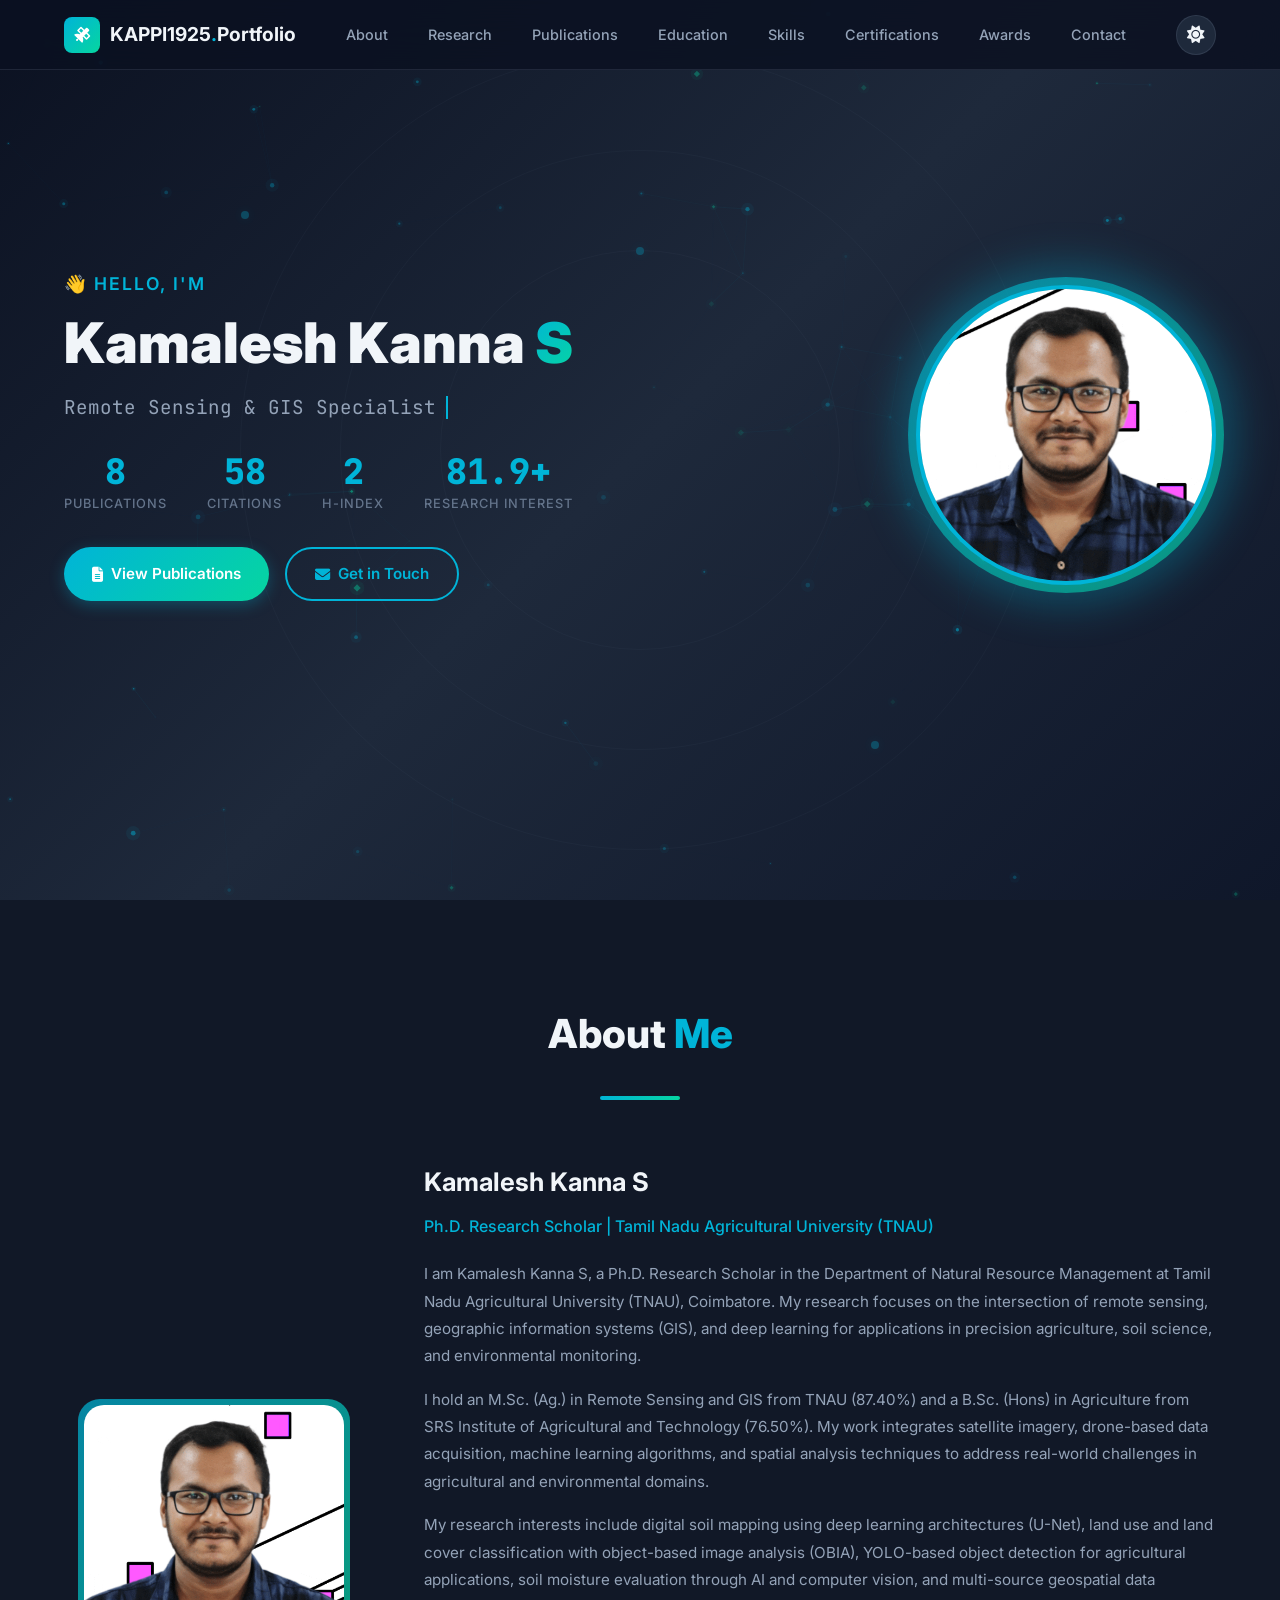
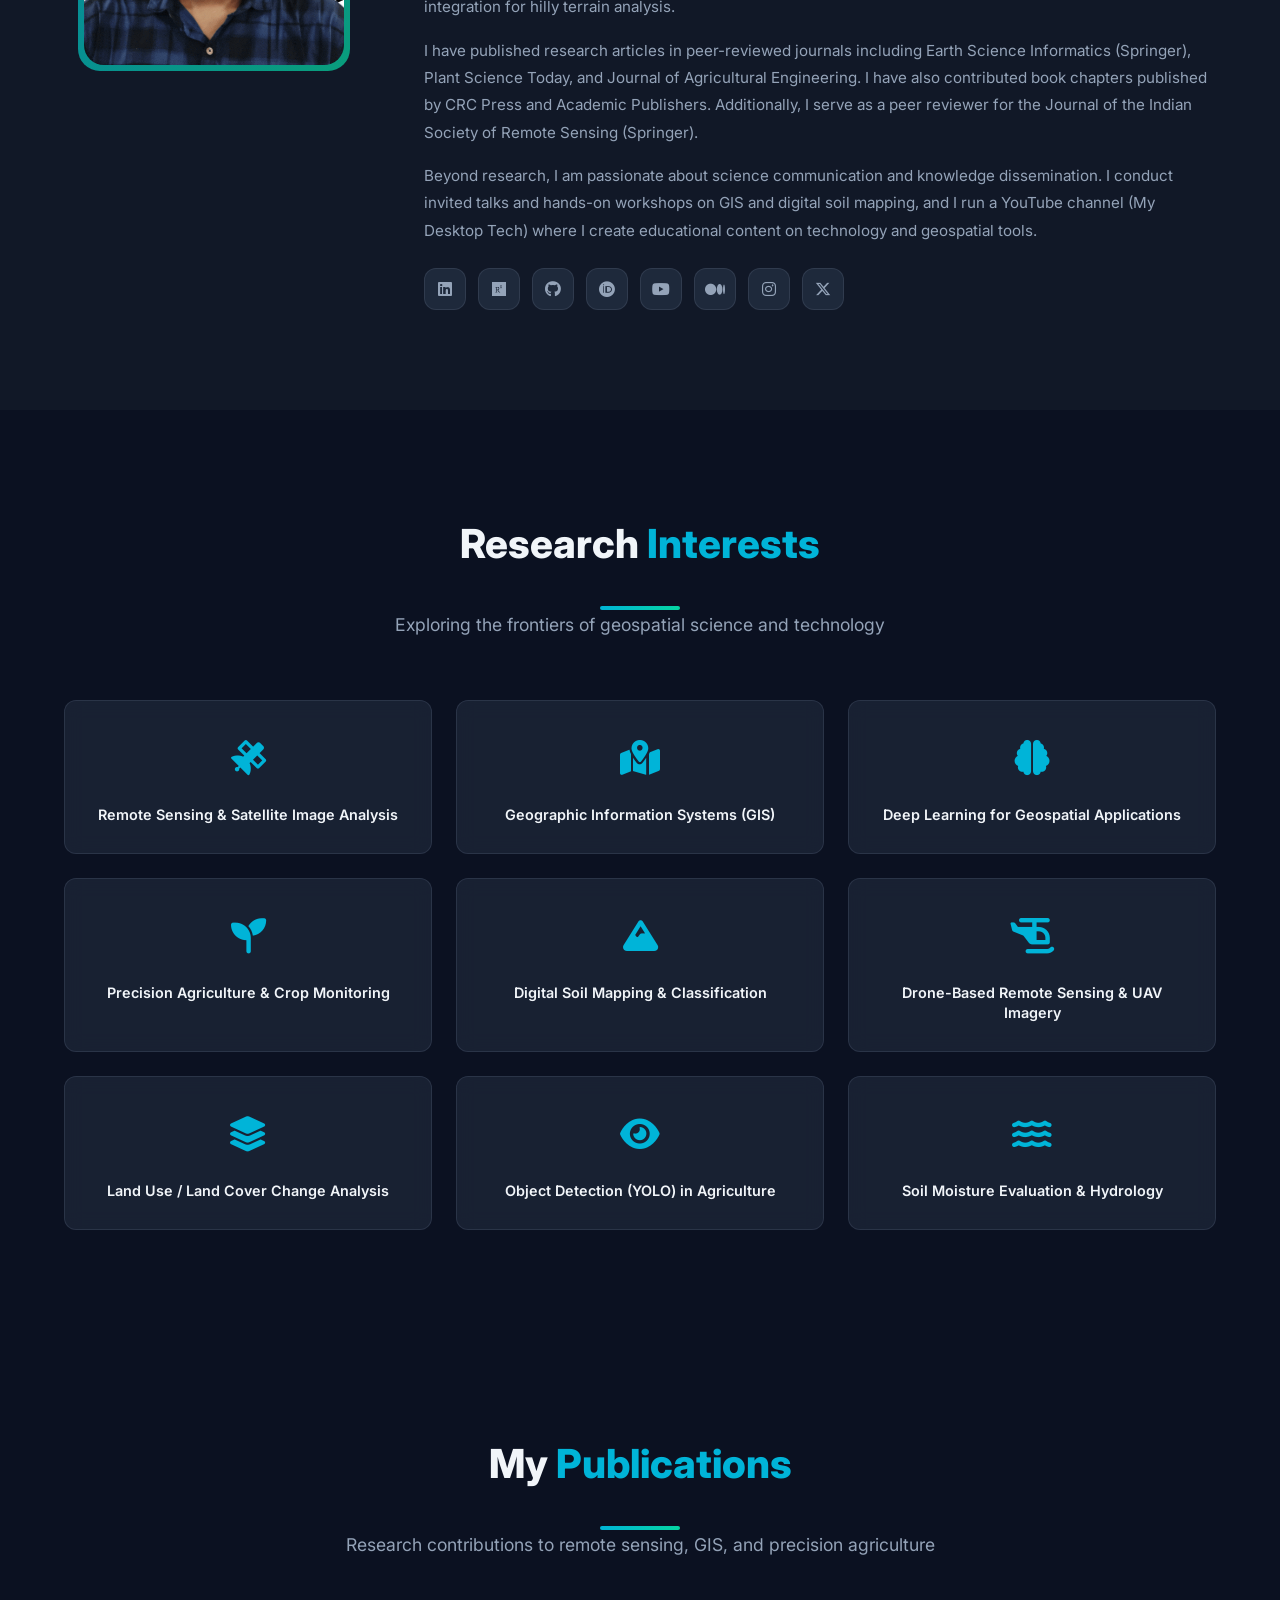
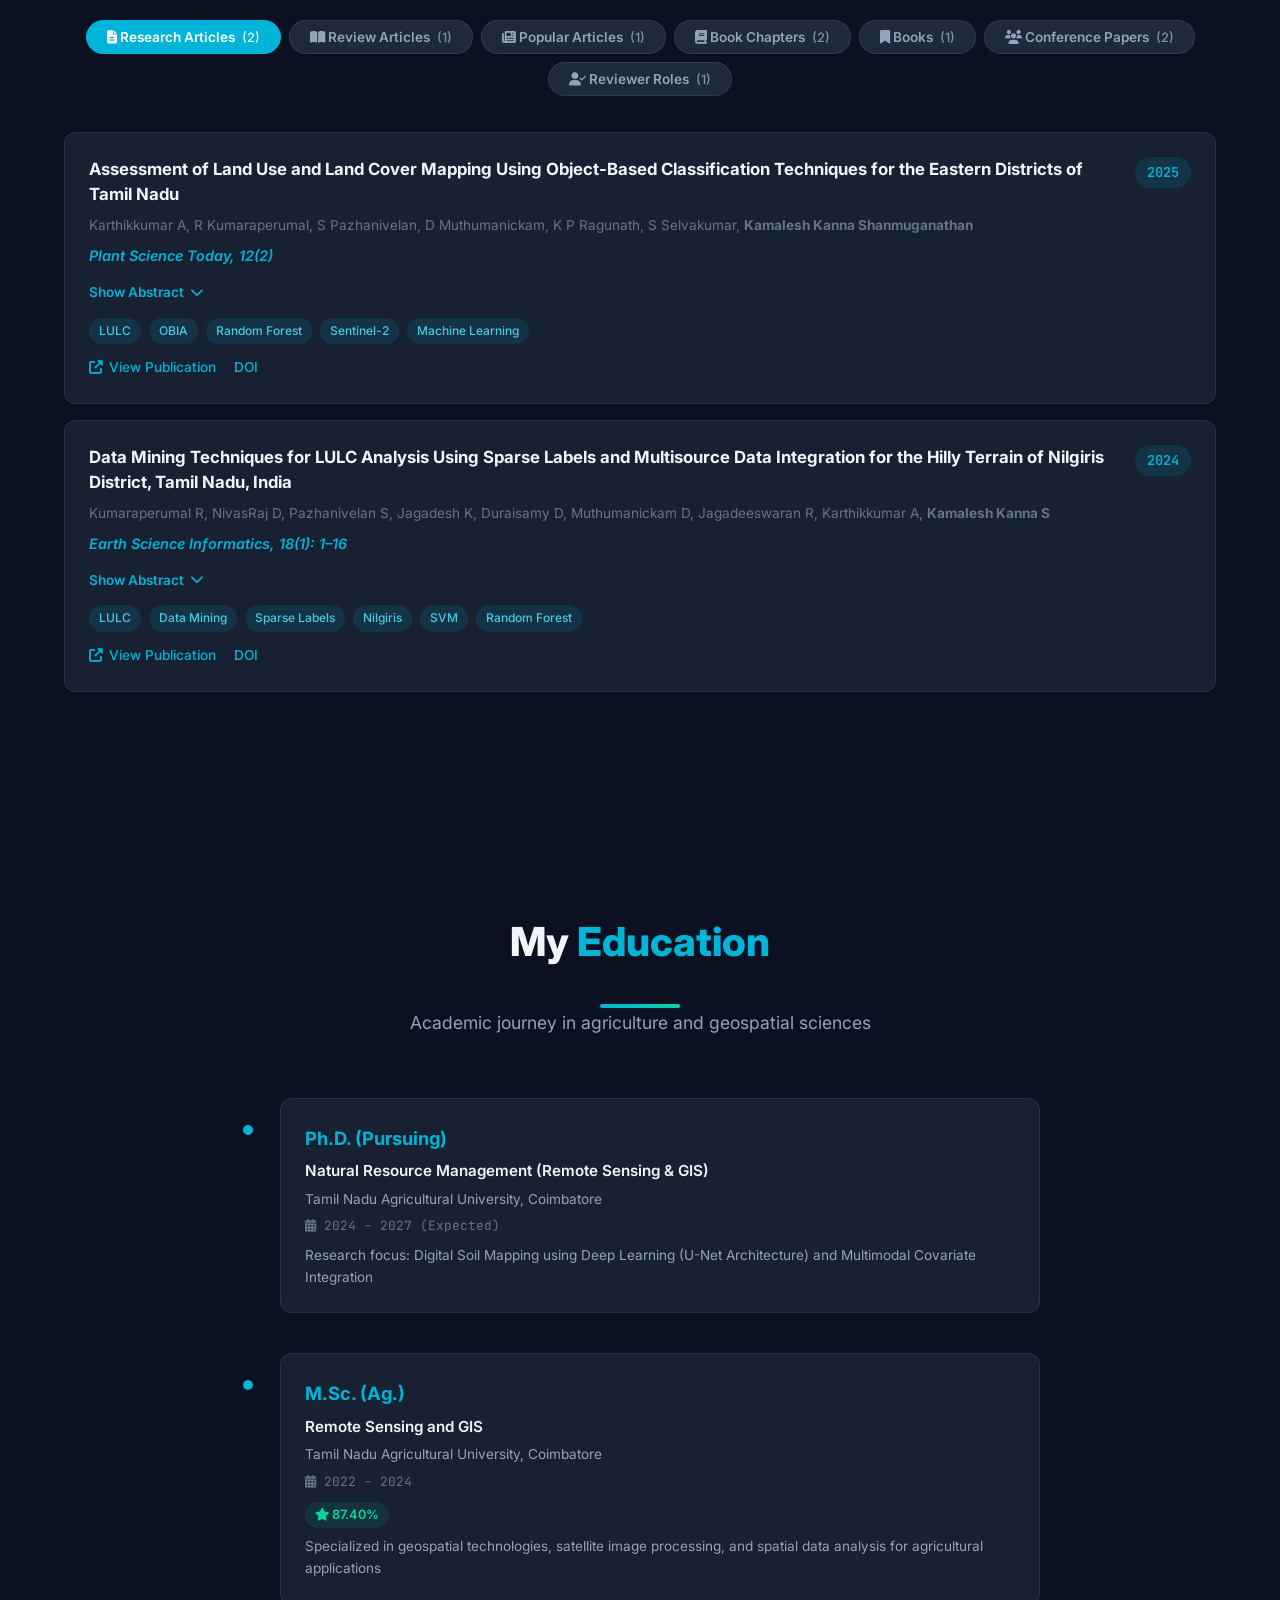
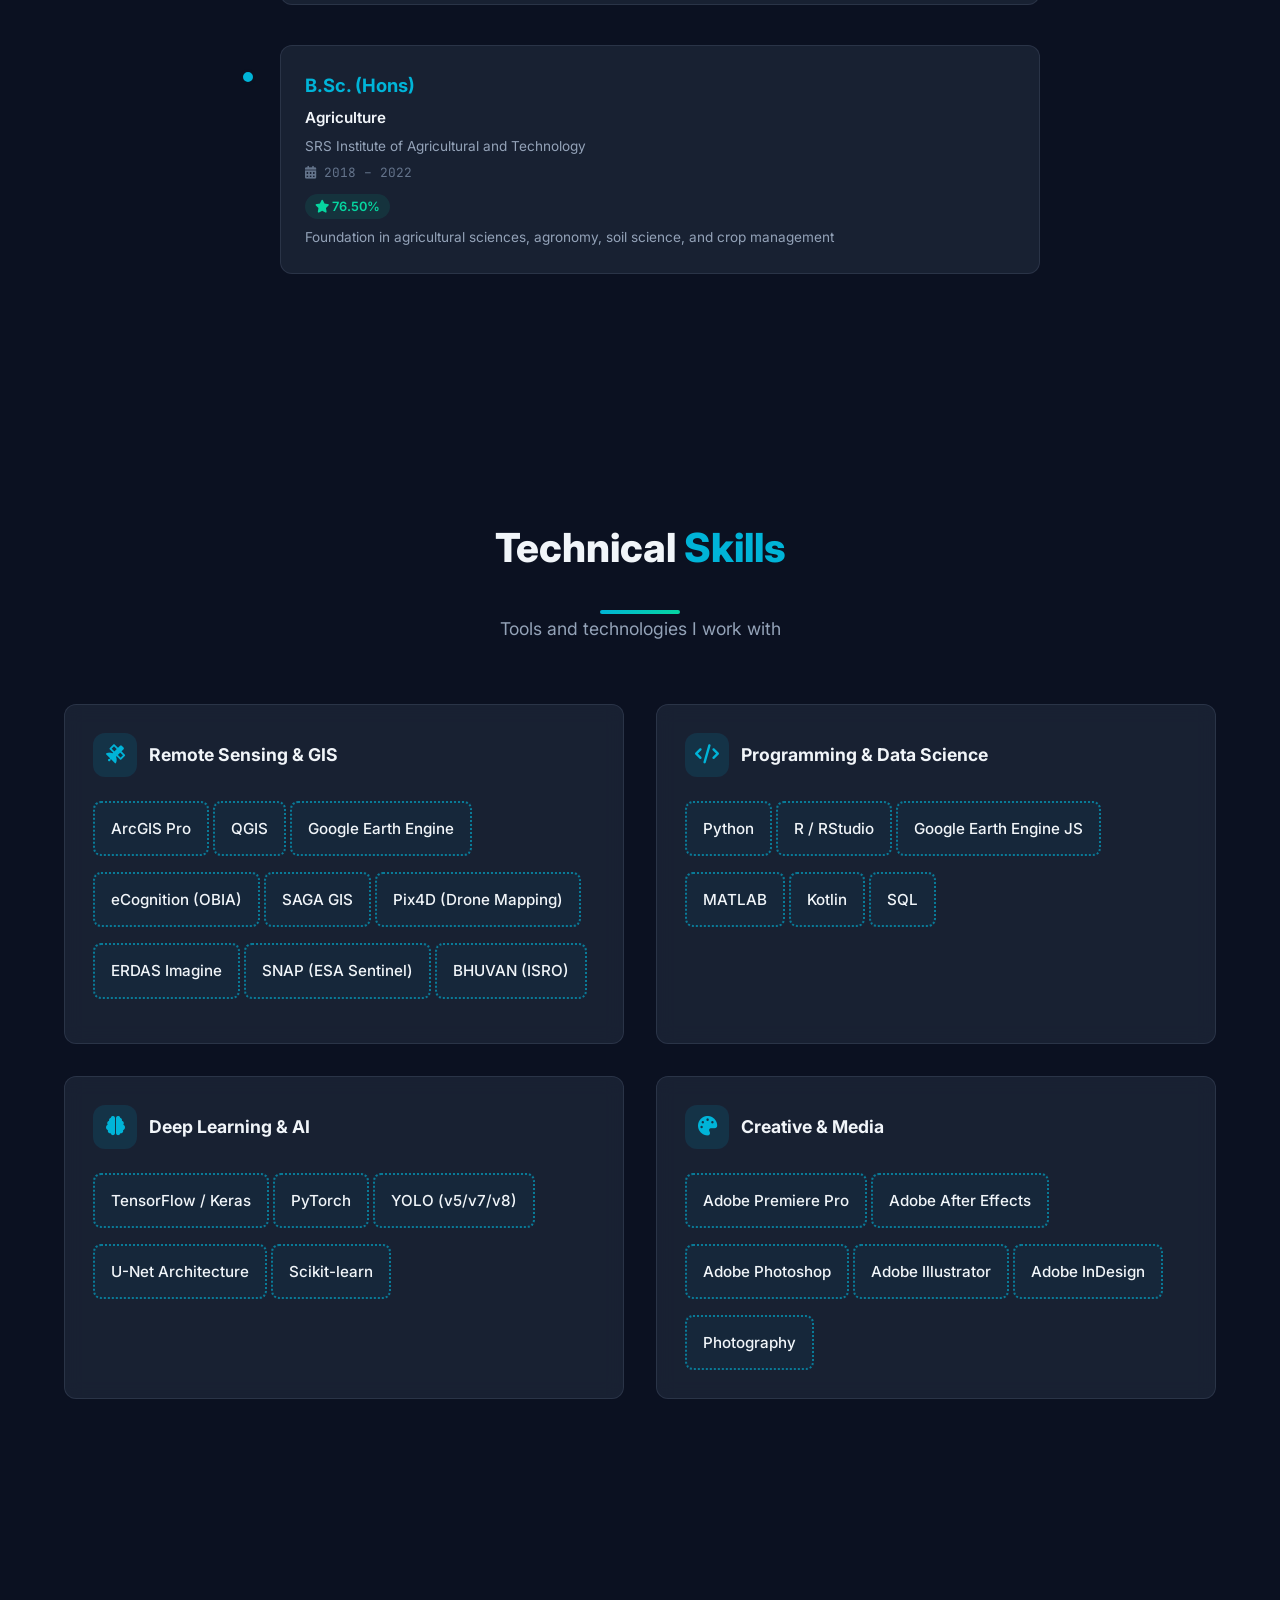
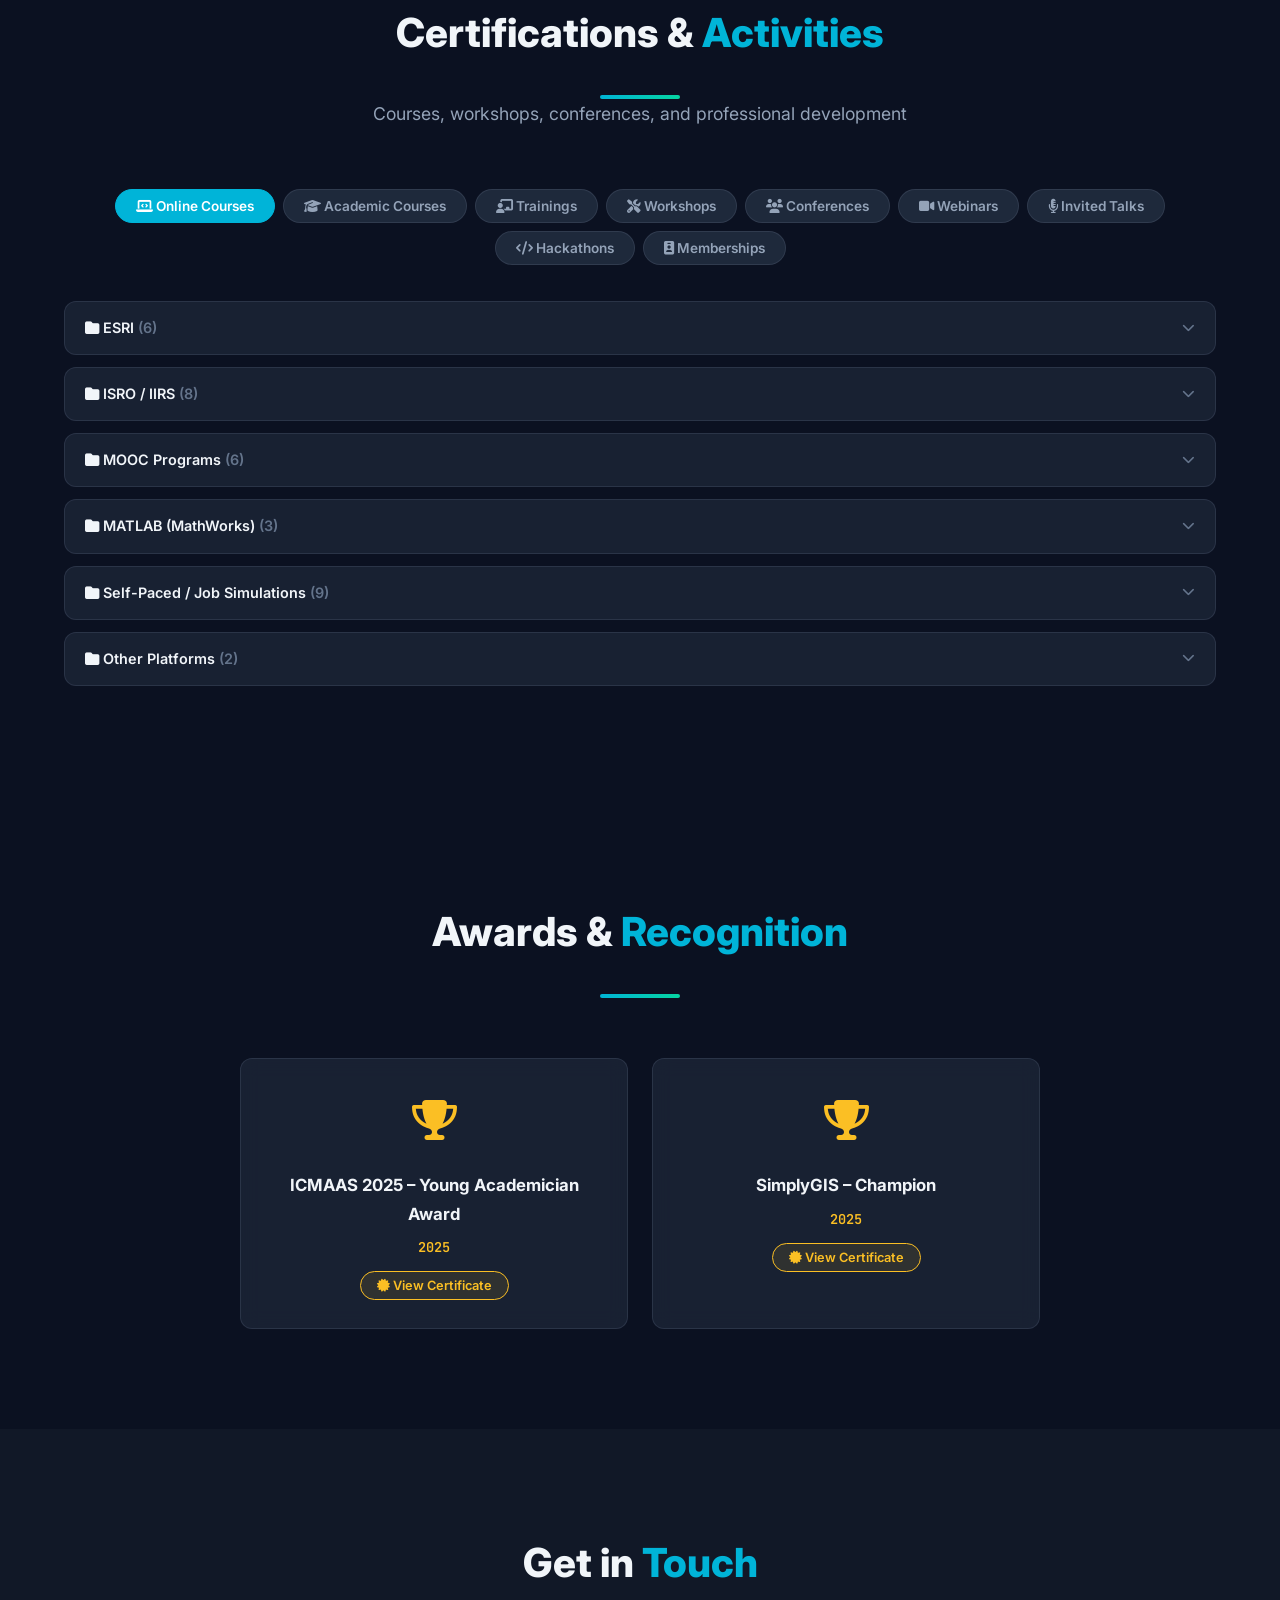
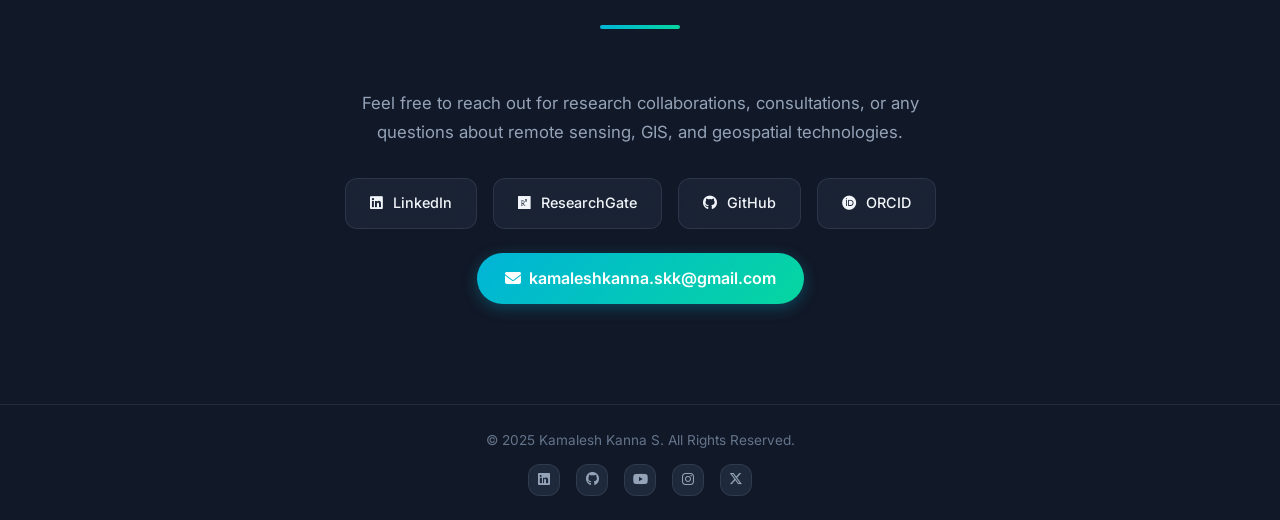
==== index.html @ e45d57a1 "intro updated" ====
<!DOCTYPE html>
<html lang="en" data-theme="dark">

<head>
  <meta charset="UTF-8">
  <meta name="viewport" content="width=device-width, initial-scale=1.0">
  <meta name="description"
    content="Kamalesh Kanna S — Ph.D. Research Scholar in Remote Sensing & GIS at TNAU. Specializing in precision agriculture, deep learning for geospatial applications, and digital soil mapping.">
  <meta name="keywords"
    content="Remote Sensing, GIS, Precision Agriculture, Deep Learning, Digital Soil Mapping, TNAU, Geospatial, YOLO, U-Net">
  <meta name="author" content="Kamalesh Kanna S">

  <!-- Open Graph -->
  <meta property="og:title" content="Kamalesh Kanna S — RS/GIS Portfolio">
  <meta property="og:description" content="Ph.D. Research Scholar | Remote Sensing & GIS | TNAU">
  <meta property="og:type" content="website">

  <!-- Favicon -->
  <link rel="icon" type="image/png" href="assets/images/logo1.png">

  <title>Kamalesh Kanna S — RS/GIS Portfolio</title>

  <!-- Google Fonts -->
  <link rel="preconnect" href="https://fonts.googleapis.com">
  <link rel="preconnect" href="https://fonts.gstatic.com" crossorigin>
  <link
    href="https://fonts.googleapis.com/css2?family=Inter:wght@300;400;500;600;700;800;900&family=JetBrains+Mono:wght@400;500;600&display=swap"
    rel="stylesheet">

  <!-- Font Awesome 6.5.1 -->
  <link rel="stylesheet" href="https://cdnjs.cloudflare.com/ajax/libs/font-awesome/6.5.1/css/all.min.css"
    integrity="sha512-DTOQO9RWCH3ppGqcWaEA1BIZOC6xxalwEsw9c2QQeAIftl+Vegovlnee1c9QX4TctnWMn13TZye+giMm8e2LwA=="
    crossorigin="anonymous" referrerpolicy="no-referrer">

  <!-- Stylesheets -->
  <link rel="stylesheet" href="css/style.css">
  <link rel="stylesheet" href="css/animations.css">
  <link rel="stylesheet" href="css/responsive.css">
</head>

<body class="page-loading">

  <!-- Scroll Progress Bar -->
  <div class="scroll-progress" id="scroll-progress"></div>

  <!-- ═══════════════════════════════════════════════════════
       NAVIGATION
       ═══════════════════════════════════════════════════════ -->
  <nav class="navbar" id="navbar">
    <div class="nav-container">
      <a href="#hero" class="nav-logo">
        <span class="logo-icon"><i class="fas fa-satellite"></i></span>
        <span>KAPPI1925<span class="text-accent">.</span>Portfolio</span>
      </a>

      <ul class="nav-links">
        <li><a href="#about" data-section="about">About</a></li>
        <li><a href="#research" data-section="research">Research</a></li>
        <li><a href="#publications" data-section="publications">Publications</a></li>
        <li><a href="#education" data-section="education">Education</a></li>
        <li><a href="#skills" data-section="skills">Skills</a></li>
        <li><a href="#activities" data-section="activities">Certifications</a></li>
        <li><a href="#awards" data-section="awards">Awards</a></li>
        <li><a href="#contact" data-section="contact">Contact</a></li>
      </ul>

      <div class="nav-actions">
        <button class="theme-toggle" id="theme-toggle" onclick="toggleTheme()" aria-label="Toggle theme">
          <i class="fas fa-sun"></i>
        </button>
        <button class="hamburger" id="hamburger" aria-label="Toggle menu">
          <span></span>
          <span></span>
          <span></span>
        </button>
      </div>
    </div>
  </nav>

  <!-- Mobile Nav Overlay -->
  <div class="mobile-nav-overlay" id="mobile-nav-overlay"></div>
  <div class="mobile-nav-panel" id="mobile-nav-panel"></div>

  <!-- ═══════════════════════════════════════════════════════
       HERO SECTION
       ═══════════════════════════════════════════════════════ -->
  <section id="hero">
    <div class="hero-bg-effects">
      <div class="orbit-ring">
        <div class="orbit-dot"></div>
      </div>
      <div class="orbit-ring">
        <div class="orbit-dot"></div>
      </div>
      <div class="orbit-ring">
        <div class="orbit-dot"></div>
      </div>
    </div>
    <canvas id="particles-canvas"></canvas>

    <div class="container">
      <div class="hero-content">
        <div class="hero-text">
          <div class="hero-greeting">👋 Hello, I'm</div>
          <h1 class="hero-name">Kamalesh Kanna <span class="highlight">S</span></h1>
          <div class="hero-title-wrapper">
            <div class="hero-title">
              <span id="typing-text"></span>
              <span class="cursor"></span>
            </div>
          </div>
          <div class="hero-stats">
            <div class="stat-item">
              <div class="stat-number" data-target="8">0</div>
              <div class="stat-label">Publications</div>
            </div>
            <div class="stat-item">
              <div class="stat-number" data-target="58">0</div>
              <div class="stat-label">Citations</div>
            </div>
            <div class="stat-item">
              <div class="stat-number" data-target="2">0</div>
              <div class="stat-label">h-Index</div>
            </div>
            <div class="stat-item">
              <div class="stat-number" data-target="81.9" data-float="true" data-suffix="+">0</div>
              <div class="stat-label">Research Interest</div>
            </div>
          </div>
          <div class="hero-actions">
            <a href="#publications" class="btn btn-primary">
              <i class="fas fa-file-alt"></i> View Publications
            </a>
            <a href="#contact" class="btn btn-outline">
              <i class="fas fa-envelope"></i> Get in Touch
            </a>
          </div>
        </div>
        <div class="hero-image-wrapper">
          <div class="hero-image-glow"></div>
          <div class="hero-image-border"></div>
          <img src="assets/images/kamalesh.gif" alt="Kamalesh Kanna S" class="hero-image"
            onerror="this.src='data:image/svg+xml,<svg xmlns=%22http://www.w3.org/2000/svg%22 width=%22300%22 height=%22300%22><rect fill=%22%231e293b%22 width=%22300%22 height=%22300%22/><text x=%2250%%22 y=%2250%%22 dominant-baseline=%22middle%22 text-anchor=%22middle%22 fill=%22%2394a3b8%22 font-size=%2264%22>👨‍🔬</text></svg>'">
        </div>
      </div>
    </div>
  </section>

  <!-- ═══════════════════════════════════════════════════════
       ABOUT SECTION
       ═══════════════════════════════════════════════════════ -->
  <section id="about">
    <div class="container">
      <div class="section-header">
        <h2>About <span class="accent">Me</span></h2>
        <span class="underline-animated"></span>
      </div>
      <div id="about-content"></div>
    </div>
  </section>

  <!-- ═══════════════════════════════════════════════════════
       RESEARCH INTERESTS
       ═══════════════════════════════════════════════════════ -->
  <section id="research">
    <div class="container">
      <div class="section-header">
        <h2>Research <span class="accent">Interests</span></h2>
        <span class="underline-animated"></span>
        <p>Exploring the frontiers of geospatial science and technology</p>
      </div>
      <div class="research-grid" id="research-grid"></div>
    </div>
  </section>

  <!-- ═══════════════════════════════════════════════════════
       PUBLICATIONS
       ═══════════════════════════════════════════════════════ -->
  <section id="publications">
    <div class="container">
      <div class="section-header">
        <h2>My <span class="accent">Publications</span></h2>
        <span class="underline-animated"></span>
        <p>Research contributions to remote sensing, GIS, and precision agriculture</p>
      </div>
      <div class="pub-tabs" id="pub-tabs"></div>
      <div class="pub-container" id="pub-panels"></div>
    </div>
  </section>

  <!-- ═══════════════════════════════════════════════════════
       EDUCATION
       ═══════════════════════════════════════════════════════ -->
  <section id="education">
    <div class="container">
      <div class="section-header">
        <h2>My <span class="accent">Education</span></h2>
        <span class="underline-animated"></span>
        <p>Academic journey in agriculture and geospatial sciences</p>
      </div>
      <div id="education-timeline"></div>
    </div>
  </section>

  <!-- ═══════════════════════════════════════════════════════
       SKILLS
       ═══════════════════════════════════════════════════════ -->
  <section id="skills">
    <div class="container">
      <div class="section-header">
        <h2>Technical <span class="accent">Skills</span></h2>
        <span class="underline-animated"></span>
        <p>Tools and technologies I work with</p>
      </div>
      <div class="skills-grid" id="skills-grid"></div>
    </div>
  </section>

  <!-- ═══════════════════════════════════════════════════════
       ACTIVITIES & CERTIFICATIONS
       ═══════════════════════════════════════════════════════ -->
  <section id="activities">
    <div class="container">
      <div class="section-header">
        <h2>Certifications & <span class="accent">Activities</span></h2>
        <span class="underline-animated"></span>
        <p>Courses, workshops, conferences, and professional development</p>
      </div>
      <div class="activities-tabs" id="activities-tabs"></div>
      <div id="activities-panels"></div>
    </div>
  </section>

  <!-- ═══════════════════════════════════════════════════════
       AWARDS
       ═══════════════════════════════════════════════════════ -->
  <section id="awards">
    <div class="container">
      <div class="section-header">
        <h2>Awards & <span class="accent">Recognition</span></h2>
        <span class="underline-animated"></span>
      </div>
      <div class="awards-grid" id="awards-grid"></div>
    </div>
  </section>

  <!-- ═══════════════════════════════════════════════════════
       CONTACT
       ═══════════════════════════════════════════════════════ -->
  <section id="contact">
    <div class="container">
      <div class="section-header">
        <h2>Get in <span class="accent">Touch</span></h2>
        <span class="underline-animated"></span>
      </div>
      <div class="contact-content" id="contact-content"></div>
    </div>
  </section>

  <!-- ═══════════════════════════════════════════════════════
       FOOTER
       ═══════════════════════════════════════════════════════ -->
  <footer>
    <div class="container" id="footer-content"></div>
  </footer>

  <!-- ═══════════════════════════════════════════════════════
       SCROLL TO TOP
       ═══════════════════════════════════════════════════════ -->
  <button class="scroll-top-btn" id="scroll-top" aria-label="Scroll to top">
    <i class="fas fa-arrow-up"></i>
  </button>

  <!-- ═══════════════════════════════════════════════════════
       CERTIFICATE LIGHTBOX MODAL
       ═══════════════════════════════════════════════════════ -->
  <div class="lightbox-overlay" id="lightbox-overlay">
    <div class="lightbox-container">
      <div class="lightbox-header">
        <span class="lightbox-title"></span>
        <span class="lightbox-counter"></span>
        <button class="lightbox-close" onclick="closeLightbox()" aria-label="Close">
          <i class="fas fa-times"></i>
        </button>
      </div>
      <div class="lightbox-body">
        <button class="lightbox-nav prev" onclick="navigateLightbox(-1)" aria-label="Previous">
          <i class="fas fa-chevron-left"></i>
        </button>
        <div class="lightbox-image-wrapper"></div>
        <button class="lightbox-nav next" onclick="navigateLightbox(1)" aria-label="Next">
          <i class="fas fa-chevron-right"></i>
        </button>
      </div>
    </div>
  </div>

  <!-- ═══════════════════════════════════════════════════════
       DATA FILES (loaded before app.js)
       ═══════════════════════════════════════════════════════ -->
  <script src="data/profile.js"></script>
  <script src="data/publications.js"></script>
  <script src="data/activities.js"></script>

  <!-- ═══════════════════════════════════════════════════════
       APPLICATION SCRIPTS
       ═══════════════════════════════════════════════════════ -->
  <script src="js/particles.js"></script>
  <script src="js/app.js"></script>

</body>

</html>
---- css/style.css ----
/* ============================================================
   RS/GIS PORTFOLIO — MAIN STYLES
   Kamalesh Kanna S | Ph.D. Research Scholar, TNAU
   ============================================================ */

/* ─── Google Fonts ──────────────────────────────────────── */
@import url('https://fonts.googleapis.com/css2?family=Inter:wght@300;400;500;600;700;800;900&family=JetBrains+Mono:wght@400;500;600&display=swap');

/* ─── CSS Custom Properties (Theme Variables) ──────────── */
:root {
  /* Dark Theme (Default) */
  --bg-primary: #0b1121;
  --bg-secondary: #111827;
  --bg-tertiary: #1e293b;
  --bg-card: rgba(30, 41, 59, 0.7);
  --bg-card-hover: rgba(30, 41, 59, 0.9);
  --bg-glass: rgba(17, 24, 39, 0.8);
  --text-primary: #f1f5f9;
  --text-secondary: #94a3b8;
  --text-muted: #64748b;
  --accent: #00b4d8;
  --accent-light: #48cae4;
  --accent-dark: #0096c7;
  --accent-glow: rgba(0, 180, 216, 0.3);
  --accent-secondary: #06d6a0;
  --border: rgba(148, 163, 184, 0.15);
  --border-hover: rgba(0, 180, 216, 0.4);
  --shadow: 0 4px 30px rgba(0, 0, 0, 0.3);
  --shadow-lg: 0 10px 50px rgba(0, 0, 0, 0.4);
  --shadow-glow: 0 0 30px rgba(0, 180, 216, 0.15);
  --nav-bg: rgba(11, 17, 33, 0.85);
  --scrollbar-track: #111827;
  --scrollbar-thumb: #334155;
  --tag-bg: rgba(0, 180, 216, 0.12);
  --tag-text: #48cae4;
  --timeline-line: rgba(0, 180, 216, 0.3);
  --skill-bar-bg: rgba(148, 163, 184, 0.1);
  --skill-bar: linear-gradient(90deg, #00b4d8, #06d6a0);
  --gold: #fbbf24;
  --gold-glow: rgba(251, 191, 36, 0.4);
  --gradient-hero: linear-gradient(135deg, #0b1121 0%, #1e293b 50%, #0f172a 100%);
  --gradient-accent: linear-gradient(135deg, #00b4d8, #06d6a0);
  --gradient-card: linear-gradient(145deg, rgba(30, 41, 59, 0.8), rgba(17, 24, 39, 0.6));

  /* Spacing */
  --section-padding: 100px 0;
  --container-max: 1200px;
  --border-radius: 12px;
  --border-radius-lg: 20px;
  --border-radius-full: 9999px;

  /* Transitions */
  --transition-fast: 0.2s ease;
  --transition-normal: 0.3s ease;
  --transition-slow: 0.4s ease;
  --transition-theme: 0.4s ease;
}

/* Light Theme */
[data-theme="light"] {
  --bg-primary: #f8fafc;
  --bg-secondary: #ffffff;
  --bg-tertiary: #f1f5f9;
  --bg-card: rgba(255, 255, 255, 0.8);
  --bg-card-hover: rgba(255, 255, 255, 0.95);
  --bg-glass: rgba(255, 255, 255, 0.85);
  --text-primary: #0f172a;
  --text-secondary: #475569;
  --text-muted: #94a3b8;
  --accent: #0284c7;
  --accent-light: #0ea5e9;
  --accent-dark: #0369a1;
  --accent-glow: rgba(2, 132, 199, 0.2);
  --accent-secondary: #059669;
  --border: rgba(15, 23, 42, 0.1);
  --border-hover: rgba(2, 132, 199, 0.4);
  --shadow: 0 4px 30px rgba(0, 0, 0, 0.08);
  --shadow-lg: 0 10px 50px rgba(0, 0, 0, 0.12);
  --shadow-glow: 0 0 30px rgba(2, 132, 199, 0.1);
  --nav-bg: rgba(248, 250, 252, 0.85);
  --scrollbar-track: #f1f5f9;
  --scrollbar-thumb: #cbd5e1;
  --tag-bg: rgba(2, 132, 199, 0.08);
  --tag-text: #0284c7;
  --timeline-line: rgba(2, 132, 199, 0.3);
  --skill-bar-bg: rgba(15, 23, 42, 0.06);
  --skill-bar: linear-gradient(90deg, #0284c7, #059669);
  --gradient-hero: linear-gradient(135deg, #f8fafc 0%, #e2e8f0 50%, #f1f5f9 100%);
  --gradient-accent: linear-gradient(135deg, #0284c7, #059669);
  --gradient-card: linear-gradient(145deg, rgba(255, 255, 255, 0.9), rgba(241, 245, 249, 0.7));
}

/* ─── Reset & Base ──────────────────────────────────────── */
*,
*::before,
*::after {
  margin: 0;
  padding: 0;
  box-sizing: border-box;
}

html {
  scroll-behavior: smooth;
  scroll-padding-top: 80px;
  font-size: 16px;
  overflow-x: hidden;
  transition: background-color var(--transition-theme), color var(--transition-theme);
}

body {
  font-family: 'Inter', -apple-system, BlinkMacSystemFont, 'Segoe UI', sans-serif;
  background-color: var(--bg-primary);
  color: var(--text-primary);
  line-height: 1.7;
  overflow-x: hidden;
  transition: background-color var(--transition-theme), color var(--transition-theme);
}

/* Custom Scrollbar */
::-webkit-scrollbar {
  width: 8px;
}

::-webkit-scrollbar-track {
  background: var(--scrollbar-track);
}

::-webkit-scrollbar-thumb {
  background: var(--scrollbar-thumb);
  border-radius: 4px;
}

::-webkit-scrollbar-thumb:hover {
  background: var(--accent);
}

/* Selection */
::selection {
  background: var(--accent);
  color: #fff;
}

a {
  color: var(--accent);
  text-decoration: none;
  transition: color var(--transition-fast);
}

a:hover {
  color: var(--accent-light);
}

img {
  max-width: 100%;
  height: auto;
  display: block;
}

/* ─── Scroll Progress Bar ──────────────────────────────── */
.scroll-progress {
  position: fixed;
  top: 0;
  left: 0;
  right: 0;
  height: 3px;
  background: var(--gradient-accent);
  z-index: 10001;
  transition: width 0.1s linear;
  box-shadow: 0 0 10px var(--accent-glow);
  width: 0%;
}

/* ─── Navigation ───────────────────────────────────────── */
.navbar {
  position: fixed;
  top: 0;
  left: 0;
  right: 0;
  height: 70px;
  background: var(--nav-bg);
  backdrop-filter: blur(20px);
  -webkit-backdrop-filter: blur(20px);
  border-bottom: 1px solid var(--border);
  z-index: 10000;
  display: flex;
  align-items: center;
  transition: all var(--transition-normal);
  transform: translateY(-100%);
}

.navbar.visible {
  transform: translateY(0);
}

.navbar.scrolled {
  box-shadow: var(--shadow);
  height: 60px;
}

.nav-container {
  max-width: var(--container-max);
  width: 100%;
  margin: 0 auto;
  padding: 0 24px;
  display: flex;
  align-items: center;
  justify-content: space-between;
}

.nav-logo {
  display: flex;
  align-items: center;
  gap: 10px;
  font-weight: 700;
  font-size: 1.2rem;
  color: var(--text-primary);
  text-decoration: none;
  transition: color var(--transition-fast);
}

.nav-logo:hover {
  color: var(--accent);
}

.nav-logo .logo-icon {
  width: 36px;
  height: 36px;
  background: var(--gradient-accent);
  border-radius: 8px;
  display: flex;
  align-items: center;
  justify-content: center;
  color: #fff;
  font-size: 1rem;
}

.nav-links {
  display: flex;
  align-items: center;
  gap: 8px;
  list-style: none;
}

.nav-links a {
  color: var(--text-secondary);
  font-size: 0.9rem;
  font-weight: 500;
  padding: 8px 16px;
  border-radius: var(--border-radius-full);
  transition: all var(--transition-normal);
  position: relative;
}

.nav-links a:hover,
.nav-links a.active {
  color: var(--accent);
  background: var(--accent-glow);
}

.nav-actions {
  display: flex;
  align-items: center;
  gap: 12px;
}

.theme-toggle {
  background: var(--bg-tertiary);
  border: 1px solid var(--border);
  color: var(--text-primary);
  width: 40px;
  height: 40px;
  border-radius: var(--border-radius-full);
  cursor: pointer;
  display: flex;
  align-items: center;
  justify-content: center;
  font-size: 1.1rem;
  transition: all var(--transition-normal);
}

.theme-toggle:hover {
  background: var(--accent-glow);
  border-color: var(--accent);
  color: var(--accent);
  transform: rotate(180deg);
}

/* Hamburger Menu */
.hamburger {
  display: none;
  flex-direction: column;
  justify-content: center;
  align-items: center;
  width: 40px;
  height: 40px;
  background: none;
  border: none;
  cursor: pointer;
  gap: 6px;
  z-index: 10002;
}

.hamburger span {
  display: block;
  width: 24px;
  height: 2px;
  background: var(--text-primary);
  border-radius: 2px;
  transition: all var(--transition-normal);
}

.hamburger.active span:nth-child(1) {
  transform: rotate(45deg) translate(6px, 6px);
}

.hamburger.active span:nth-child(2) {
  opacity: 0;
}

.hamburger.active span:nth-child(3) {
  transform: rotate(-45deg) translate(6px, -6px);
}

/* Mobile Nav Overlay */
.mobile-nav-overlay {
  display: none;
  position: fixed;
  inset: 0;
  background: rgba(0, 0, 0, 0.5);
  z-index: 9999;
  opacity: 0;
  transition: opacity var(--transition-normal);
}

.mobile-nav-overlay.active {
  opacity: 1;
}

/* Mobile Nav Panel */
.mobile-nav-panel {
  position: fixed;
  top: 0;
  right: -300px;
  bottom: 0;
  width: 280px;
  background: var(--bg-secondary);
  border-left: 1px solid var(--border);
  z-index: 10001;
  padding: 90px 24px 40px;
  overflow-y: auto;
  -webkit-overflow-scrolling: touch;
  transition: right var(--transition-normal), background-color var(--transition-theme);
}

.mobile-nav-panel.active {
  right: 0;
}

/* ─── Container & Section ──────────────────────────────── */
.container {
  max-width: var(--container-max);
  width: 100%;
  margin: 0 auto;
  padding: 0 24px;
}

section {
  padding: var(--section-padding);
  position: relative;
  overflow-x: hidden;
  transition: background-color var(--transition-theme);
}

/* Section Header */
.section-header {
  text-align: center;
  margin-bottom: 60px;
}

.section-header h2 {
  font-size: 2.5rem;
  font-weight: 800;
  color: var(--text-primary);
  margin-bottom: 16px;
  position: relative;
  display: inline-block;
}

.section-header h2 .accent {
  color: var(--accent);
}

.section-header .underline-animated {
  display: block;
  width: 0;
  height: 4px;
  background: var(--gradient-accent);
  border-radius: 2px;
  margin: 12px auto 0;
  transition: width 1s ease-out;
}

.section-header .underline-animated.animate {
  width: 80px;
}

.section-header p {
  color: var(--text-secondary);
  font-size: 1.1rem;
  max-width: 600px;
  margin: 0 auto;
}

/* ─── Hero Section ─────────────────────────────────────── */
#hero {
  min-height: 100vh;
  display: flex;
  align-items: center;
  position: relative;
  overflow: hidden;
  background: var(--gradient-hero);
  padding-top: 70px;
}

.hero-bg-effects {
  position: absolute;
  inset: 0;
  pointer-events: none;
  overflow: hidden;
}

.orbit-ring {
  position: absolute;
  border: 1px solid var(--border);
  border-radius: 50%;
  top: 50%;
  left: 50%;
  transform: translate(-50%, -50%);
  opacity: 0.3;
  max-width: none;
}

.orbit-ring:nth-child(1) {
  width: 400px;
  height: 400px;
  animation: orbitSpin 20s linear infinite;
}

.orbit-ring:nth-child(2) {
  width: 600px;
  height: 600px;
  animation: orbitSpin 30s linear infinite reverse;
}

.orbit-ring:nth-child(3) {
  width: 800px;
  height: 800px;
  animation: orbitSpin 40s linear infinite;
}

.orbit-dot {
  position: absolute;
  width: 8px;
  height: 8px;
  background: var(--accent);
  border-radius: 50%;
  box-shadow: 0 0 10px var(--accent-glow);
}

.orbit-ring:nth-child(1) .orbit-dot {
  top: 0;
  left: 50%;
  transform: translate(-50%, -50%);
}

.orbit-ring:nth-child(2) .orbit-dot {
  bottom: 0;
  right: 10%;
}

.orbit-ring:nth-child(3) .orbit-dot {
  top: 20%;
  left: 0;
}

#particles-canvas {
  position: absolute;
  inset: 0;
  z-index: 1;
}

.hero-content {
  position: relative;
  z-index: 2;
  display: flex;
  align-items: center;
  justify-content: space-between;
  gap: 60px;
  width: 100%;
}

.hero-text {
  flex: 1;
  max-width: 600px;
}

.hero-greeting {
  font-size: 1.1rem;
  color: var(--accent);
  font-weight: 600;
  letter-spacing: 2px;
  text-transform: uppercase;
  margin-bottom: 12px;
  opacity: 0;
  transform: translateY(20px);
}

.hero-name {
  font-size: 3.5rem;
  font-weight: 900;
  line-height: 1.15;
  margin-bottom: 16px;
  color: var(--text-primary);
  opacity: 0;
  transform: translateY(20px);
}

.hero-name .highlight {
  background: var(--gradient-accent);
  -webkit-background-clip: text;
  -webkit-text-fill-color: transparent;
  background-clip: text;
}

.hero-title-wrapper {
  height: 36px;
  margin-bottom: 24px;
  overflow: hidden;
  opacity: 0;
  transform: translateY(20px);
}

.hero-title {
  font-size: 1.2rem;
  color: var(--text-secondary);
  font-family: 'JetBrains Mono', monospace;
  font-weight: 400;
  display: flex;
  align-items: center;
  gap: 8px;
}

.hero-title .cursor {
  display: inline-block;
  width: 2px;
  height: 1.2em;
  background: var(--accent);
  animation: blink 1s step-end infinite;
  margin-left: 2px;
}

.hero-stats {
  display: flex;
  gap: 40px;
  margin-bottom: 32px;
  opacity: 0;
  transform: translateY(20px);
}

.stat-item {
  text-align: center;
}

.stat-number {
  font-size: 2.2rem;
  font-weight: 800;
  color: var(--accent);
  line-height: 1.2;
  font-family: 'JetBrains Mono', monospace;
}

.stat-label {
  font-size: 0.8rem;
  color: var(--text-muted);
  text-transform: uppercase;
  letter-spacing: 1px;
  font-weight: 500;
}

.hero-actions {
  display: flex;
  gap: 16px;
  opacity: 0;
  transform: translateY(20px);
}

.btn {
  display: inline-flex;
  align-items: center;
  gap: 8px;
  padding: 12px 28px;
  border-radius: var(--border-radius-full);
  font-size: 0.95rem;
  font-weight: 600;
  cursor: pointer;
  transition: all var(--transition-normal);
  border: none;
  text-decoration: none;
  font-family: inherit;
}

.btn-primary {
  background: var(--gradient-accent);
  color: #fff;
  box-shadow: 0 4px 15px var(--accent-glow);
}

.btn-primary:hover {
  transform: translateY(-2px);
  box-shadow: 0 8px 25px var(--accent-glow);
  color: #fff;
}

.btn-outline {
  background: transparent;
  color: var(--accent);
  border: 2px solid var(--accent);
}

.btn-outline:hover {
  background: var(--accent);
  color: #fff;
  transform: translateY(-2px);
}

.hero-image-wrapper {
  position: relative;
  flex-shrink: 0;
  opacity: 0;
  transform: translateY(20px);
}

.hero-image {
  width: 300px;
  height: 300px;
  border-radius: 50%;
  object-fit: cover;
  position: relative;
  z-index: 2;
  border: 4px solid var(--accent);
}

.hero-image-border {
  position: absolute;
  inset: -8px;
  border-radius: 50%;
  background: var(--gradient-accent);
  z-index: 1;
  animation: rotateBorder 3s linear infinite;
  opacity: 0.6;
}

.hero-image-glow {
  position: absolute;
  inset: -20px;
  border-radius: 50%;
  background: var(--accent-glow);
  z-index: 0;
  filter: blur(20px);
  animation: pulseGlow 2s ease-in-out infinite;
}

/* ─── About Section ────────────────────────────────────── */
#about {
  background: var(--bg-secondary);
}

.about-grid {
  display: grid;
  grid-template-columns: 300px 1fr;
  gap: 60px;
  align-items: center;
}

.about-image-wrapper {
  position: relative;
  display: flex;
  justify-content: center;
}

.about-image-container {
  position: relative;
  width: 260px;
  height: 260px;
}

.about-image {
  width: 100%;
  height: 100%;
  object-fit: cover;
  border-radius: var(--border-radius-lg);
  position: relative;
  z-index: 2;
}

.about-image-border {
  position: absolute;
  inset: -6px;
  border-radius: 22px;
  background: var(--gradient-accent);
  z-index: 1;
  animation: rotateBorder 4s linear infinite;
  opacity: 0.7;
}

.about-text h3 {
  font-size: 1.6rem;
  font-weight: 700;
  margin-bottom: 8px;
  color: var(--text-primary);
}

.about-text .subtitle {
  color: var(--accent);
  font-weight: 500;
  margin-bottom: 20px;
  font-size: 1rem;
}

.about-text p {
  color: var(--text-secondary);
  margin-bottom: 16px;
  font-size: 0.95rem;
  line-height: 1.8;
}

.about-social {
  display: flex;
  gap: 12px;
  margin-top: 24px;
}

.social-link {
  width: 42px;
  height: 42px;
  border-radius: var(--border-radius);
  background: var(--bg-tertiary);
  border: 1px solid var(--border);
  display: flex;
  align-items: center;
  justify-content: center;
  color: var(--text-secondary);
  font-size: 1rem;
  transition: all var(--transition-normal);
  text-decoration: none;
}

.social-link:hover {
  background: var(--accent);
  color: #fff;
  border-color: var(--accent);
  transform: translateY(-3px) scale(1.1);
  box-shadow: 0 4px 15px var(--accent-glow);
}

/* ─── Research Interests ───────────────────────────────── */
.research-grid {
  display: grid;
  grid-template-columns: repeat(3, 1fr);
  gap: 24px;
}

.research-card {
  background: var(--bg-card);
  backdrop-filter: blur(10px);
  -webkit-backdrop-filter: blur(10px);
  border: 1px solid var(--border);
  border-radius: var(--border-radius);
  padding: 28px 24px;
  text-align: center;
  transition: all var(--transition-normal);
  cursor: default;
  position: relative;
  overflow: hidden;
}

.research-card::before {
  content: '';
  position: absolute;
  inset: 0;
  background: var(--gradient-accent);
  opacity: 0;
  transition: opacity var(--transition-normal);
}

.research-card:hover {
  border-color: var(--accent);
  transform: translateY(-4px);
  box-shadow: var(--shadow-glow);
}

.research-card:hover::before {
  opacity: 0.05;
}

.research-card-icon {
  font-size: 2.2rem;
  color: var(--accent);
  margin-bottom: 16px;
  position: relative;
  z-index: 1;
  transition: all var(--transition-normal);
}

.research-card:hover .research-card-icon {
  transform: scale(1.2);
}

.research-card-label {
  font-size: 0.9rem;
  font-weight: 600;
  color: var(--text-primary);
  position: relative;
  z-index: 1;
  line-height: 1.4;
}

/* ─── Publications Section ─────────────────────────────── */
.pub-tabs {
  display: flex;
  flex-wrap: wrap;
  gap: 8px;
  justify-content: center;
  margin-bottom: 36px;
}

.pub-tab {
  padding: 8px 20px;
  border-radius: var(--border-radius-full);
  font-size: 0.85rem;
  font-weight: 600;
  background: var(--bg-tertiary);
  border: 1px solid var(--border);
  color: var(--text-secondary);
  cursor: pointer;
  transition: all var(--transition-normal);
  font-family: inherit;
}

.pub-tab:hover {
  border-color: var(--accent);
  color: var(--accent);
}

.pub-tab.active {
  background: var(--accent);
  color: #fff;
  border-color: var(--accent);
}

.pub-count {
  font-size: 0.8rem;
  font-weight: 500;
  opacity: 0.85;
  margin-left: 4px;
}

.pub-tab.active .pub-count {
  opacity: 1;
  color: rgba(255, 255, 255, 0.9);
}

.pub-container {
  position: relative;
  overflow: hidden;
  min-height: 200px;
}

.pub-panel {
  display: none;
}

.pub-panel.active {
  display: block;
  animation: fadeSlideUp 0.4s ease forwards;
}

.pub-card {
  background: var(--bg-card);
  backdrop-filter: blur(10px);
  -webkit-backdrop-filter: blur(10px);
  border: 1px solid var(--border);
  border-radius: var(--border-radius);
  padding: 24px;
  margin-bottom: 16px;
  transition: all var(--transition-normal);
}

.pub-card:hover {
  border-color: var(--border-hover);
  box-shadow: var(--shadow);
}

.pub-card-header {
  display: flex;
  justify-content: space-between;
  align-items: flex-start;
  gap: 16px;
  margin-bottom: 8px;
}

.pub-card h3 {
  font-size: 1.05rem;
  font-weight: 700;
  color: var(--text-primary);
  line-height: 1.5;
  flex: 1;
}

.pub-card .pub-year {
  font-family: 'JetBrains Mono', monospace;
  font-size: 0.85rem;
  color: var(--accent);
  background: var(--tag-bg);
  padding: 4px 12px;
  border-radius: var(--border-radius-full);
  white-space: nowrap;
  font-weight: 600;
}

.pub-card .pub-authors {
  font-size: 0.85rem;
  color: var(--text-muted);
  margin-bottom: 8px;
  line-height: 1.5;
}

.pub-card .pub-venue {
  font-size: 0.9rem;
  color: var(--accent);
  font-weight: 600;
  margin-bottom: 10px;
  font-style: italic;
}

.pub-abstract-toggle {
  background: none;
  border: none;
  color: var(--accent);
  font-size: 0.85rem;
  font-weight: 600;
  cursor: pointer;
  padding: 4px 0;
  font-family: inherit;
  display: inline-flex;
  align-items: center;
  gap: 6px;
  transition: color var(--transition-fast);
}

.pub-abstract-toggle:hover {
  color: var(--accent-light);
}

.pub-abstract {
  max-height: 0;
  overflow: hidden;
  transition: max-height 0.5s ease, padding 0.3s ease, opacity 0.3s ease;
  opacity: 0;
}

.pub-abstract.open {
  max-height: 500px;
  padding-top: 12px;
  opacity: 1;
}

.pub-abstract p {
  font-size: 0.9rem;
  color: var(--text-secondary);
  line-height: 1.7;
  padding: 12px 16px;
  background: var(--bg-tertiary);
  border-radius: 8px;
  border-left: 3px solid var(--accent);
}

.pub-tags {
  display: flex;
  flex-wrap: wrap;
  gap: 8px;
  margin-top: 12px;
}

.pub-tag {
  font-size: 0.75rem;
  padding: 3px 10px;
  border-radius: var(--border-radius-full);
  background: var(--tag-bg);
  color: var(--tag-text);
  font-weight: 500;
}

.pub-card-actions {
  display: flex;
  gap: 12px;
  margin-top: 12px;
}

.pub-link {
  display: inline-flex;
  align-items: center;
  gap: 6px;
  font-size: 0.85rem;
  color: var(--accent);
  font-weight: 500;
  text-decoration: none;
  transition: all var(--transition-fast);
}

.pub-link:hover {
  color: var(--accent-light);
  transform: translateX(3px);
}

/* ─── Education Timeline ───────────────────────────────── */
.timeline {
  position: relative;
  max-width: 800px;
  margin: 0 auto;
  padding-left: 40px;
}

.timeline-line {
  position: absolute;
  left: 18px;
  top: 0;
  bottom: 0;
  width: 2px;
  background: var(--timeline-line);
  transform: scaleY(0);
  transform-origin: top;
  transition: transform 1.5s ease;
}

.timeline-line.animate {
  transform: scaleY(1);
}

.timeline-item {
  position: relative;
  margin-bottom: 40px;
  opacity: 0;
}

.timeline-item:nth-child(odd) {
  animation: slideInLeft 0.6s ease forwards;
}

.timeline-item:nth-child(even) {
  animation: slideInRight 0.6s ease forwards;
}

.timeline-dot {
  position: absolute;
  left: -40px;
  top: 24px;
  width: 16px;
  height: 16px;
  border-radius: 50%;
  background: var(--accent);
  border: 3px solid var(--bg-primary);
  z-index: 2;
  transition: background-color var(--transition-theme);
}

.timeline-dot.pulse {
  animation: dotPulse 1.5s ease-in-out;
}

.timeline-card {
  background: var(--bg-card);
  backdrop-filter: blur(10px);
  -webkit-backdrop-filter: blur(10px);
  border: 1px solid var(--border);
  border-radius: var(--border-radius);
  padding: 24px;
  transition: all var(--transition-normal);
}

.timeline-card:hover {
  border-color: var(--border-hover);
  box-shadow: var(--shadow-glow);
  transform: translateX(4px);
}

.timeline-card h3 {
  font-size: 1.15rem;
  font-weight: 700;
  color: var(--accent);
  margin-bottom: 4px;
}

.timeline-card .timeline-degree {
  font-size: 0.95rem;
  font-weight: 600;
  color: var(--text-primary);
  margin-bottom: 4px;
}

.timeline-card .timeline-institution {
  font-size: 0.85rem;
  color: var(--text-secondary);
  margin-bottom: 4px;
}

.timeline-card .timeline-year {
  font-family: 'JetBrains Mono', monospace;
  font-size: 0.8rem;
  color: var(--text-muted);
  margin-bottom: 8px;
}

.timeline-card .timeline-marks {
  display: inline-block;
  font-size: 0.8rem;
  color: var(--accent-secondary);
  background: rgba(6, 214, 160, 0.1);
  padding: 2px 10px;
  border-radius: var(--border-radius-full);
  font-weight: 600;
  margin-bottom: 8px;
}

.timeline-card .timeline-details {
  font-size: 0.85rem;
  color: var(--text-secondary);
  line-height: 1.6;
}

/* ─── Skills Section ───────────────────────────────────── */
.skills-grid {
  display: grid;
  grid-template-columns: repeat(2, 1fr);
  gap: 32px;
}

.skill-category {
  background: var(--bg-card);
  backdrop-filter: blur(10px);
  -webkit-backdrop-filter: blur(10px);
  border: 1px solid var(--border);
  border-radius: var(--border-radius);
  padding: 28px;
  transition: all var(--transition-normal);
}

.skill-category:hover {
  border-color: var(--border-hover);
  box-shadow: var(--shadow);
}

.skill-category-header {
  display: flex;
  align-items: center;
  gap: 12px;
  margin-bottom: 24px;
}

.skill-category-icon {
  width: 44px;
  height: 44px;
  border-radius: var(--border-radius);
  background: var(--tag-bg);
  display: flex;
  align-items: center;
  justify-content: center;
  color: var(--accent);
  font-size: 1.2rem;
}

.skill-category h3 {
  font-size: 1.1rem;
  font-weight: 700;
  color: var(--text-primary);
}

.skill-item {
  margin-bottom: 16px;
}

.skill-item:last-child {
  margin-bottom: 0;
}

.skill-info {
  display: flex;
  justify-content: space-between;
  align-items: center;
  margin-bottom: 6px;
}

.skill-name {
  font-size: 0.85rem;
  font-weight: 500;
  color: var(--text-primary);
}

.skill-level {
  font-family: 'JetBrains Mono', monospace;
  font-size: 0.75rem;
  color: var(--text-muted);
}

.skill-bar-bg {
  height: 8px;
  background: var(--skill-bar-bg);
  border-radius: 4px;
  overflow: hidden;
  position: relative;
}

.skill-bar-fill {
  height: 100%;
  background: var(--skill-bar);
  border-radius: 4px;
  width: 0;
  transition: width 1.2s ease-out;
  position: relative;
}

.skill-bar-fill.animate {
  /* width set via JS */
}

.skill-bar-fill::after {
  content: '';
  position: absolute;
  inset: 0;
  background: linear-gradient(90deg, transparent, rgba(255, 255, 255, 0.2), transparent);
  animation: shimmer 2s ease-in-out infinite;
}

/* ─── Animated Skill Boxes with Dotted Border ─────────── */
.skill-box {
  display: inline-block;
  padding: 12px 16px;
  border: 2px dotted rgba(0, 180, 216, 0.6);
  border-radius: 8px;
  background: rgba(0, 180, 216, 0.05);
  transition: all 0.3s ease;
  animation: dottedBorderPulse 3s ease-in-out infinite;
}

.skill-box:hover {
  border-color: rgba(0, 180, 216, 0.9);
  background: rgba(0, 180, 216, 0.1);
  box-shadow: 0 0 12px rgba(0, 180, 216, 0.4);
}

.skill-box .skill-name {
  color: var(--text-primary);
  font-size: 0.95rem;
  font-weight: 500;
  white-space: nowrap;
}

@keyframes dottedBorderPulse {

  0%,
  100% {
    border-color: rgba(0, 180, 216, 0.3);
    box-shadow: 0 0 8px rgba(0, 180, 216, 0);
  }

  50% {
    border-color: rgba(0, 180, 216, 0.8);
    box-shadow: 0 0 12px rgba(0, 180, 216, 0.3);
  }
}

/* ─── Activities/Certifications ────────────────────────── */
.activities-tabs {
  display: flex;
  flex-wrap: wrap;
  gap: 8px;
  justify-content: center;
  margin-bottom: 36px;
}

.activities-tab {
  padding: 8px 20px;
  border-radius: var(--border-radius-full);
  font-size: 0.85rem;
  font-weight: 600;
  background: var(--bg-tertiary);
  border: 1px solid var(--border);
  color: var(--text-secondary);
  cursor: pointer;
  transition: all var(--transition-normal);
  font-family: inherit;
}

.activities-tab:hover {
  border-color: var(--accent);
  color: var(--accent);
}

.activities-tab.active {
  background: var(--accent);
  color: #fff;
  border-color: var(--accent);
}

.activities-panel {
  display: none;
}

.activities-panel.active {
  display: block;
  animation: fadeSlideUp 0.4s ease forwards;
}

.cert-list {
  list-style: none;
}

.cert-group-title {
  font-size: 1.1rem;
  font-weight: 700;
  color: var(--accent);
  margin: 24px 0 12px;
  padding-bottom: 8px;
  border-bottom: 2px solid var(--border);
}

.cert-group-title:first-child {
  margin-top: 0;
}

.cert-item {
  background: var(--bg-card);
  backdrop-filter: blur(10px);
  -webkit-backdrop-filter: blur(10px);
  border: 1px solid var(--border);
  border-radius: var(--border-radius);
  margin-bottom: 12px;
  overflow: hidden;
  transition: all var(--transition-normal);
}

.cert-item:hover {
  border-color: var(--border-hover);
}

.cert-item-header {
  display: flex;
  align-items: center;
  justify-content: space-between;
  padding: 16px 20px;
  cursor: pointer;
  gap: 12px;
  transition: background var(--transition-fast);
}

.cert-item-header:hover {
  background: var(--bg-tertiary);
}

.cert-item-info {
  flex: 1;
}

.cert-item-title {
  font-size: 0.9rem;
  font-weight: 600;
  color: var(--text-primary);
  line-height: 1.4;
}

.cert-item-year {
  font-family: 'JetBrains Mono', monospace;
  font-size: 0.8rem;
  color: var(--text-muted);
  margin-top: 2px;
}

.cert-view-btn {
  background: var(--tag-bg);
  border: 1px solid var(--accent);
  color: var(--accent);
  padding: 6px 14px;
  border-radius: var(--border-radius-full);
  font-size: 0.78rem;
  font-weight: 600;
  cursor: pointer;
  transition: all var(--transition-normal);
  font-family: inherit;
  white-space: nowrap;
  display: inline-flex;
  align-items: center;
  gap: 6px;
}

.cert-view-btn:hover {
  background: var(--accent);
  color: #fff;
  transform: scale(1.05);
}

.cert-chevron {
  transition: transform var(--transition-normal);
  color: var(--text-muted);
  font-size: 0.8rem;
}

.cert-item.expanded .cert-chevron {
  transform: rotate(180deg);
}

.cert-item-body {
  max-height: 0;
  overflow: hidden;
  transition: max-height 0.5s ease;
}

.cert-item.expanded .cert-item-body {
  max-height: 1000px;
}

.cert-item-body-content {
  padding: 0 20px 16px;
}

/* Accordion sub-items */
.cert-sub-item {
  display: flex;
  align-items: center;
  justify-content: space-between;
  padding: 10px 0;
  border-bottom: 1px solid var(--border);
  gap: 12px;
}

.cert-sub-item:last-child {
  border-bottom: none;
}

.cert-sub-item-title {
  font-size: 0.85rem;
  color: var(--text-secondary);
  line-height: 1.4;
  flex: 1;
}

.cert-sub-item-year {
  font-family: 'JetBrains Mono', monospace;
  font-size: 0.75rem;
  color: var(--text-muted);
  white-space: nowrap;
}

.cert-sub-view-btn {
  background: var(--tag-bg);
  border: 1px solid var(--accent);
  color: var(--accent);
  padding: 4px 10px;
  border-radius: var(--border-radius-full);
  font-size: 0.72rem;
  font-weight: 600;
  cursor: pointer;
  transition: all var(--transition-normal);
  font-family: inherit;
  white-space: nowrap;
}

.cert-sub-view-btn:hover {
  background: var(--accent);
  color: #fff;
}

/* ─── Awards Section ───────────────────────────────────── */
.awards-grid {
  display: grid;
  grid-template-columns: repeat(auto-fit, minmax(300px, 1fr));
  gap: 24px;
  max-width: 800px;
  margin: 0 auto;
}

.award-card {
  background: var(--bg-card);
  backdrop-filter: blur(10px);
  -webkit-backdrop-filter: blur(10px);
  border: 1px solid var(--border);
  border-radius: var(--border-radius);
  padding: 28px;
  text-align: center;
  transition: all var(--transition-normal);
  position: relative;
  overflow: hidden;
}

.award-card:hover {
  border-color: var(--gold);
  box-shadow: 0 0 30px var(--gold-glow);
  transform: translateY(-4px);
}

.award-icon {
  font-size: 2.5rem;
  color: var(--gold);
  margin-bottom: 16px;
  animation: goldenPulse 2s ease-in-out infinite;
}

.award-card h3 {
  font-size: 1.05rem;
  font-weight: 700;
  color: var(--text-primary);
  margin-bottom: 8px;
}

.award-card .award-year {
  font-family: 'JetBrains Mono', monospace;
  font-size: 0.85rem;
  color: var(--gold);
  font-weight: 600;
}

.award-view-btn {
  margin-top: 12px;
  background: rgba(251, 191, 36, 0.1);
  border: 1px solid var(--gold);
  color: var(--gold);
  padding: 6px 16px;
  border-radius: var(--border-radius-full);
  font-size: 0.8rem;
  font-weight: 600;
  cursor: pointer;
  transition: all var(--transition-normal);
  font-family: inherit;
}

.award-view-btn:hover {
  background: var(--gold);
  color: #000;
}

/* ─── Contact Section ──────────────────────────────────── */
#contact {
  background: var(--bg-secondary);
}

.contact-content {
  text-align: center;
  max-width: 600px;
  margin: 0 auto;
}

.contact-content p {
  color: var(--text-secondary);
  font-size: 1.05rem;
  margin-bottom: 32px;
  line-height: 1.7;
}

.contact-links {
  display: flex;
  flex-wrap: wrap;
  gap: 16px;
  justify-content: center;
  margin-bottom: 24px;
}

.contact-link {
  display: inline-flex;
  align-items: center;
  gap: 10px;
  padding: 12px 24px;
  background: var(--bg-card);
  backdrop-filter: blur(10px);
  -webkit-backdrop-filter: blur(10px);
  border: 1px solid var(--border);
  border-radius: var(--border-radius);
  color: var(--text-primary);
  text-decoration: none;
  font-weight: 500;
  font-size: 0.9rem;
  transition: all var(--transition-normal);
  position: relative;
  overflow: hidden;
}

.contact-link::after {
  content: '';
  position: absolute;
  inset: 0;
  background: var(--accent);
  opacity: 0;
  transition: opacity var(--transition-normal);
}

.contact-link:hover {
  border-color: var(--accent);
  color: #fff;
  transform: translateY(-2px);
  box-shadow: var(--shadow-glow);
}

.contact-link:hover::after {
  opacity: 1;
}

.contact-link i,
.contact-link span {
  position: relative;
  z-index: 1;
}

.contact-email {
  display: inline-flex;
  align-items: center;
  gap: 8px;
  padding: 12px 28px;
  background: var(--gradient-accent);
  color: #fff;
  border-radius: var(--border-radius-full);
  text-decoration: none;
  font-weight: 600;
  font-size: 1rem;
  transition: all var(--transition-normal);
  box-shadow: 0 4px 15px var(--accent-glow);
}

.contact-email:hover {
  transform: translateY(-2px);
  box-shadow: 0 8px 25px var(--accent-glow);
  color: #fff;
}

/* Ripple Effect */
.ripple {
  position: absolute;
  border-radius: 50%;
  background: rgba(255, 255, 255, 0.3);
  transform: scale(0);
  animation: rippleEffect 0.6s ease-out;
  pointer-events: none;
  z-index: 0;
}

/* ─── Footer ───────────────────────────────────────────── */
footer {
  background: var(--bg-secondary);
  border-top: 1px solid var(--border);
  padding: 24px 0;
  text-align: center;
  transition: background-color var(--transition-theme);
}

footer p {
  color: var(--text-muted);
  font-size: 0.85rem;
}

footer .footer-links {
  display: flex;
  justify-content: center;
  gap: 16px;
  margin-top: 12px;
}

/* ─── Scroll to Top Button ─────────────────────────────── */
.scroll-top-btn {
  position: fixed;
  bottom: 30px;
  right: 30px;
  width: 48px;
  height: 48px;
  border-radius: var(--border-radius-full);
  background: var(--accent);
  color: #fff;
  border: none;
  cursor: pointer;
  display: flex;
  align-items: center;
  justify-content: center;
  font-size: 1.2rem;
  box-shadow: var(--shadow-glow);
  transition: all var(--transition-normal);
  opacity: 0;
  visibility: hidden;
  transform: translateY(20px);
  z-index: 9999;
}

.scroll-top-btn.visible {
  opacity: 1;
  visibility: visible;
  transform: translateY(0);
}

.scroll-top-btn:hover {
  background: var(--accent-dark);
  transform: translateY(-3px);
  box-shadow: 0 8px 25px var(--accent-glow);
}

/* ─── Certificate Lightbox Modal ───────────────────────── */
.lightbox-overlay {
  position: fixed;
  inset: 0;
  background: rgba(0, 0, 0, 0.85);
  backdrop-filter: blur(10px);
  -webkit-backdrop-filter: blur(10px);
  z-index: 20000;
  display: flex;
  align-items: center;
  justify-content: center;
  opacity: 0;
  visibility: hidden;
  transition: all var(--transition-normal);
}

.lightbox-overlay.active {
  opacity: 1;
  visibility: visible;
}

.lightbox-container {
  position: relative;
  max-width: 90vw;
  max-height: 90vh;
  display: flex;
  flex-direction: column;
  align-items: center;
  transform: scale(0.8);
  transition: transform var(--transition-normal);
}

.lightbox-overlay.active .lightbox-container {
  transform: scale(1);
}

.lightbox-header {
  display: flex;
  align-items: center;
  justify-content: space-between;
  width: 100%;
  max-width: 800px;
  margin-bottom: 12px;
  padding: 0 4px;
}

.lightbox-title {
  color: #fff;
  font-size: 1rem;
  font-weight: 600;
  text-align: center;
  flex: 1;
}

.lightbox-counter {
  color: rgba(255, 255, 255, 0.6);
  font-family: 'JetBrains Mono', monospace;
  font-size: 0.85rem;
  margin-left: 16px;
}

.lightbox-close {
  background: none;
  border: 2px solid rgba(255, 255, 255, 0.3);
  color: #fff;
  width: 40px;
  height: 40px;
  border-radius: var(--border-radius-full);
  cursor: pointer;
  display: flex;
  align-items: center;
  justify-content: center;
  font-size: 1.1rem;
  transition: all var(--transition-normal);
  flex-shrink: 0;
}

.lightbox-close:hover {
  border-color: #ff4757;
  color: #ff4757;
  transform: rotate(90deg);
  background: rgba(255, 71, 87, 0.1);
}

.lightbox-body {
  position: relative;
  display: flex;
  align-items: center;
  justify-content: center;
  max-width: 800px;
  width: 100%;
}

.lightbox-image-wrapper {
  max-width: 100%;
  max-height: 75vh;
  overflow: hidden;
  border-radius: var(--border-radius);
  display: flex;
  align-items: center;
  justify-content: center;
  background: rgba(255, 255, 255, 0.05);
}

.lightbox-image-wrapper img {
  max-width: 100%;
  max-height: 75vh;
  object-fit: contain;
  transition: transform var(--transition-normal);
  cursor: zoom-in;
}

.lightbox-image-wrapper img:hover {
  transform: scale(1.05);
}

.lightbox-nav {
  position: absolute;
  top: 50%;
  transform: translateY(-50%);
  background: rgba(255, 255, 255, 0.1);
  border: 1px solid rgba(255, 255, 255, 0.2);
  color: #fff;
  width: 44px;
  height: 44px;
  border-radius: var(--border-radius-full);
  cursor: pointer;
  display: flex;
  align-items: center;
  justify-content: center;
  font-size: 1rem;
  transition: all var(--transition-normal);
  z-index: 2;
}

.lightbox-nav:hover {
  background: var(--accent);
  border-color: var(--accent);
}

.lightbox-nav.prev {
  left: -56px;
}

.lightbox-nav.next {
  right: -56px;
}

.lightbox-fallback {
  color: rgba(255, 255, 255, 0.5);
  text-align: center;
  padding: 60px 40px;
  font-size: 1rem;
}

.lightbox-fallback i {
  font-size: 3rem;
  display: block;
  margin-bottom: 16px;
  color: rgba(255, 255, 255, 0.3);
}

/* ─── Loading / Empty States ───────────────────────────── */
.empty-state {
  text-align: center;
  padding: 40px 20px;
  color: var(--text-muted);
}

.empty-state i {
  font-size: 2.5rem;
  margin-bottom: 12px;
  display: block;
}

.empty-state p {
  font-size: 0.95rem;
}

/* ─── Utility Classes ──────────────────────────────────── */
.text-accent {
  color: var(--accent);
}

.text-muted {
  color: var(--text-muted);
}

.text-center {
  text-align: center;
}

.mt-1 {
  margin-top: 8px;
}

.mt-2 {
  margin-top: 16px;
}

.mt-3 {
  margin-top: 24px;
}

.mb-1 {
  margin-bottom: 8px;
}

.mb-2 {
  margin-bottom: 16px;
}

.mb-3 {
  margin-bottom: 24px;
}
---- css/animations.css ----
/* ============================================================
   RS/GIS PORTFOLIO — ANIMATIONS
   All keyframes and scroll-triggered animation classes
   ============================================================ */

/* ─── Keyframes ────────────────────────────────────────── */

/* Orbit spin */
@keyframes orbitSpin {
  from { transform: translate(-50%, -50%) rotate(0deg); }
  to { transform: translate(-50%, -50%) rotate(360deg); }
}

/* Border rotate gradient */
@keyframes rotateBorder {
  0% { transform: rotate(0deg); }
  100% { transform: rotate(360deg); }
}

/* Cursor blink */
@keyframes blink {
  0%, 50% { opacity: 1; }
  51%, 100% { opacity: 0; }
}

/* Pulse glow */
@keyframes pulseGlow {
  0%, 100% { opacity: 0.3; transform: scale(1); }
  50% { opacity: 0.6; transform: scale(1.1); }
}

/* Dot pulse (timeline) */
@keyframes dotPulse {
  0% { box-shadow: 0 0 0 0 var(--accent-glow); }
  70% { box-shadow: 0 0 0 12px rgba(0, 180, 216, 0); }
  100% { box-shadow: 0 0 0 0 rgba(0, 180, 216, 0); }
}

/* Golden pulse (awards) */
@keyframes goldenPulse {
  0%, 100% { 
    filter: drop-shadow(0 0 5px var(--gold-glow));
    transform: scale(1);
  }
  50% { 
    filter: drop-shadow(0 0 20px var(--gold-glow));
    transform: scale(1.1);
  }
}

/* Shimmer effect (skill bars) */
@keyframes shimmer {
  0% { transform: translateX(-100%); }
  100% { transform: translateX(100%); }
}

/* Ripple effect */
@keyframes rippleEffect {
  to { transform: scale(4); opacity: 0; }
}

/* Float */
@keyframes float {
  0%, 100% { transform: translateY(0); }
  50% { transform: translateY(-10px); }
}

/* Float slow */
@keyframes floatSlow {
  0%, 100% { transform: translateY(0) rotate(0deg); }
  50% { transform: translateY(-6px) rotate(2deg); }
}

/* Fade In Up */
@keyframes fadeInUp {
  from {
    opacity: 0;
    transform: translateY(30px);
  }
  to {
    opacity: 1;
    transform: translateY(0);
  }
}

/* Fade In Down */
@keyframes fadeInDown {
  from {
    opacity: 0;
    transform: translateY(-20px);
  }
  to {
    opacity: 1;
    transform: translateY(0);
  }
}

/* Fade Slide Up */
@keyframes fadeSlideUp {
  from {
    opacity: 0;
    transform: translateY(20px);
  }
  to {
    opacity: 1;
    transform: translateY(0);
  }
}

/* Slide In Left */
@keyframes slideInLeft {
  from {
    opacity: 0;
    transform: translateX(-40px);
  }
  to {
    opacity: 1;
    transform: translateX(0);
  }
}

/* Slide In Right */
@keyframes slideInRight {
  from {
    opacity: 0;
    transform: translateX(40px);
  }
  to {
    opacity: 1;
    transform: translateX(0);
  }
}

/* Scale In */
@keyframes scaleIn {
  from {
    opacity: 0;
    transform: scale(0.8);
  }
  to {
    opacity: 1;
    transform: scale(1);
  }
}

/* Bounce In */
@keyframes bounceIn {
  0% {
    opacity: 0;
    transform: scale(0.3);
  }
  50% {
    opacity: 1;
    transform: scale(1.05);
  }
  70% {
    transform: scale(0.95);
  }
  100% {
    transform: scale(1);
  }
}

/* Rotate */
@keyframes spin {
  from { transform: rotate(0deg); }
  to { transform: rotate(360deg); }
}

/* Gradient text slide */
@keyframes gradientShift {
  0% { background-position: 0% 50%; }
  50% { background-position: 100% 50%; }
  100% { background-position: 0% 50%; }
}

/* Slide from bottom (publication cards) */
@keyframes slideFromBottom {
  from {
    opacity: 0;
    transform: translateY(30px);
  }
  to {
    opacity: 1;
    transform: translateY(0);
  }
}

/* Nav slide down */
@keyframes navSlideDown {
  from {
    transform: translateY(-100%);
    opacity: 0;
  }
  to {
    transform: translateY(0);
    opacity: 1;
  }
}

/* Typewriter cursor */
@keyframes typewriter {
  from { width: 0; }
  to { width: 100%; }
}

/* Scale bounce */
@keyframes scaleBounce {
  0% { transform: scale(0); }
  60% { transform: scale(1.1); }
  100% { transform: scale(1); }
}

/* ─── Scroll Animation Classes ─────────────────────────── */

/* Elements that animate when scrolled into view */
.scroll-animate {
  opacity: 0;
  transform: translateY(30px);
  transition: opacity 0.6s ease-out, transform 0.6s ease-out;
}

.scroll-animate.animate {
  opacity: 1;
  transform: translateY(0);
}

.scroll-animate-left {
  opacity: 0;
  transform: translateX(-40px);
  transition: opacity 0.6s ease-out, transform 0.6s ease-out;
}

.scroll-animate-left.animate {
  opacity: 1;
  transform: translateX(0);
}

.scroll-animate-right {
  opacity: 0;
  transform: translateX(40px);
  transition: opacity 0.6s ease-out, transform 0.6s ease-out;
}

.scroll-animate-right.animate {
  opacity: 1;
  transform: translateX(0);
}

.scroll-animate-scale {
  opacity: 0;
  transform: scale(0.85);
  transition: opacity 0.6s ease-out, transform 0.6s ease-out;
}

.scroll-animate-scale.animate {
  opacity: 1;
  transform: scale(1);
}

/* Staggered delays */
.stagger-1 { transition-delay: 0.1s; }
.stagger-2 { transition-delay: 0.2s; }
.stagger-3 { transition-delay: 0.3s; }
.stagger-4 { transition-delay: 0.4s; }
.stagger-5 { transition-delay: 0.5s; }
.stagger-6 { transition-delay: 0.6s; }
.stagger-7 { transition-delay: 0.7s; }
.stagger-8 { transition-delay: 0.8s; }
.stagger-9 { transition-delay: 0.9s; }

/* ─── Hero Specific Animations ─────────────────────────── */

.hero-loaded .hero-greeting {
  animation: fadeInUp 0.7s ease forwards;
  animation-delay: 0.3s;
}

.hero-loaded .hero-name {
  animation: fadeInUp 0.7s ease forwards;
  animation-delay: 0.5s;
}

.hero-loaded .hero-title-wrapper {
  animation: fadeInUp 0.7s ease forwards;
  animation-delay: 0.7s;
}

.hero-loaded .hero-stats {
  animation: fadeInUp 0.7s ease forwards;
  animation-delay: 0.9s;
}

.hero-loaded .hero-actions {
  animation: fadeInUp 0.7s ease forwards;
  animation-delay: 1.1s;
}

.hero-loaded .hero-image-wrapper {
  animation: scaleIn 0.8s ease forwards;
  animation-delay: 0.5s;
}

/* ─── Tag Float Animation ──────────────────────────────── */
.pub-tag {
  animation: floatSlow 4s ease-in-out infinite;
}
.pub-tag:nth-child(2n) {
  animation-delay: -2s;
}
.pub-tag:nth-child(3n) {
  animation-delay: -1s;
}

/* ─── Card hover glow (dark mode glassmorphism) ────────── */
[data-theme="dark"] .research-card,
[data-theme="dark"] .pub-card,
[data-theme="dark"] .skill-category,
[data-theme="dark"] .cert-item,
[data-theme="dark"] .timeline-card {
  backdrop-filter: blur(10px);
  -webkit-backdrop-filter: blur(10px);
}

/* ─── Active Nav Indicator ─────────────────────────────── */
.nav-links a {
  position: relative;
}

.nav-links a::after {
  content: '';
  position: absolute;
  bottom: 2px;
  left: 50%;
  transform: translateX(-50%);
  width: 0;
  height: 2px;
  background: var(--accent);
  border-radius: 1px;
  transition: width var(--transition-normal);
}

.nav-links a.active::after {
  width: 20px;
}

/* ─── Page Load ────────────────────────────────────────── */
.page-loading {
  opacity: 0;
  transition: opacity 0.5s ease;
}

.page-loaded {
  opacity: 1;
}
---- css/responsive.css ----
/* ============================================================
   RS/GIS PORTFOLIO — RESPONSIVE STYLES
   Mobile-first responsive breakpoints
   ============================================================ */

/* ─── 1200px and below ─────────────────────────────────── */
@media (max-width: 1200px) {
  .hero-name {
    font-size: 3rem;
  }

  .hero-image {
    width: 260px;
    height: 260px;
  }

  .research-grid {
    grid-template-columns: repeat(2, 1fr);
  }
}

/* ─── 1024px and below ─────────────────────────────────── */
@media (max-width: 1024px) {
  .about-grid {
    grid-template-columns: 1fr;
    gap: 40px;
    text-align: center;
  }

  .about-image-wrapper {
    margin-bottom: 8px;
  }

  .about-social {
    justify-content: center;
    flex-wrap: wrap;
  }

  .about-text {
    overflow-x: hidden;
    word-wrap: break-word;
  }

  .hero-content {
    flex-direction: column;
    text-align: center;
    gap: 40px;
  }

  .hero-text {
    max-width: 100%;
  }

  .hero-stats {
    justify-content: center;
  }

  .hero-actions {
    justify-content: center;
  }

  .hero-title {
    justify-content: center;
  }

  .lightbox-nav.prev {
    left: 8px;
  }

  .lightbox-nav.next {
    right: 8px;
  }

  .lightbox-nav {
    background: rgba(0, 0, 0, 0.5);
    border: 1px solid rgba(255, 255, 255, 0.2);
  }
}

/* ─── 768px and below (Tablet) ─────────────────────────── */
@media (max-width: 768px) {
  :root {
    --section-padding: 70px 0;
  }

  .nav-links {
    display: none;
  }

  .hamburger {
    display: flex;
  }

  .mobile-nav-overlay {
    display: block;
    pointer-events: none;
  }

  .mobile-nav-overlay.active {
    pointer-events: auto;
  }

  .mobile-nav-panel {
    display: block;
  }

  .mobile-nav-panel a {
    display: block;
    color: var(--text-secondary);
    font-size: 1rem;
    font-weight: 500;
    padding: 14px 16px;
    border-radius: var(--border-radius);
    text-decoration: none;
    transition: all var(--transition-normal);
    transform: translateX(30px);
    opacity: 0;
  }

  .mobile-nav-panel.active a {
    transform: translateX(0);
    opacity: 1;
  }

  .mobile-nav-panel a:nth-child(1) {
    transition-delay: 0.05s;
  }

  .mobile-nav-panel a:nth-child(2) {
    transition-delay: 0.1s;
  }

  .mobile-nav-panel a:nth-child(3) {
    transition-delay: 0.15s;
  }

  .mobile-nav-panel a:nth-child(4) {
    transition-delay: 0.2s;
  }

  .mobile-nav-panel a:nth-child(5) {
    transition-delay: 0.25s;
  }

  .mobile-nav-panel a:nth-child(6) {
    transition-delay: 0.3s;
  }

  .mobile-nav-panel a:nth-child(7) {
    transition-delay: 0.35s;
  }

  .mobile-nav-panel a:nth-child(8) {
    transition-delay: 0.4s;
  }

  .mobile-nav-panel a:hover,
  .mobile-nav-panel a.active {
    background: var(--tag-bg);
    color: var(--accent);
  }

  .hero-name {
    font-size: 2.5rem;
  }

  .hero-image {
    width: 220px;
    height: 220px;
  }

  .hero-stats {
    gap: 24px;
  }

  .stat-number {
    font-size: 1.8rem;
  }

  .section-header h2 {
    font-size: 2rem;
  }

  .research-grid {
    grid-template-columns: repeat(2, 1fr);
    gap: 16px;
  }

  .research-card {
    padding: 20px 16px;
  }

  .research-card-icon {
    font-size: 1.8rem;
    margin-bottom: 12px;
  }

  .skills-grid {
    grid-template-columns: 1fr;
    gap: 24px;
  }

  .pub-tabs,
  .activities-tabs {
    gap: 6px;
  }

  .pub-tab,
  .activities-tab {
    padding: 6px 14px;
    font-size: 0.8rem;
  }

  .timeline {
    padding-left: 30px;
  }

  .timeline-line {
    left: 13px;
  }

  .timeline-dot {
    left: -30px;
    width: 14px;
    height: 14px;
  }

  .timeline-card {
    padding: 20px;
  }

  .awards-grid {
    grid-template-columns: 1fr;
  }

  .contact-links {
    flex-direction: column;
    align-items: center;
  }

  .contact-link {
    width: 100%;
    justify-content: center;
  }

  /* Tablet view - About section adjustments */
  .about-social {
    flex-wrap: wrap;
    gap: 10px;
  }

  .about-text {
    overflow-x: hidden;
  }

  .lightbox-header {
    flex-wrap: wrap;
    gap: 8px;
  }

  .lightbox-nav.prev,
  .lightbox-nav.next {
    position: static;
    transform: none;
    margin-top: 12px;
  }

  .lightbox-body {
    flex-wrap: wrap;
    justify-content: center;
    gap: 12px;
  }
}

/* ─── 480px and below (Mobile) ─────────────────────────── */
@media (max-width: 480px) {
  :root {
    --section-padding: 60px 0;
  }

  html {
    font-size: 15px;
  }

  body {
    overflow-x: hidden !important;
  }

  .container {
    padding: 0 16px;
  }

  .navbar {
    height: 60px;
  }

  .nav-logo {
    font-size: 1rem;
  }

  .nav-logo .logo-icon {
    width: 32px;
    height: 32px;
    font-size: 0.9rem;
  }

  .hero-name {
    font-size: 2rem;
  }

  .hero-title {
    font-size: 0.95rem;
  }

  .hero-image {
    width: 180px;
    height: 180px;
  }

  /* Hide orbit rings on very small screens to prevent overflow */
  .hero-bg-effects {
    display: none;
  }

  #particles-canvas {
    display: none;
  }

  .hero-stats {
    gap: 16px;
    flex-wrap: wrap;
  }

  .stat-number {
    font-size: 1.5rem;
  }

  .stat-label {
    font-size: 0.7rem;
  }

  .hero-actions {
    flex-direction: column;
    align-items: center;
  }

  .btn {
    width: 100%;
    justify-content: center;
    padding: 12px 20px;
  }

  .section-header {
    margin-bottom: 40px;
  }

  .section-header h2 {
    font-size: 1.7rem;
  }

  .research-grid {
    grid-template-columns: 1fr;
    gap: 12px;
  }

  .research-card {
    padding: 20px;
    display: flex;
    align-items: center;
    gap: 16px;
    text-align: left;
  }

  .research-card-icon {
    font-size: 2rem;
    margin-bottom: 0;
    flex-shrink: 0;
    width: 50px;
    height: 50px;
    display: flex;
    align-items: center;
    justify-content: center;
    background: var(--tag-bg);
    border-radius: var(--border-radius);
  }

  .pub-card {
    padding: 18px;
  }

  .pub-card-header {
    flex-direction: column;
    gap: 8px;
  }

  .pub-card h3 {
    font-size: 0.95rem;
  }

  .skill-category {
    padding: 20px;
  }

  /* About section mobile fix */
  .about-grid {
    overflow-x: hidden;
  }

  .about-text {
    overflow-x: hidden;
    word-wrap: break-word;
    overflow-wrap: break-word;
  }

  .about-text h3 {
    font-size: 1.3rem;
    word-break: break-word;
  }

  .about-text p {
    font-size: 0.9rem;
    overflow-x: hidden;
    word-break: break-word;
  }

  .about-social {
    flex-wrap: wrap;
    justify-content: center;
    gap: 10px;
  }

  .social-link {
    width: 38px;
    height: 38px;
    flex-shrink: 0;
  }

  .timeline-card h3 {
    font-size: 1rem;
  }

  .orbit-ring:nth-child(1) {
    width: 250px;
    height: 250px;
  }

  .orbit-ring:nth-child(2) {
    width: 400px;
    height: 400px;
  }

  .orbit-ring:nth-child(3) {
    width: 550px;
    height: 550px;
  }

  .mobile-nav-panel {
    width: 260px;
  }

  .scroll-top-btn {
    bottom: 20px;
    right: 20px;
    width: 42px;
    height: 42px;
    font-size: 1rem;
  }
}

/* ─── Reduced Motion ───────────────────────────────────── */
@media (prefers-reduced-motion: reduce) {

  *,
  *::before,
  *::after {
    animation-duration: 0.01ms !important;
    animation-iteration-count: 1 !important;
    transition-duration: 0.01ms !important;
  }

  html {
    scroll-behavior: auto;
  }

  .scroll-animate,
  .scroll-animate-left,
  .scroll-animate-right,
  .scroll-animate-scale {
    opacity: 1;
    transform: none;
  }
}
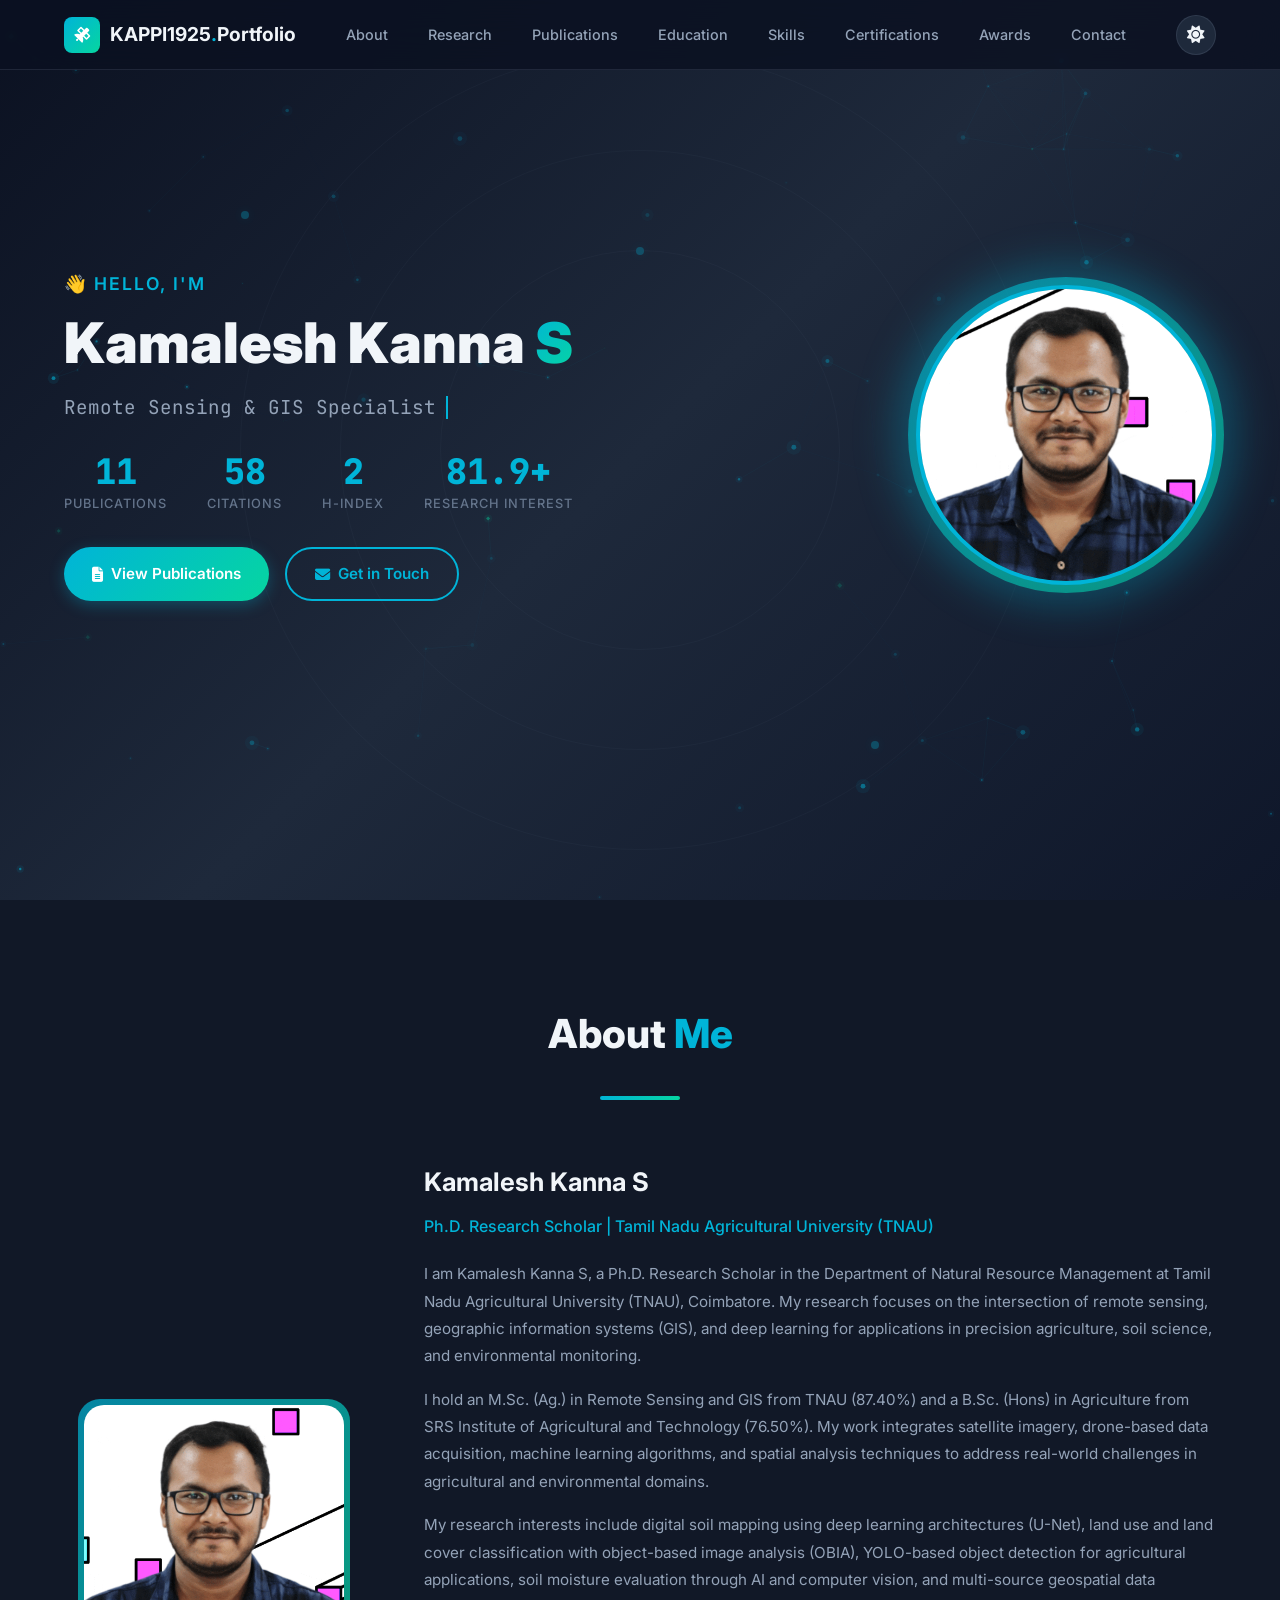
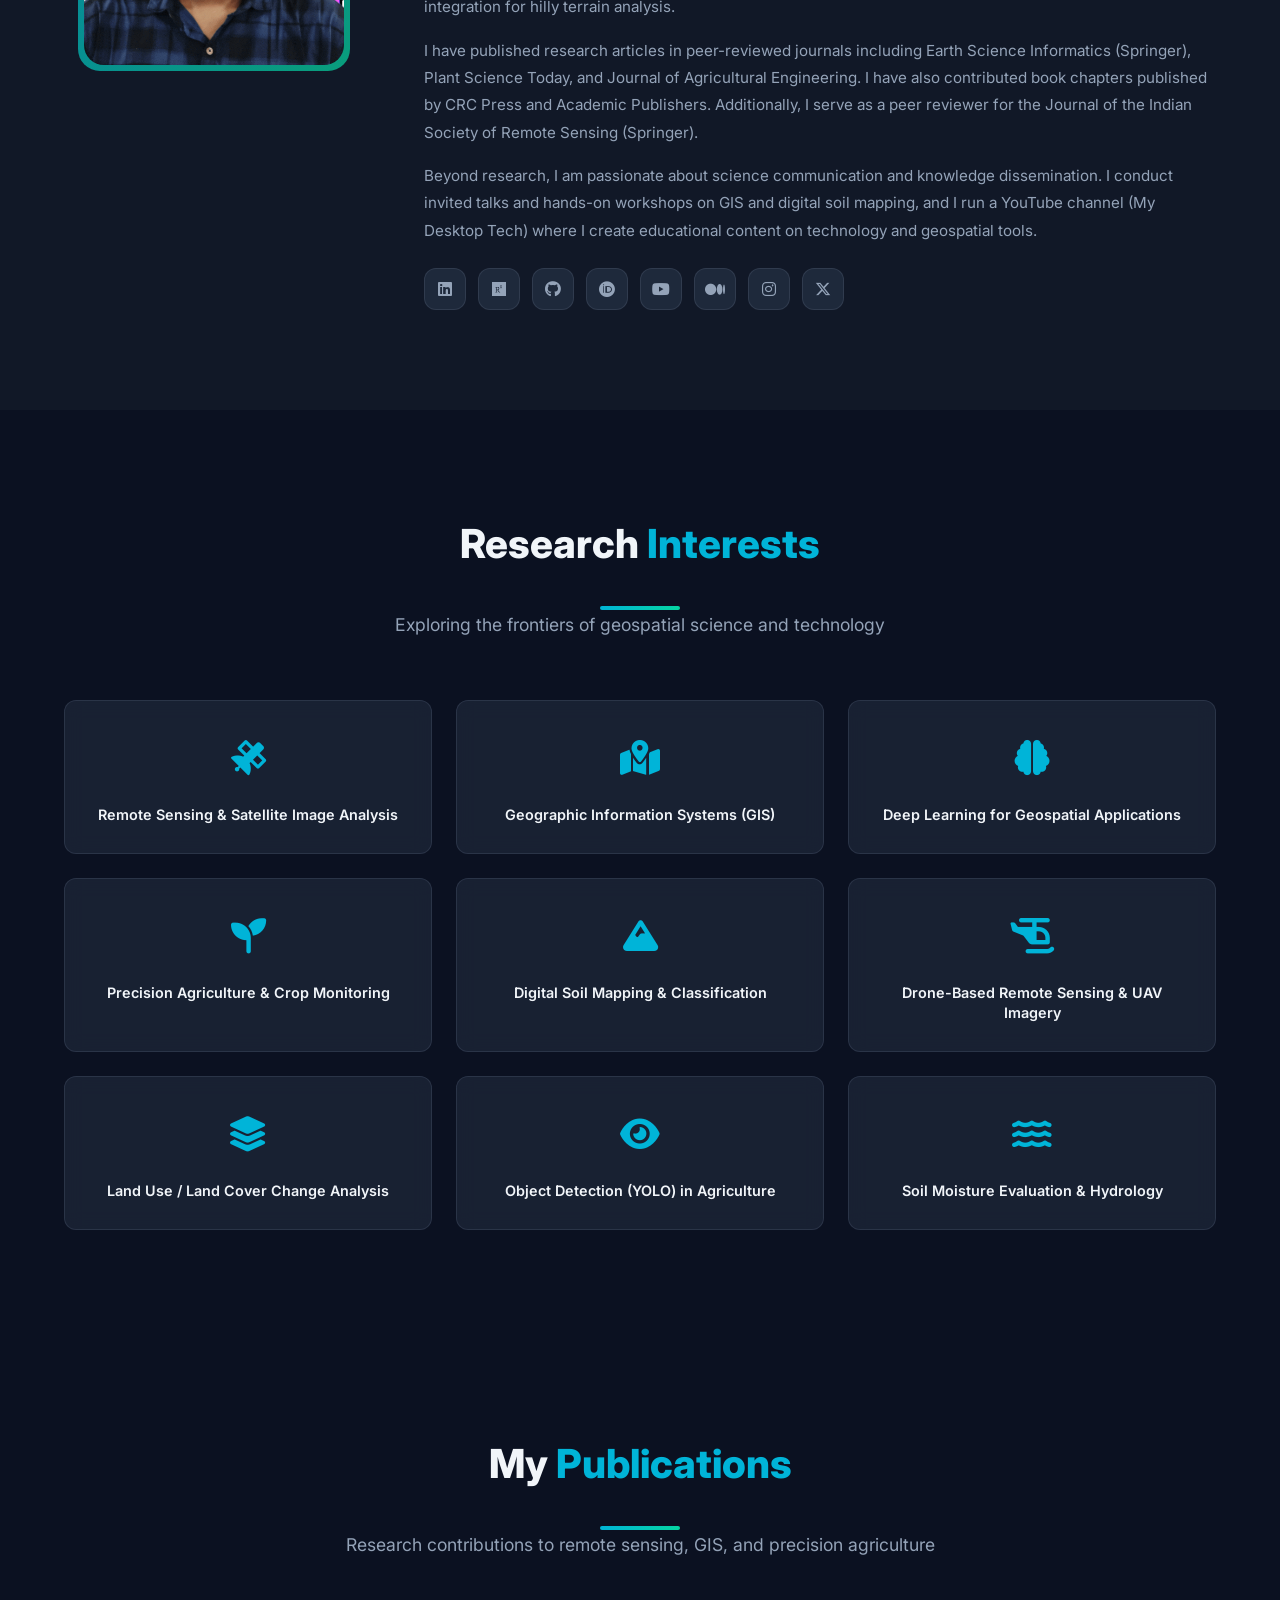
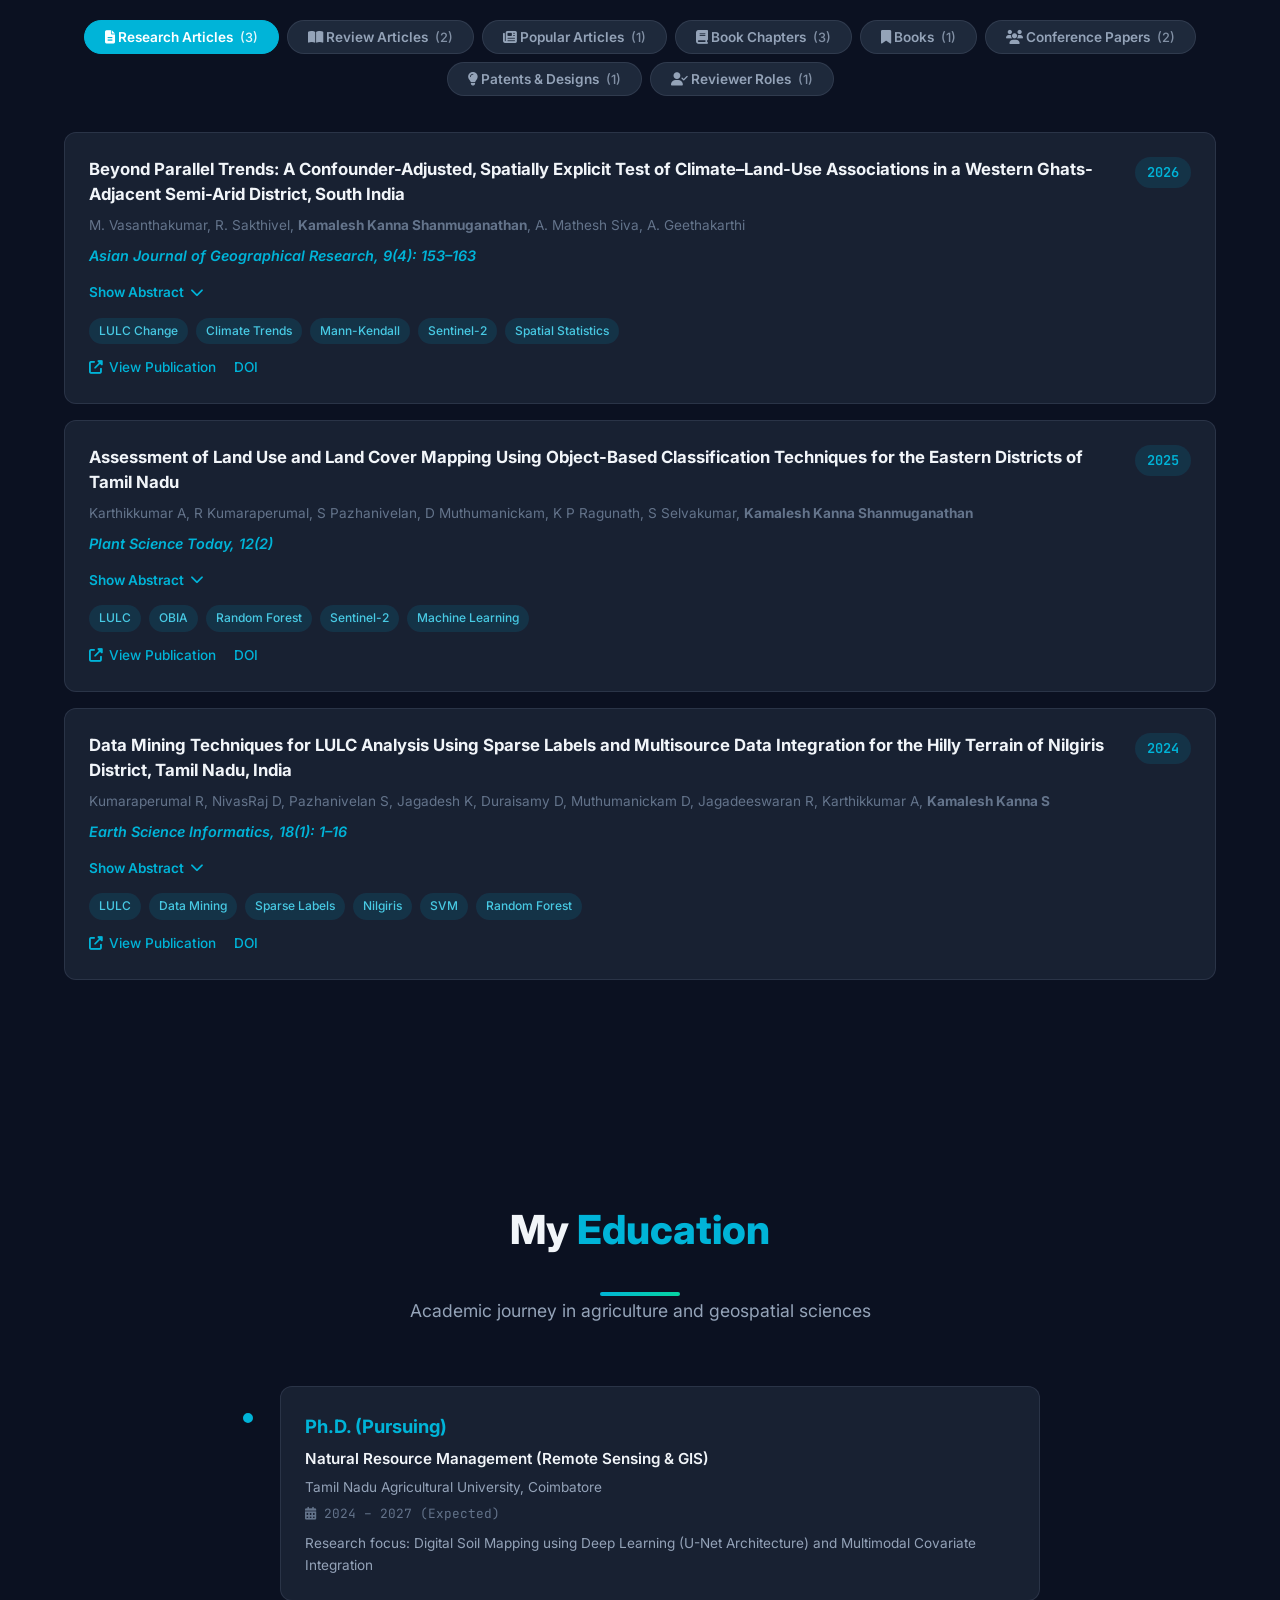
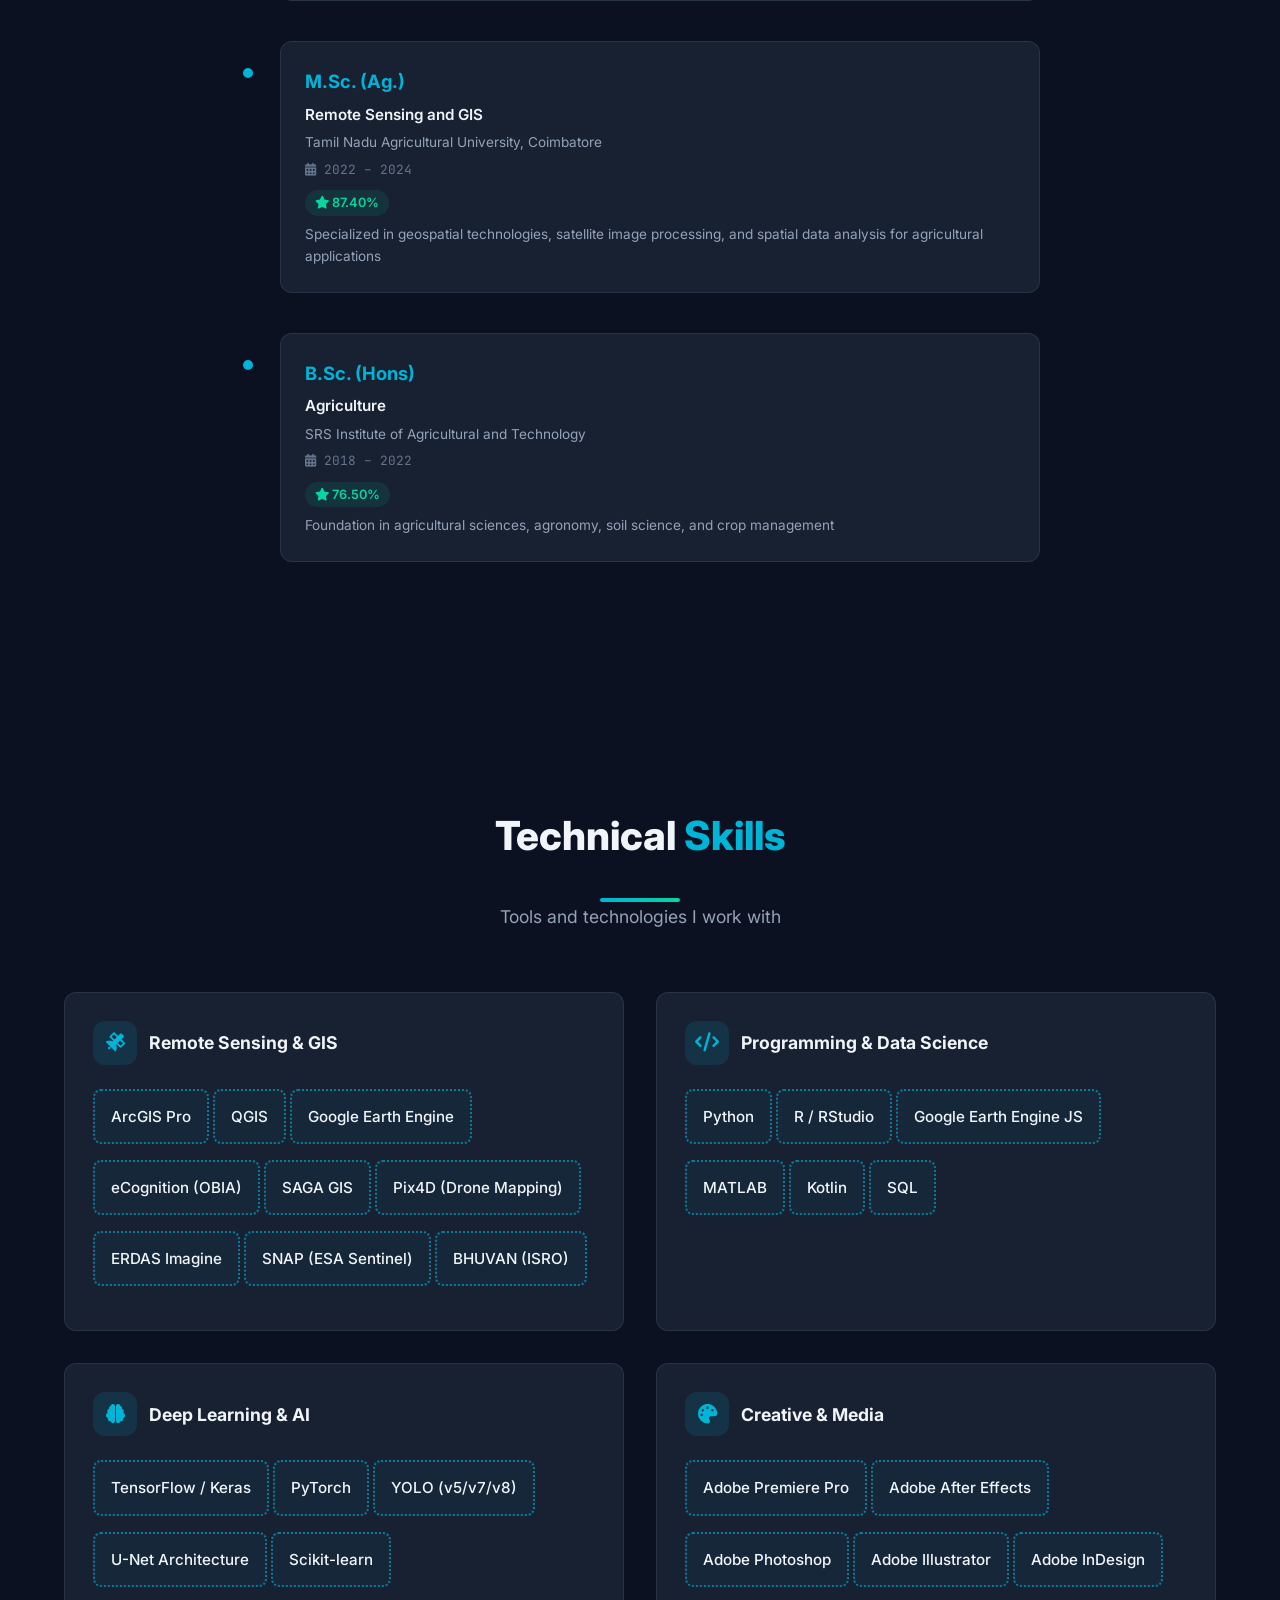
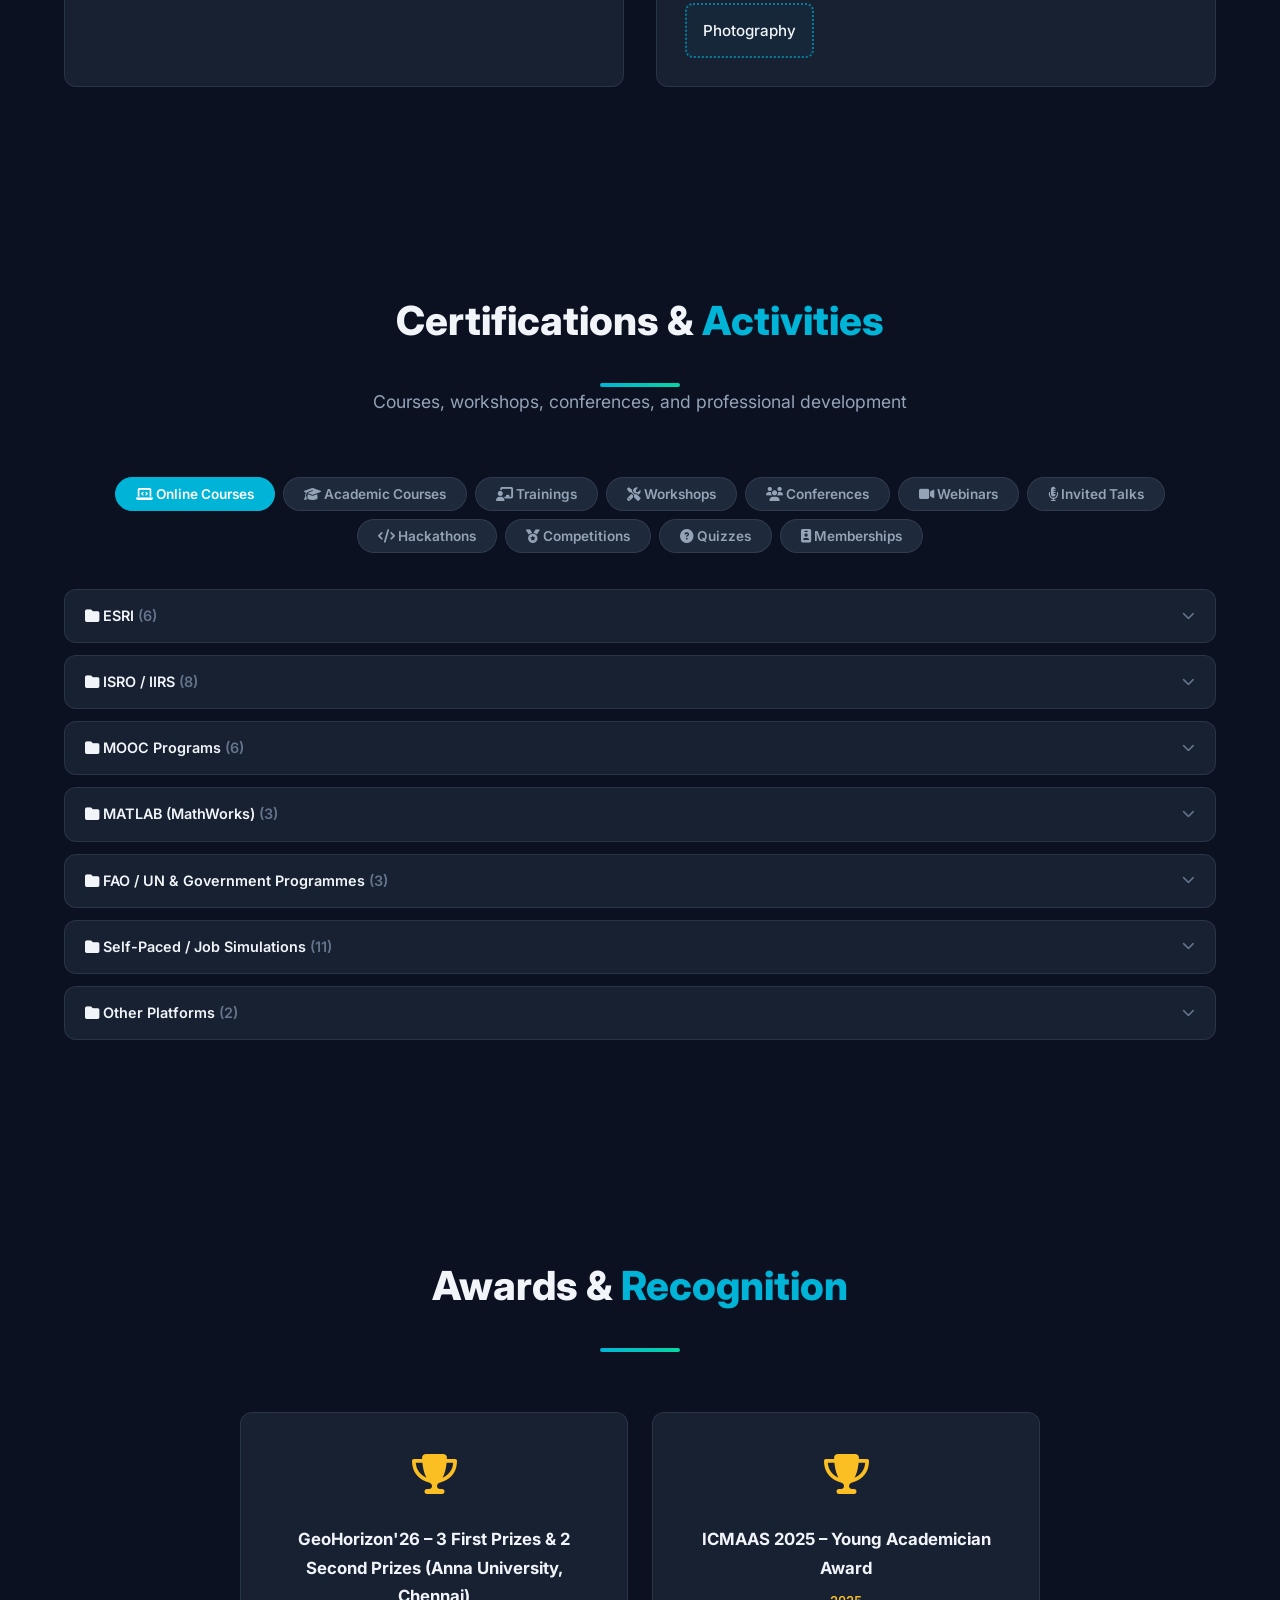
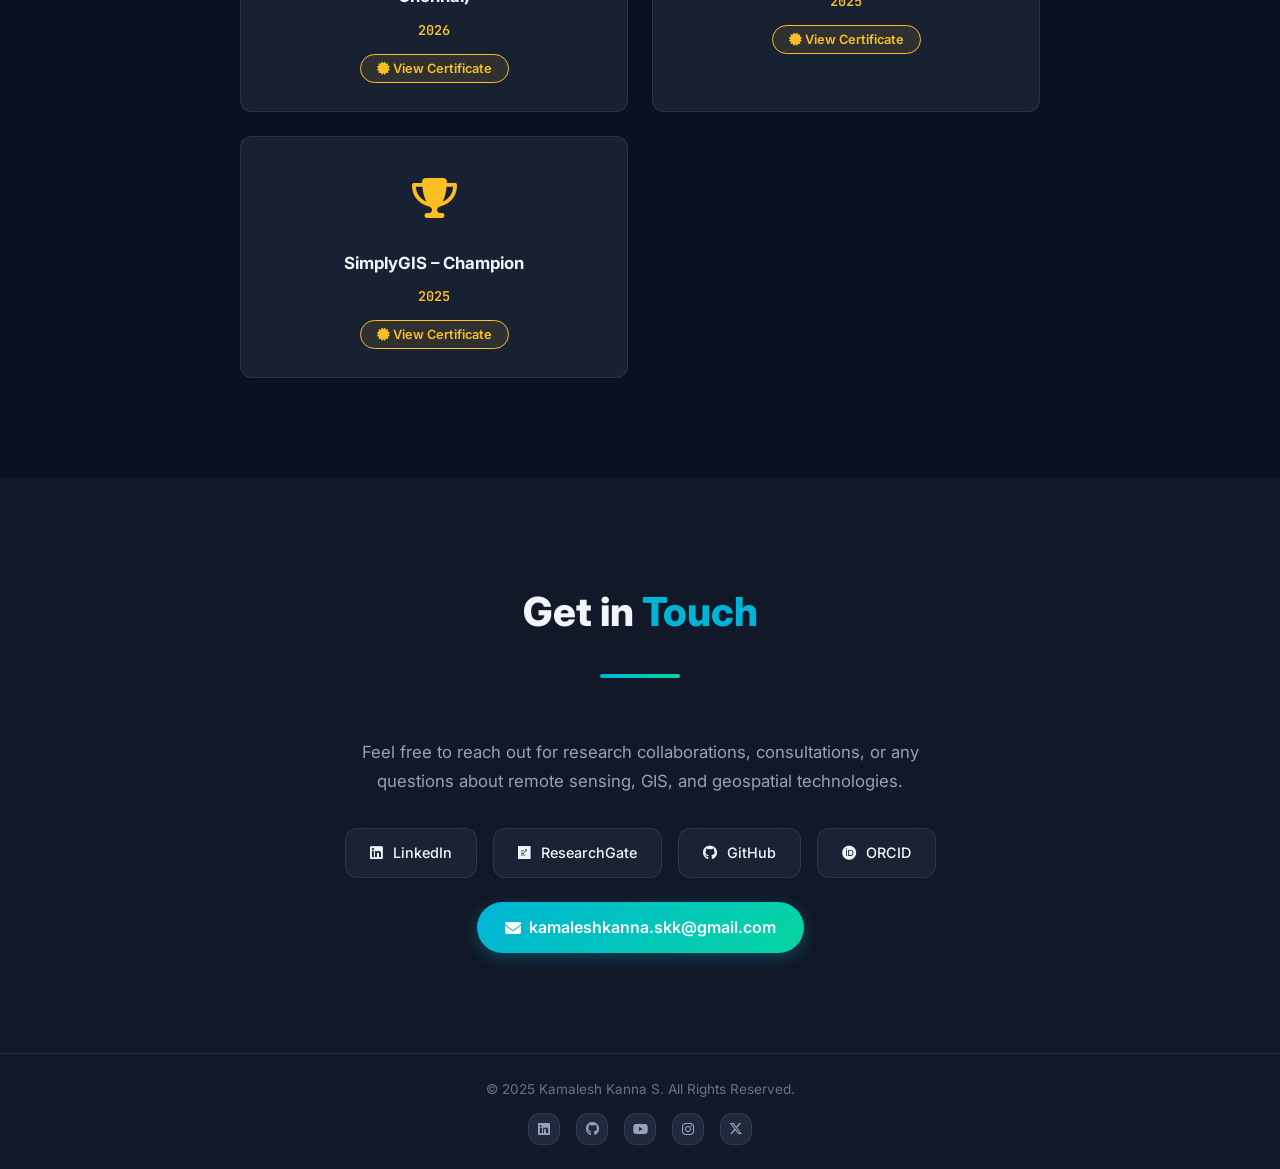
==== commit b0fff670: "Add 2026 publications, design registration and new certificates - Research: Beyond Parallel Trends (" ====
--- a/index.html
+++ b/index.html
@@ -111,7 +111,7 @@
           </div>
           <div class="hero-stats">
             <div class="stat-item">
-              <div class="stat-number" data-target="8">0</div>
+              <div class="stat-number" data-target="11">0</div>
               <div class="stat-label">Publications</div>
             </div>
             <div class="stat-item">
--- a/css/style.css
+++ b/css/style.css
@@ -1921,4 +1921,12 @@
 
 .mb-3 {
   margin-bottom: 24px;
-}+}
+/* Certificate button inside publication cards (styled like .pub-link) */
+button.pub-cert-btn {
+  background: none;
+  border: none;
+  padding: 0;
+  font-family: inherit;
+  cursor: pointer;
+}
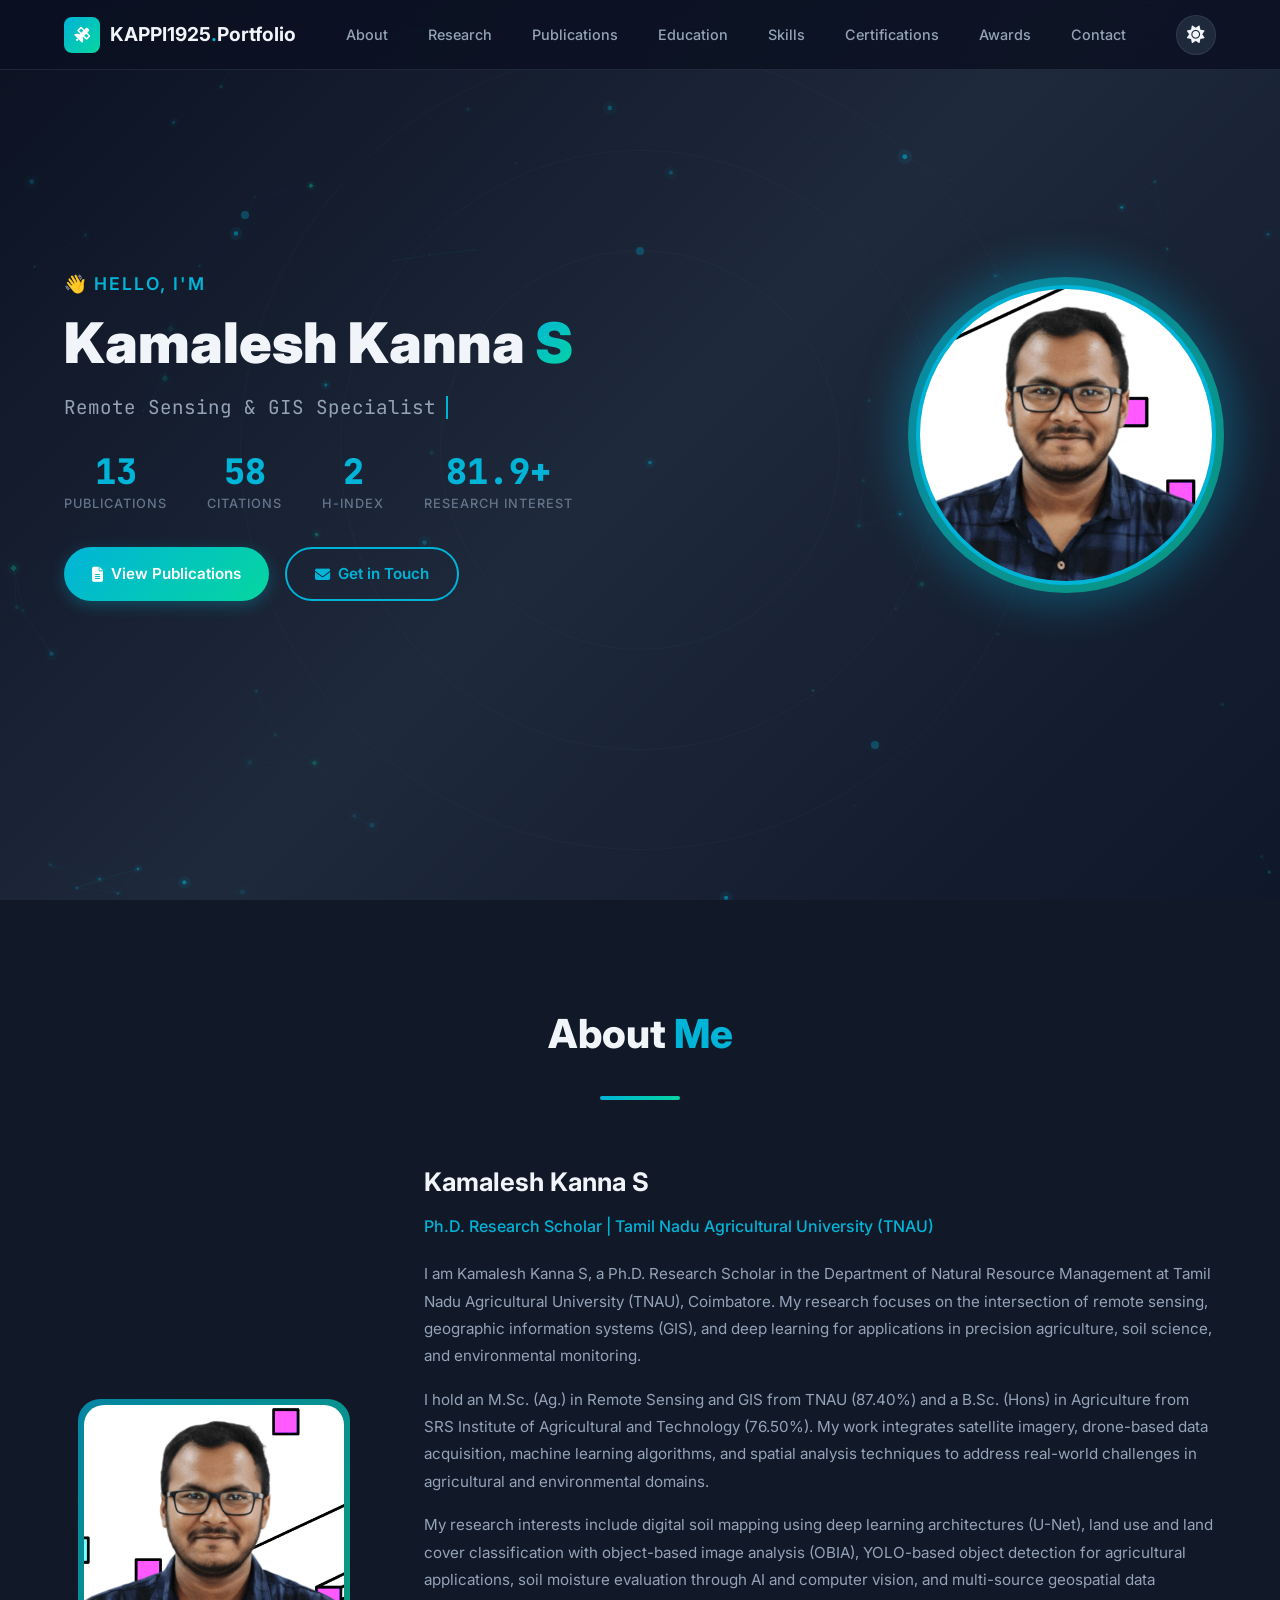
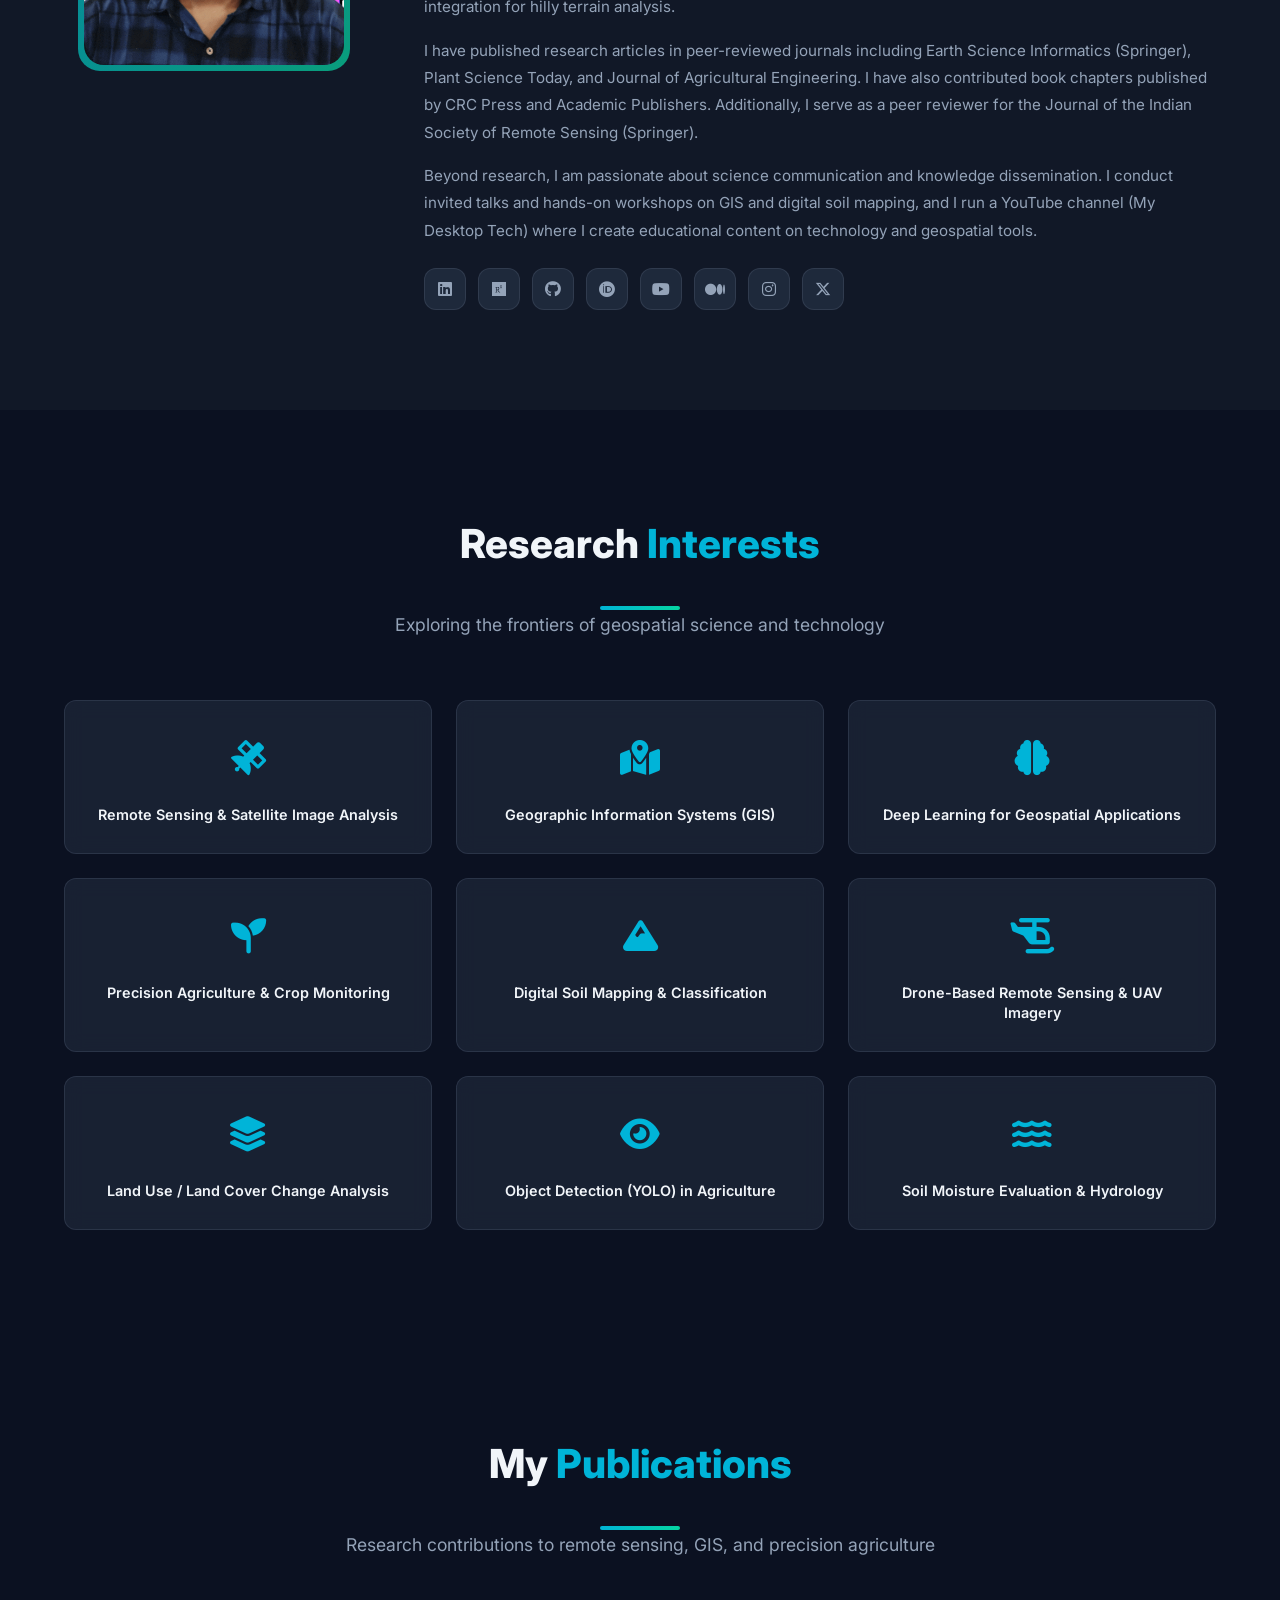
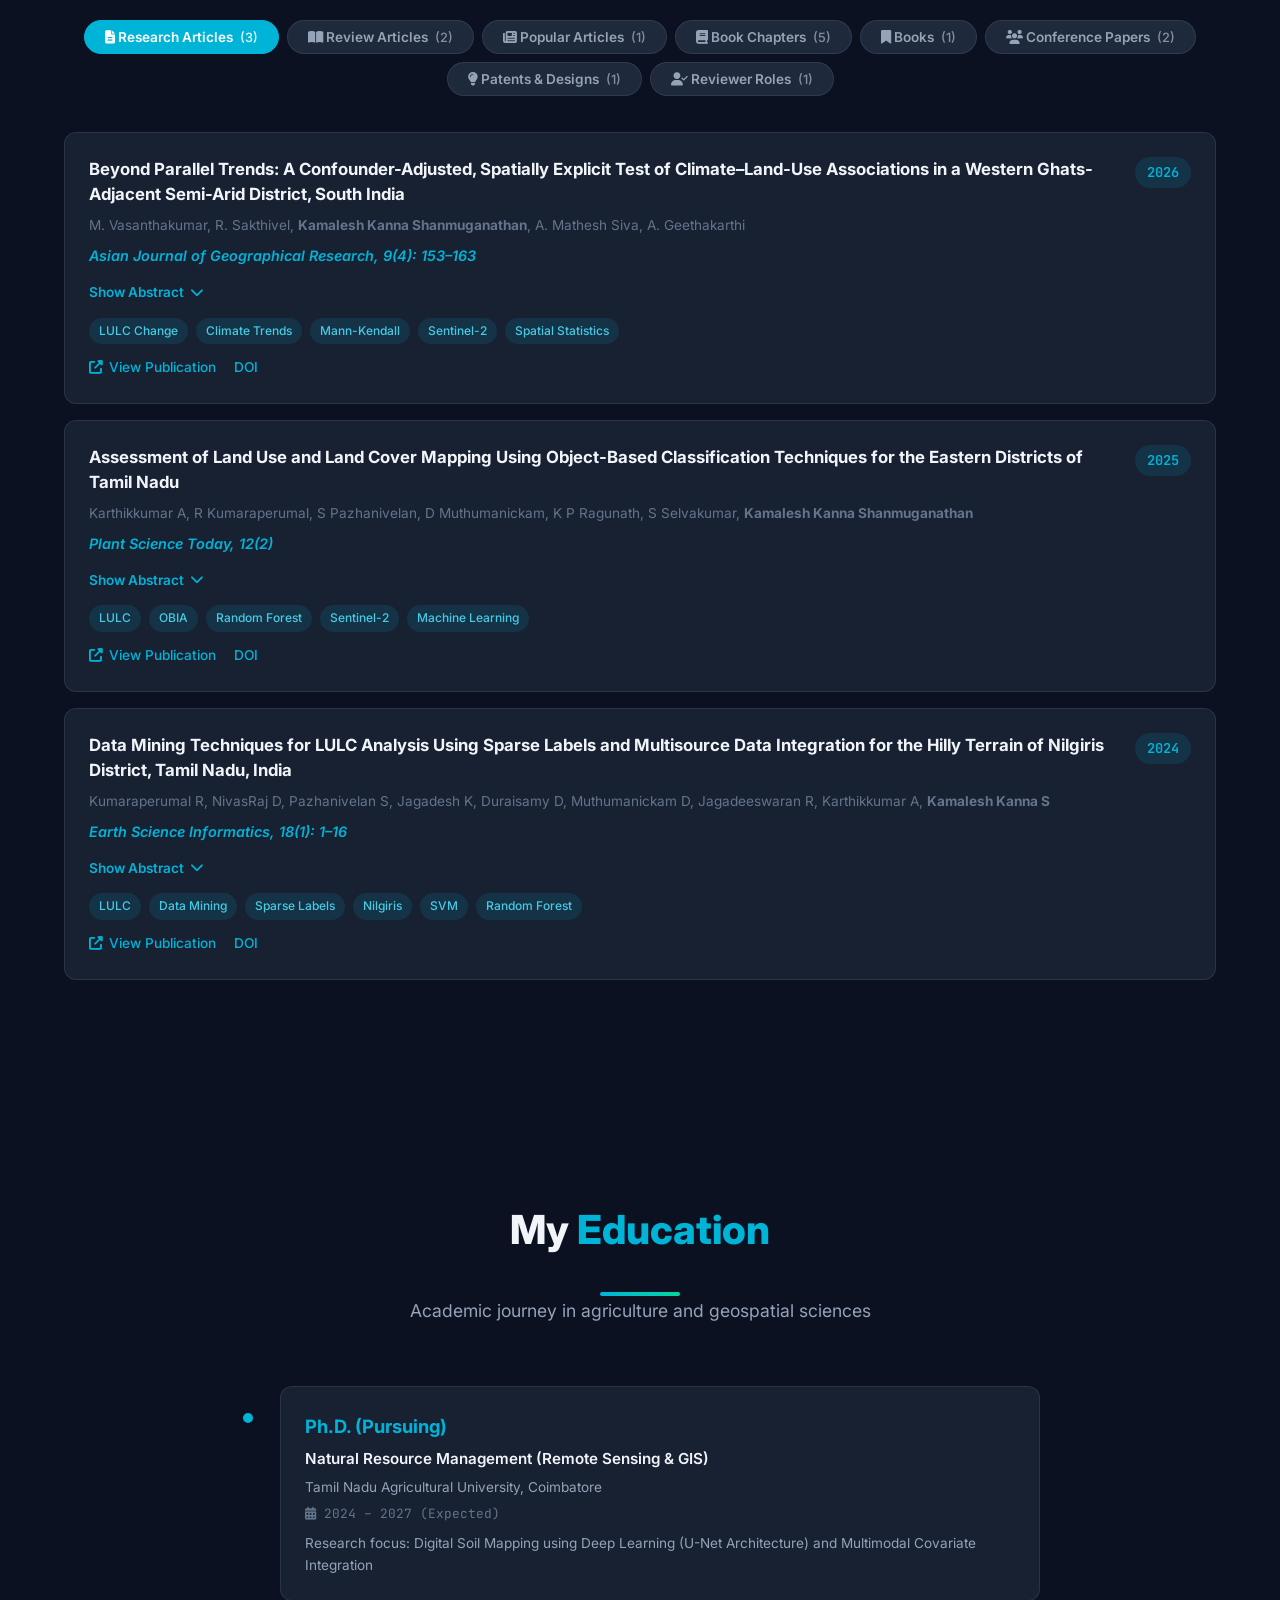
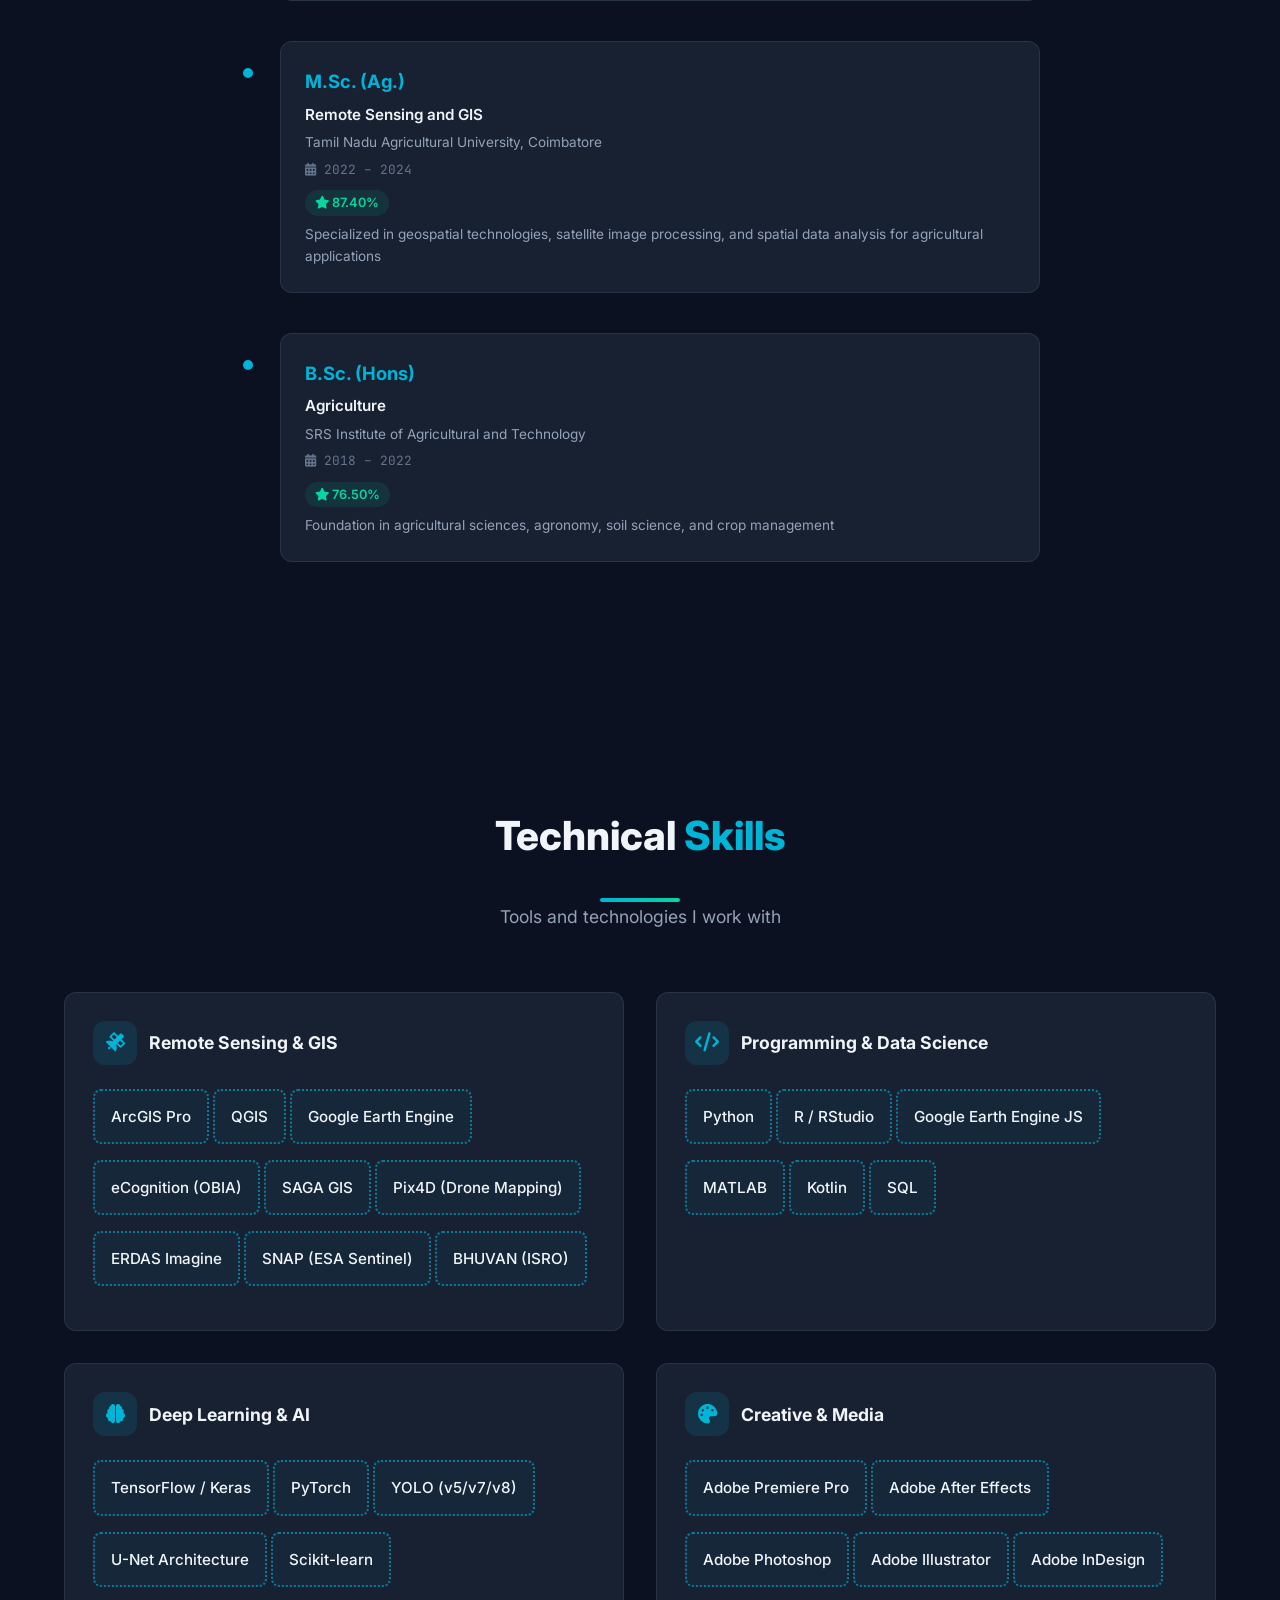
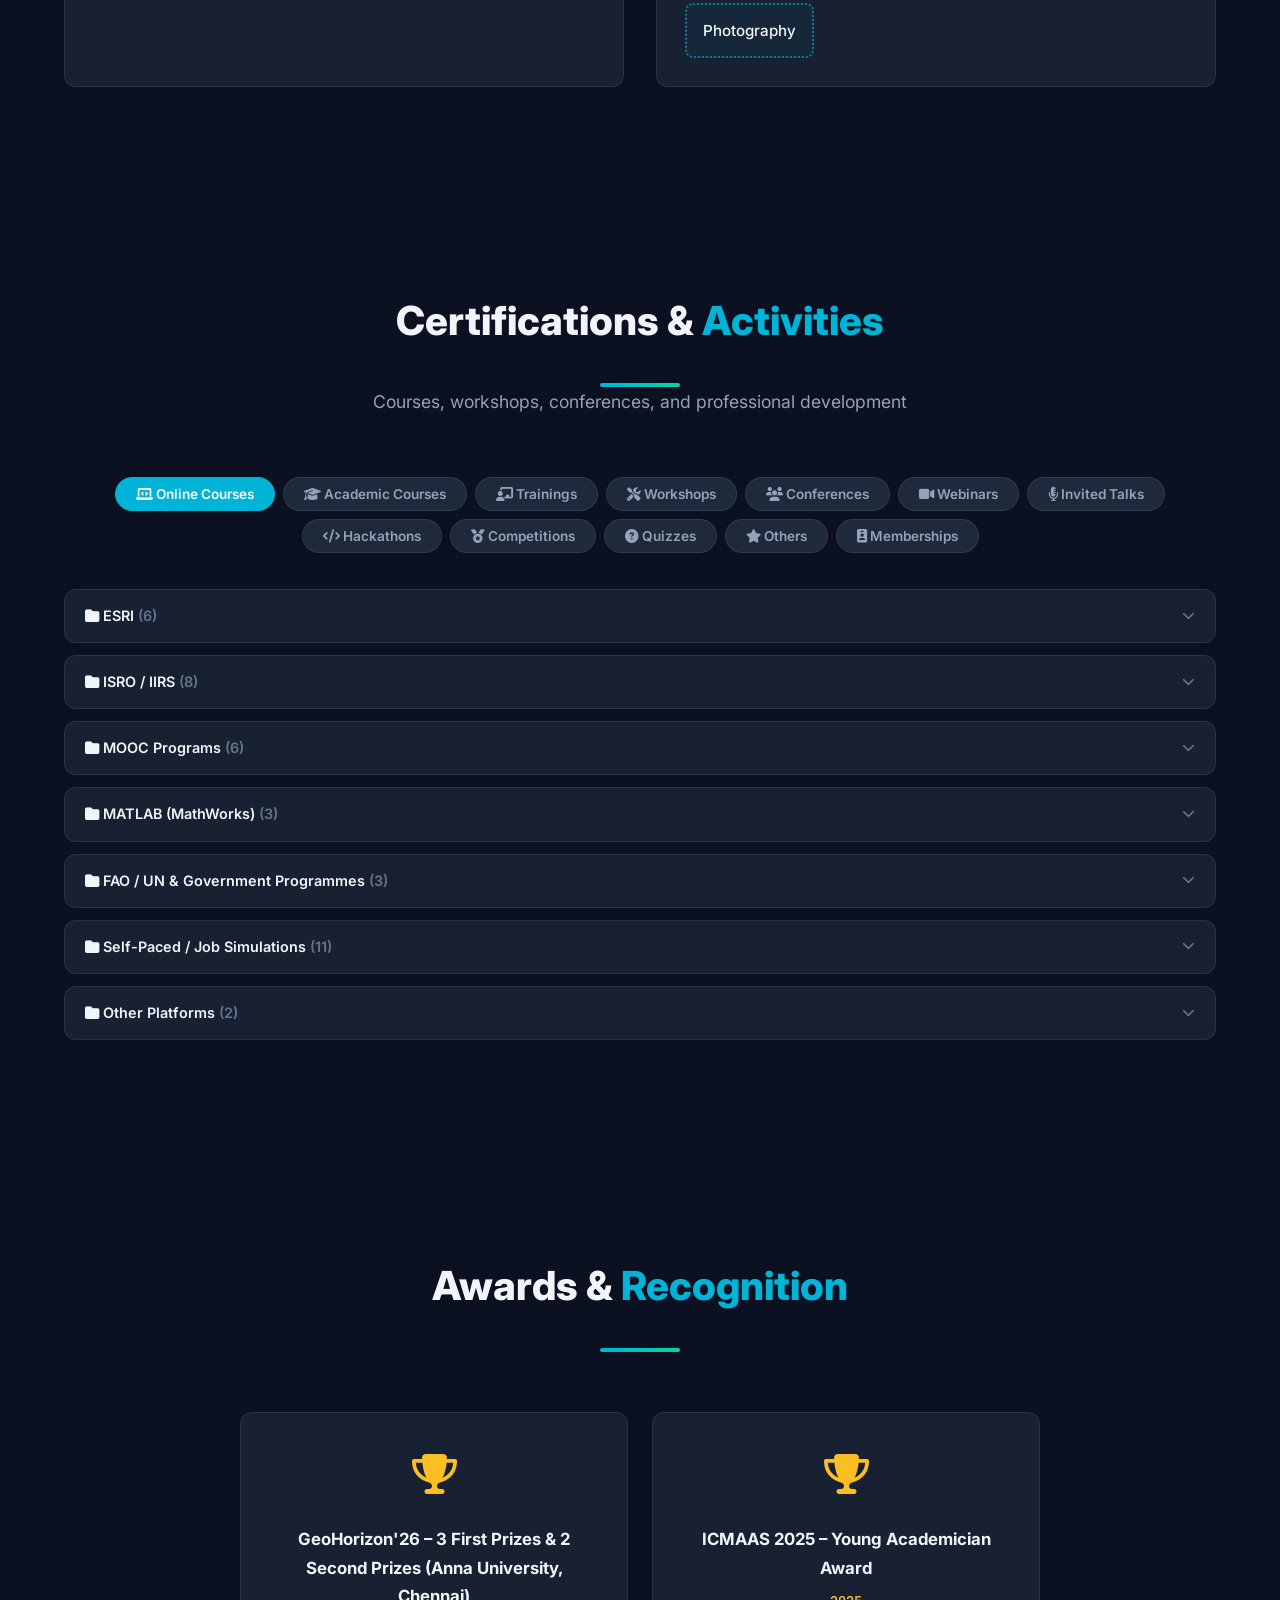
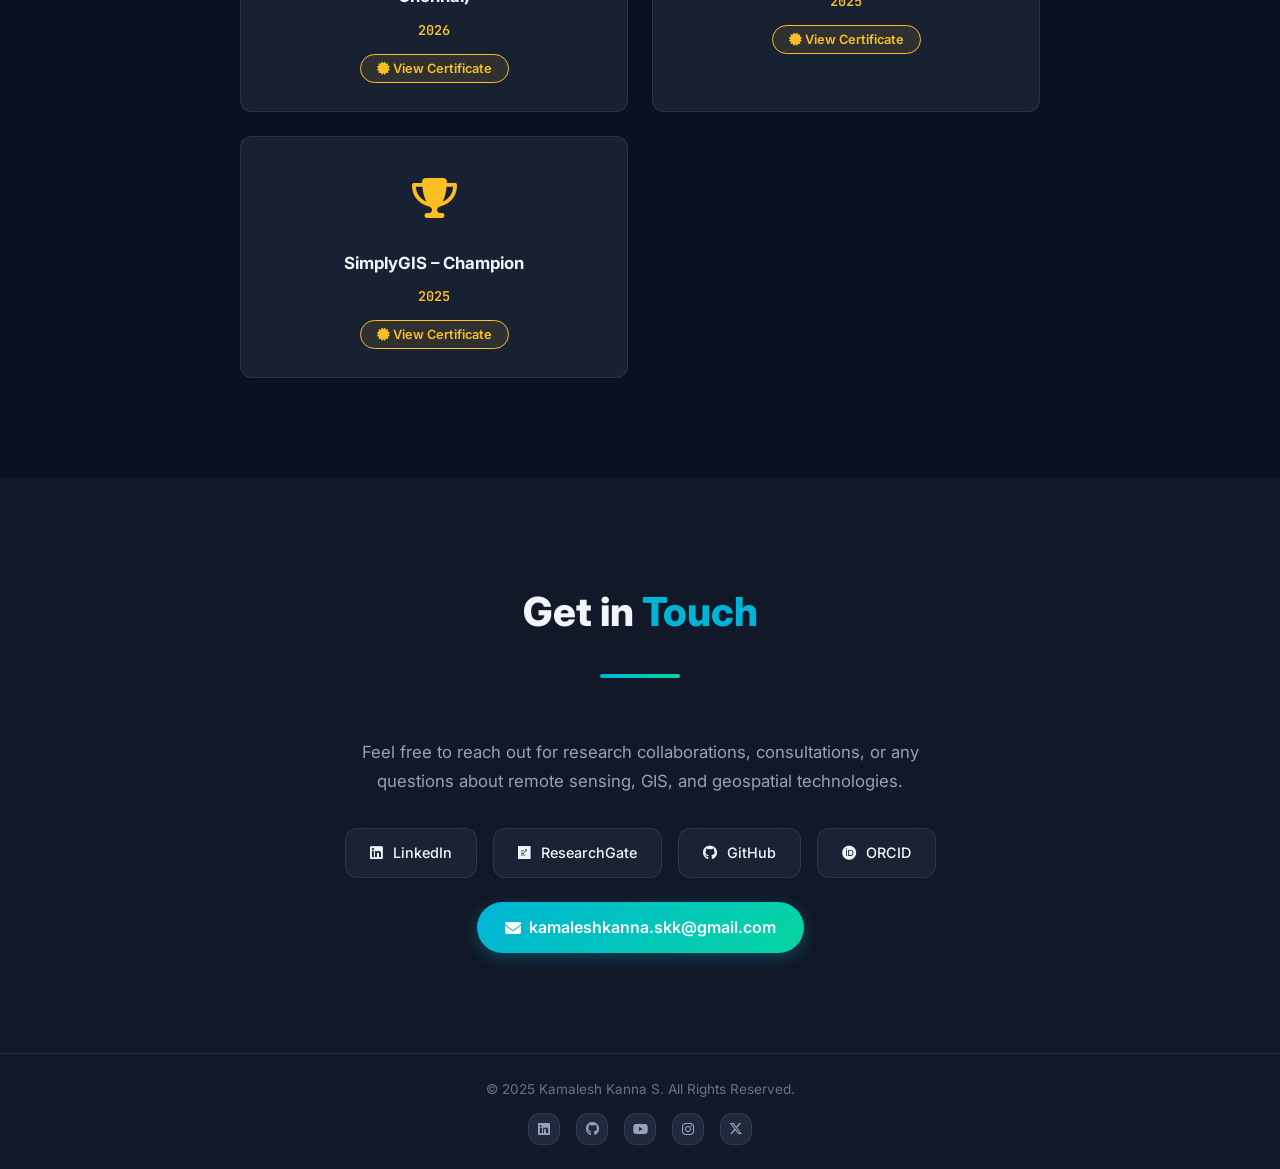
==== commit 4f4cf4ea: "Add two NIPA book chapters (2027); publication count 11 -> 13 Co-Authored-By: Claude Opus 5.5 <norep" ====
--- a/index.html
+++ b/index.html
@@ -111,7 +111,7 @@
           </div>
           <div class="hero-stats">
             <div class="stat-item">
-              <div class="stat-number" data-target="11">0</div>
+              <div class="stat-number" data-target="13">0</div>
               <div class="stat-label">Publications</div>
             </div>
             <div class="stat-item">
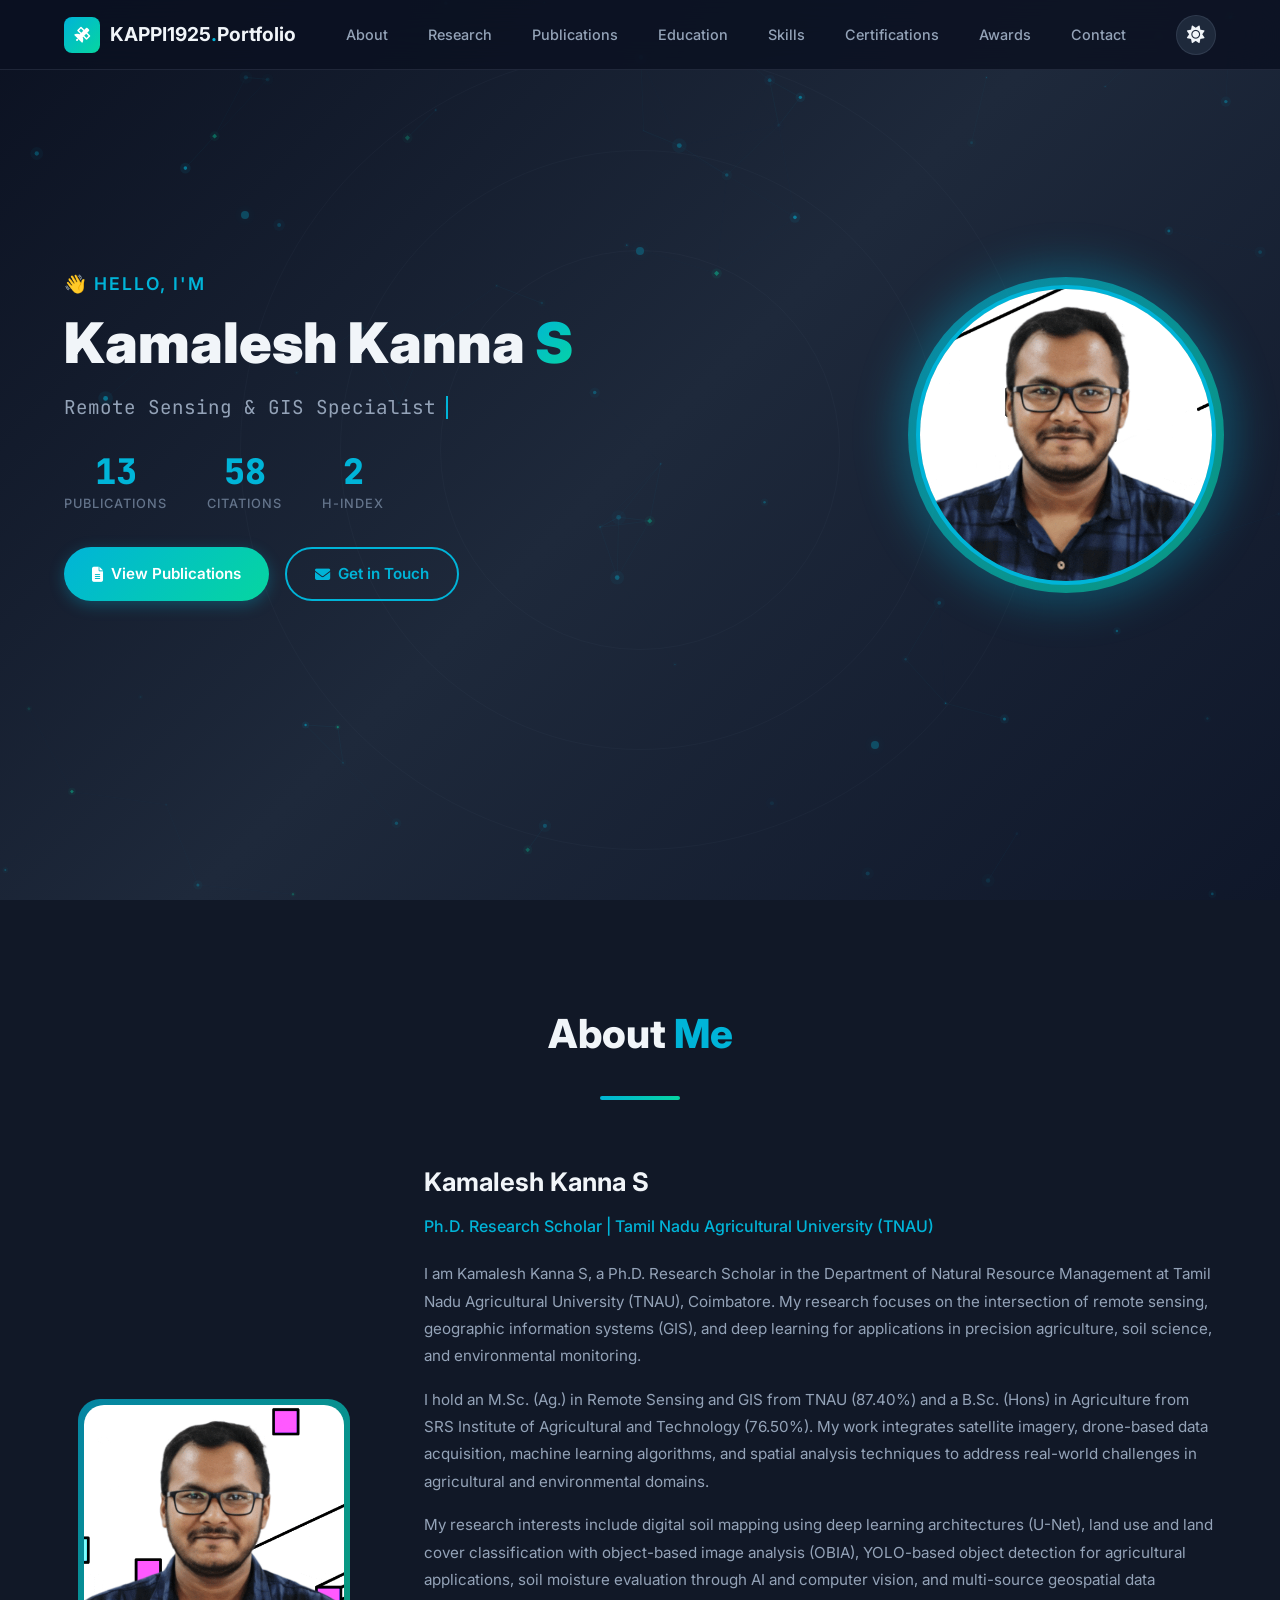
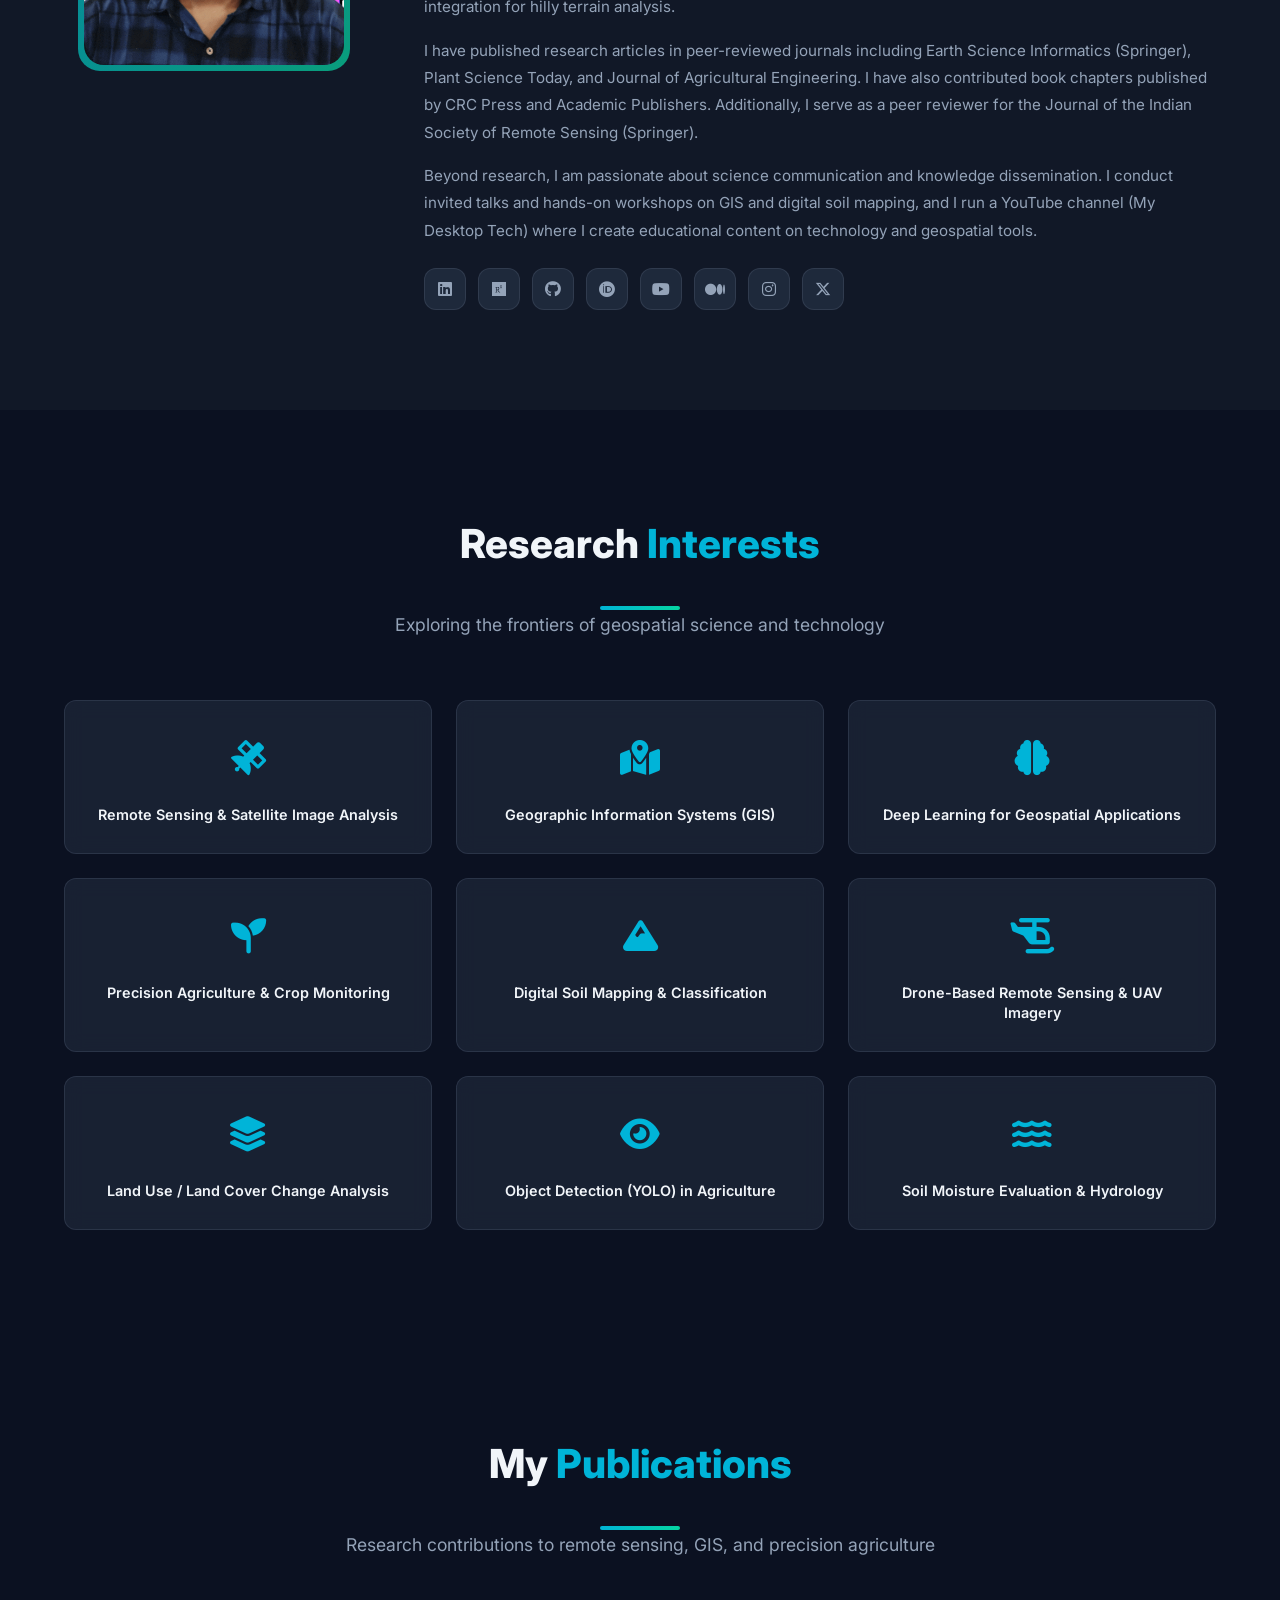
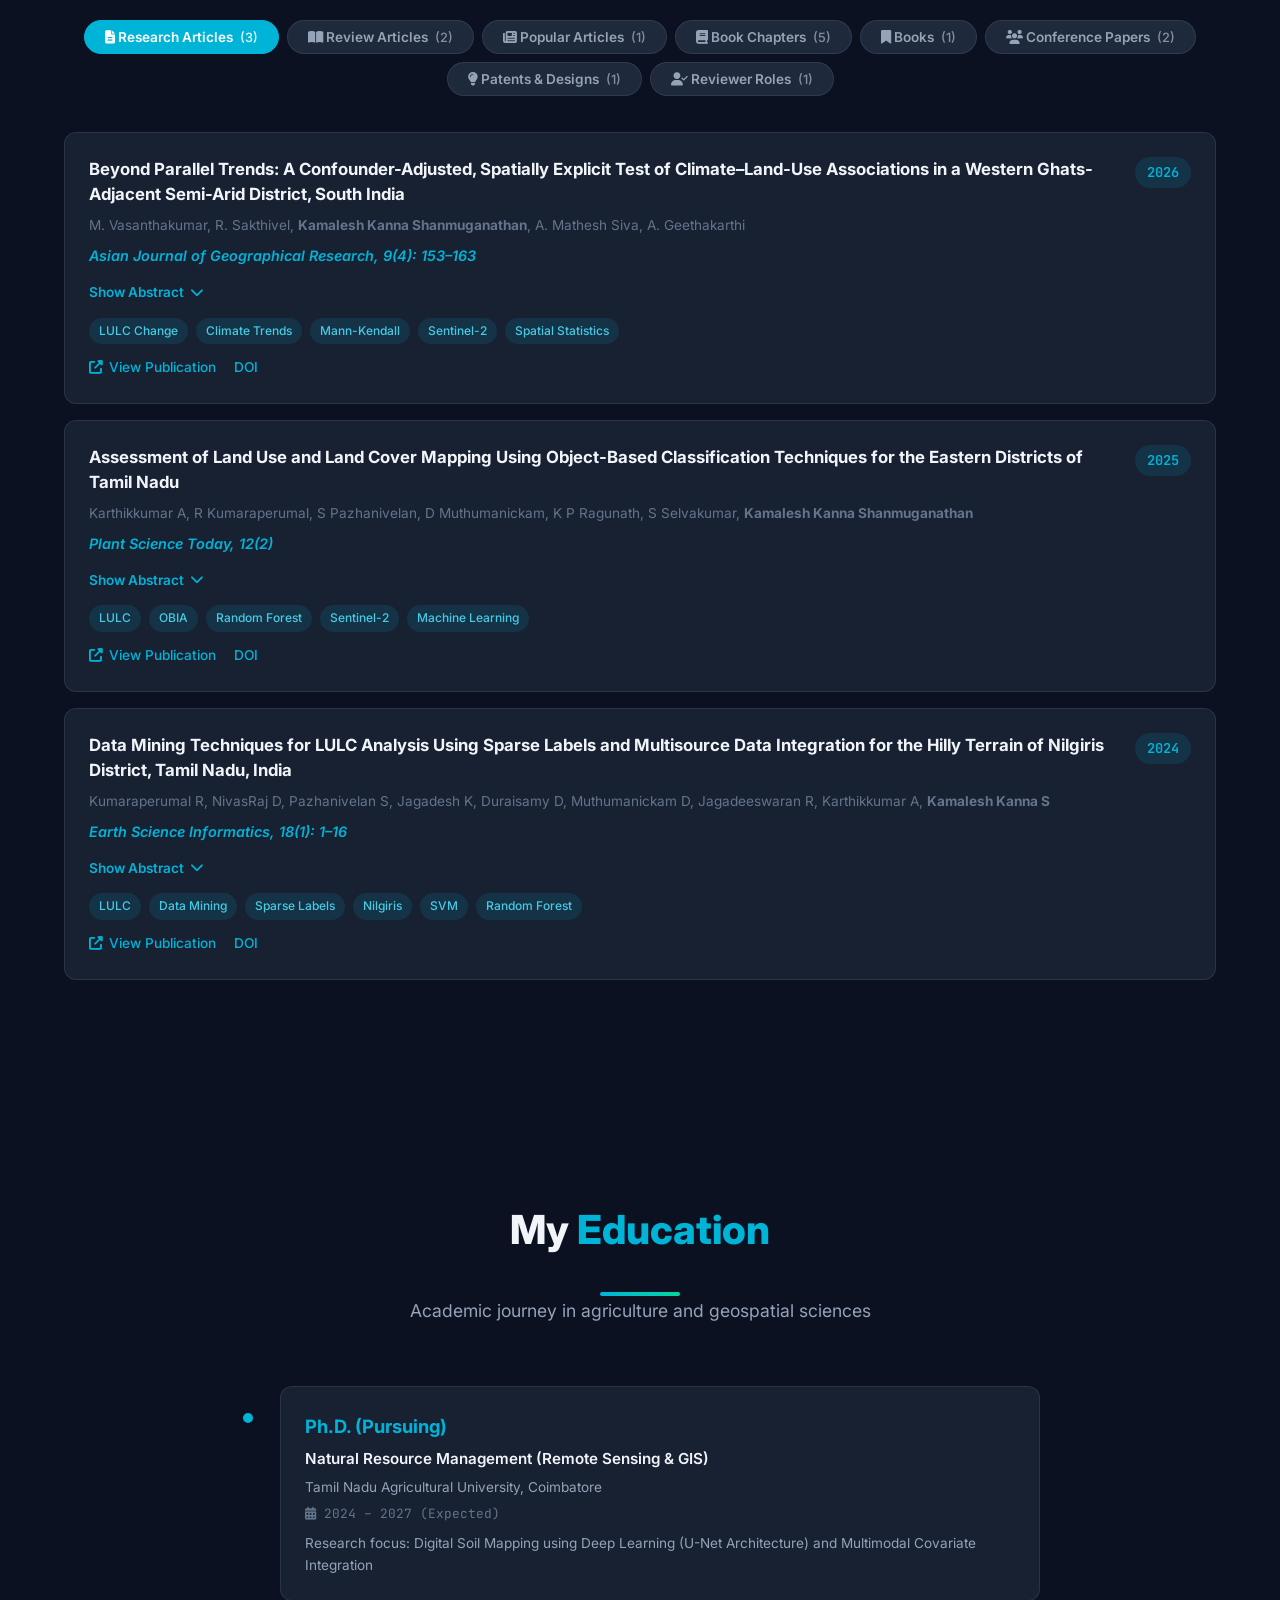
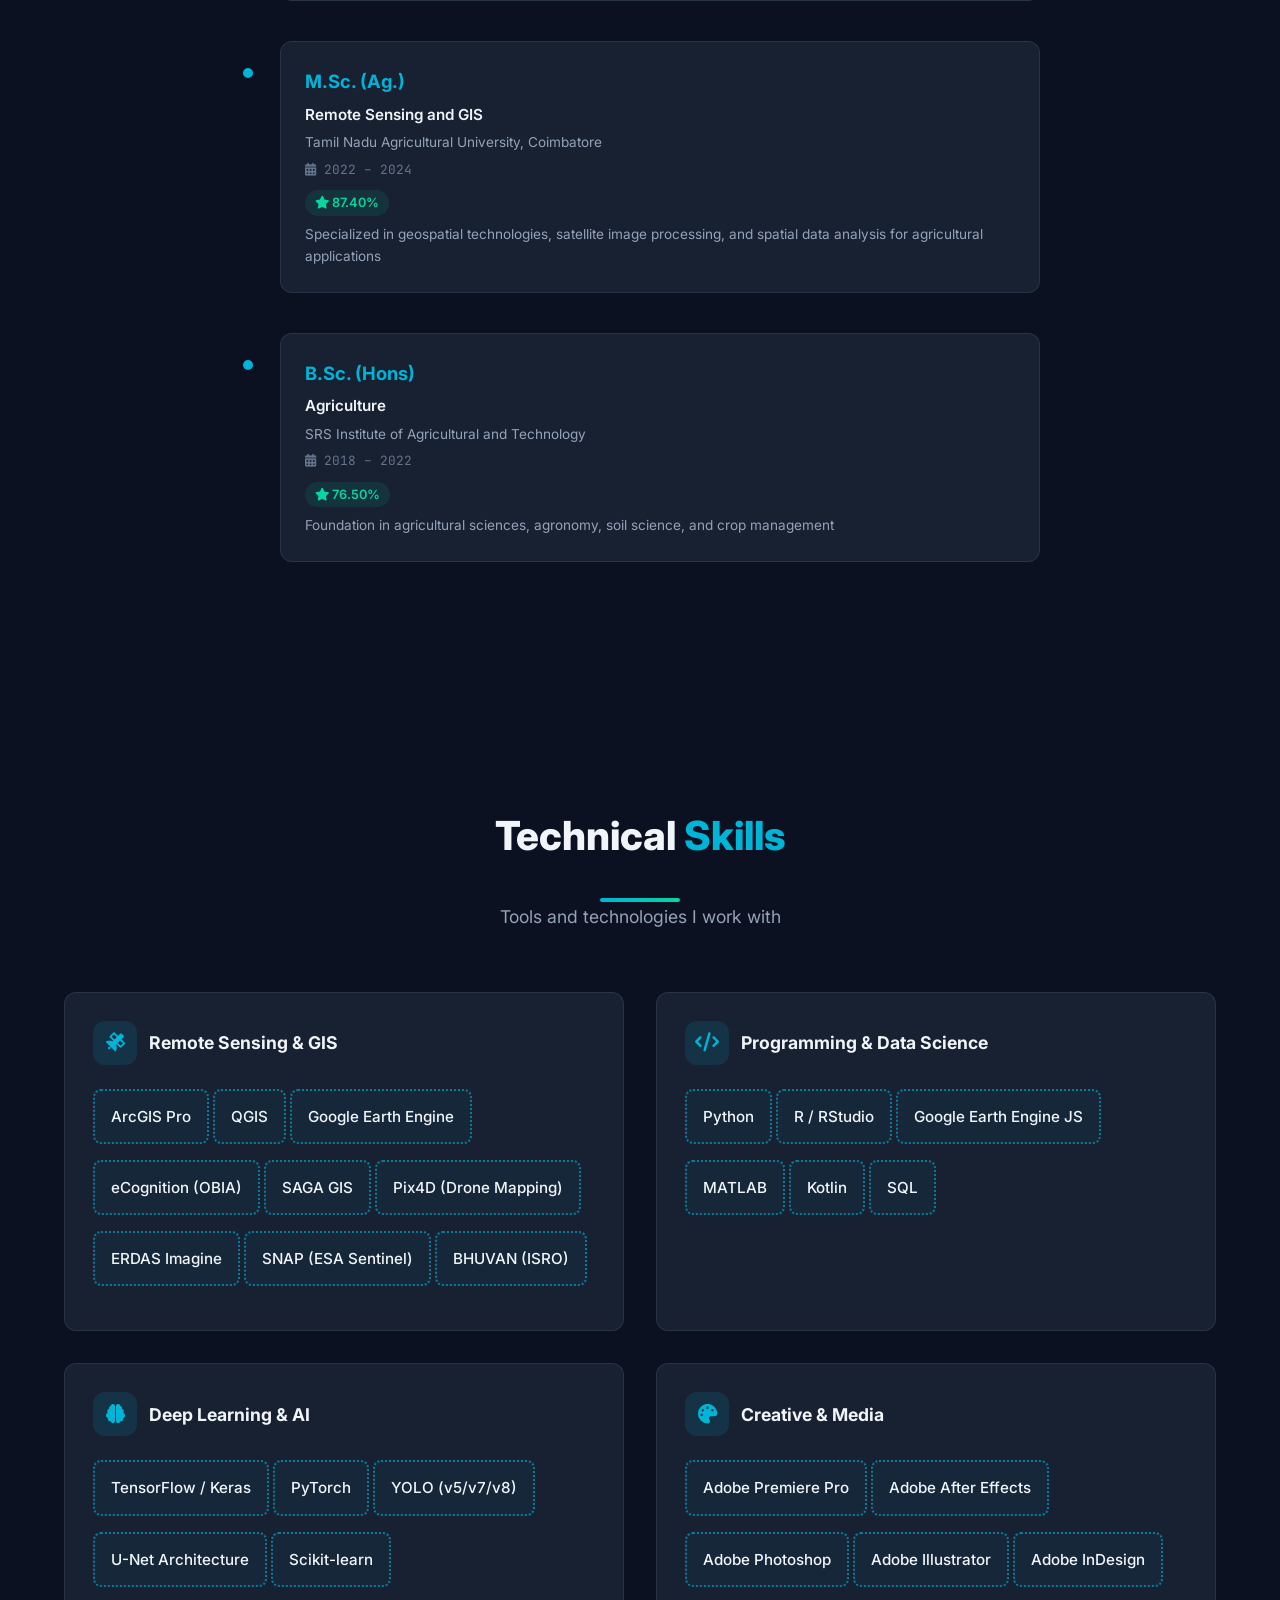
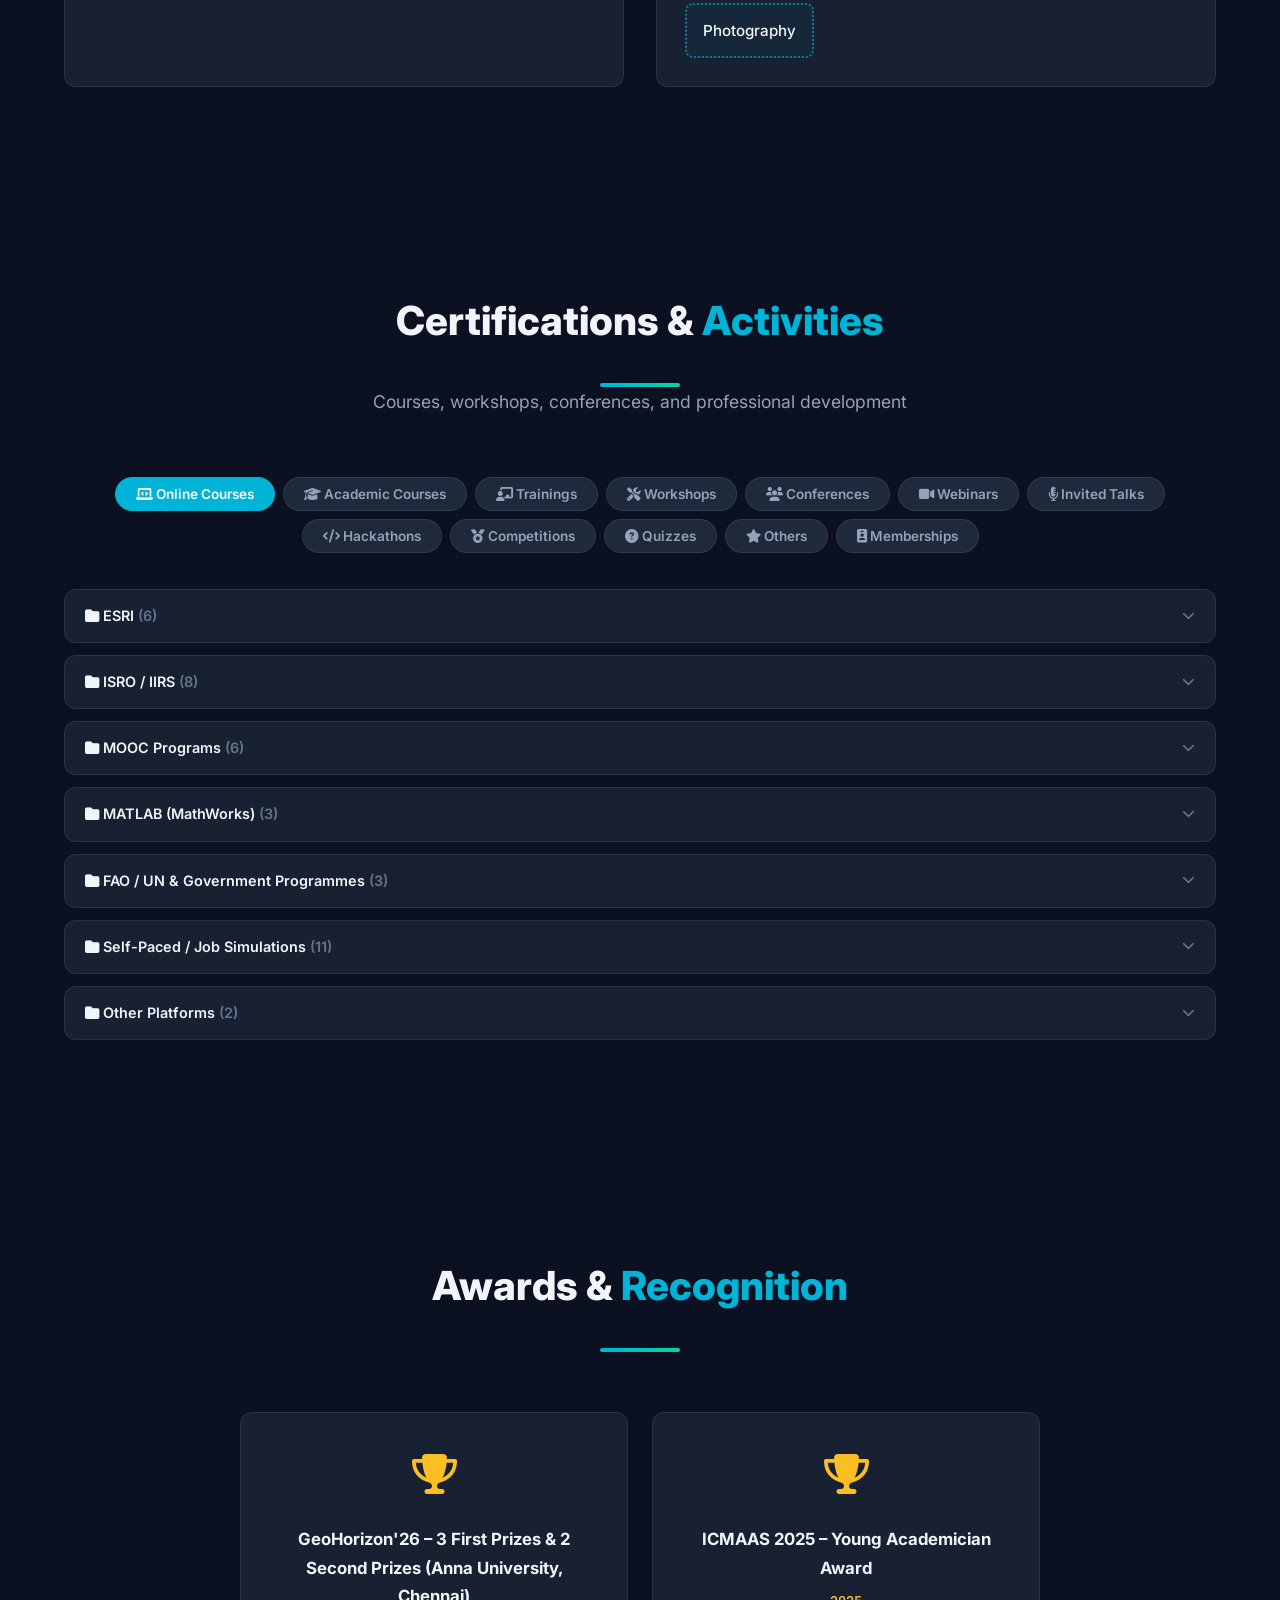
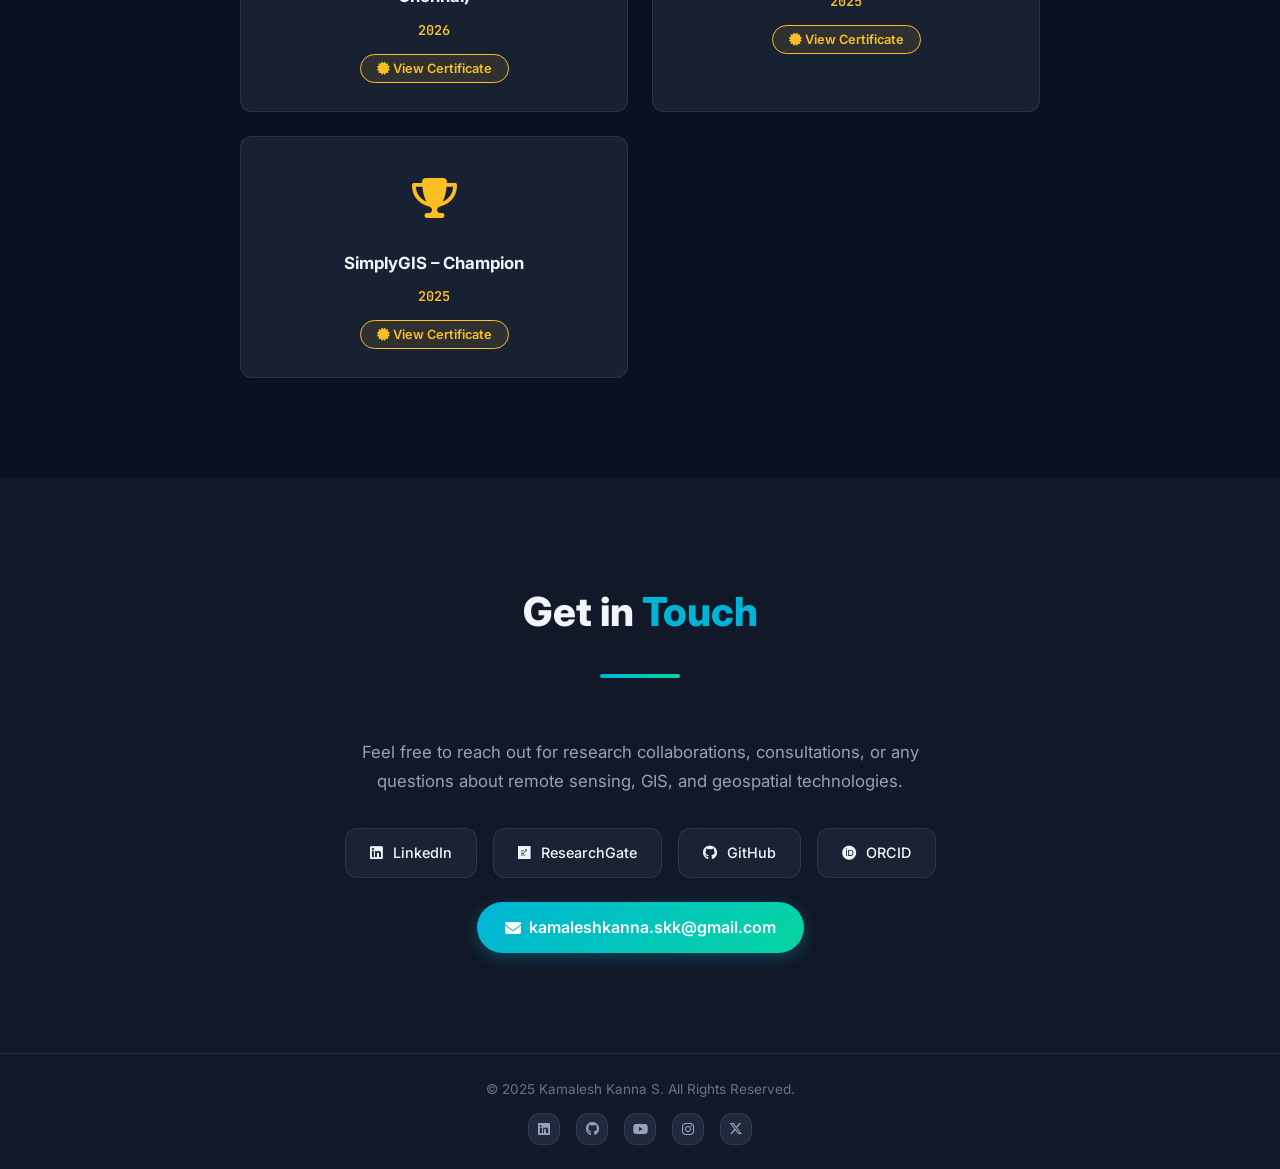
==== commit 9bfac8b6: "Remove Research Interest stat from hero Co-Authored-By: Claude Opus 5.5 <noreply@anthropic.com>" ====
--- a/index.html
+++ b/index.html
@@ -122,10 +122,6 @@
               <div class="stat-number" data-target="2">0</div>
               <div class="stat-label">h-Index</div>
             </div>
-            <div class="stat-item">
-              <div class="stat-number" data-target="81.9" data-float="true" data-suffix="+">0</div>
-              <div class="stat-label">Research Interest</div>
-            </div>
           </div>
           <div class="hero-actions">
             <a href="#publications" class="btn btn-primary">
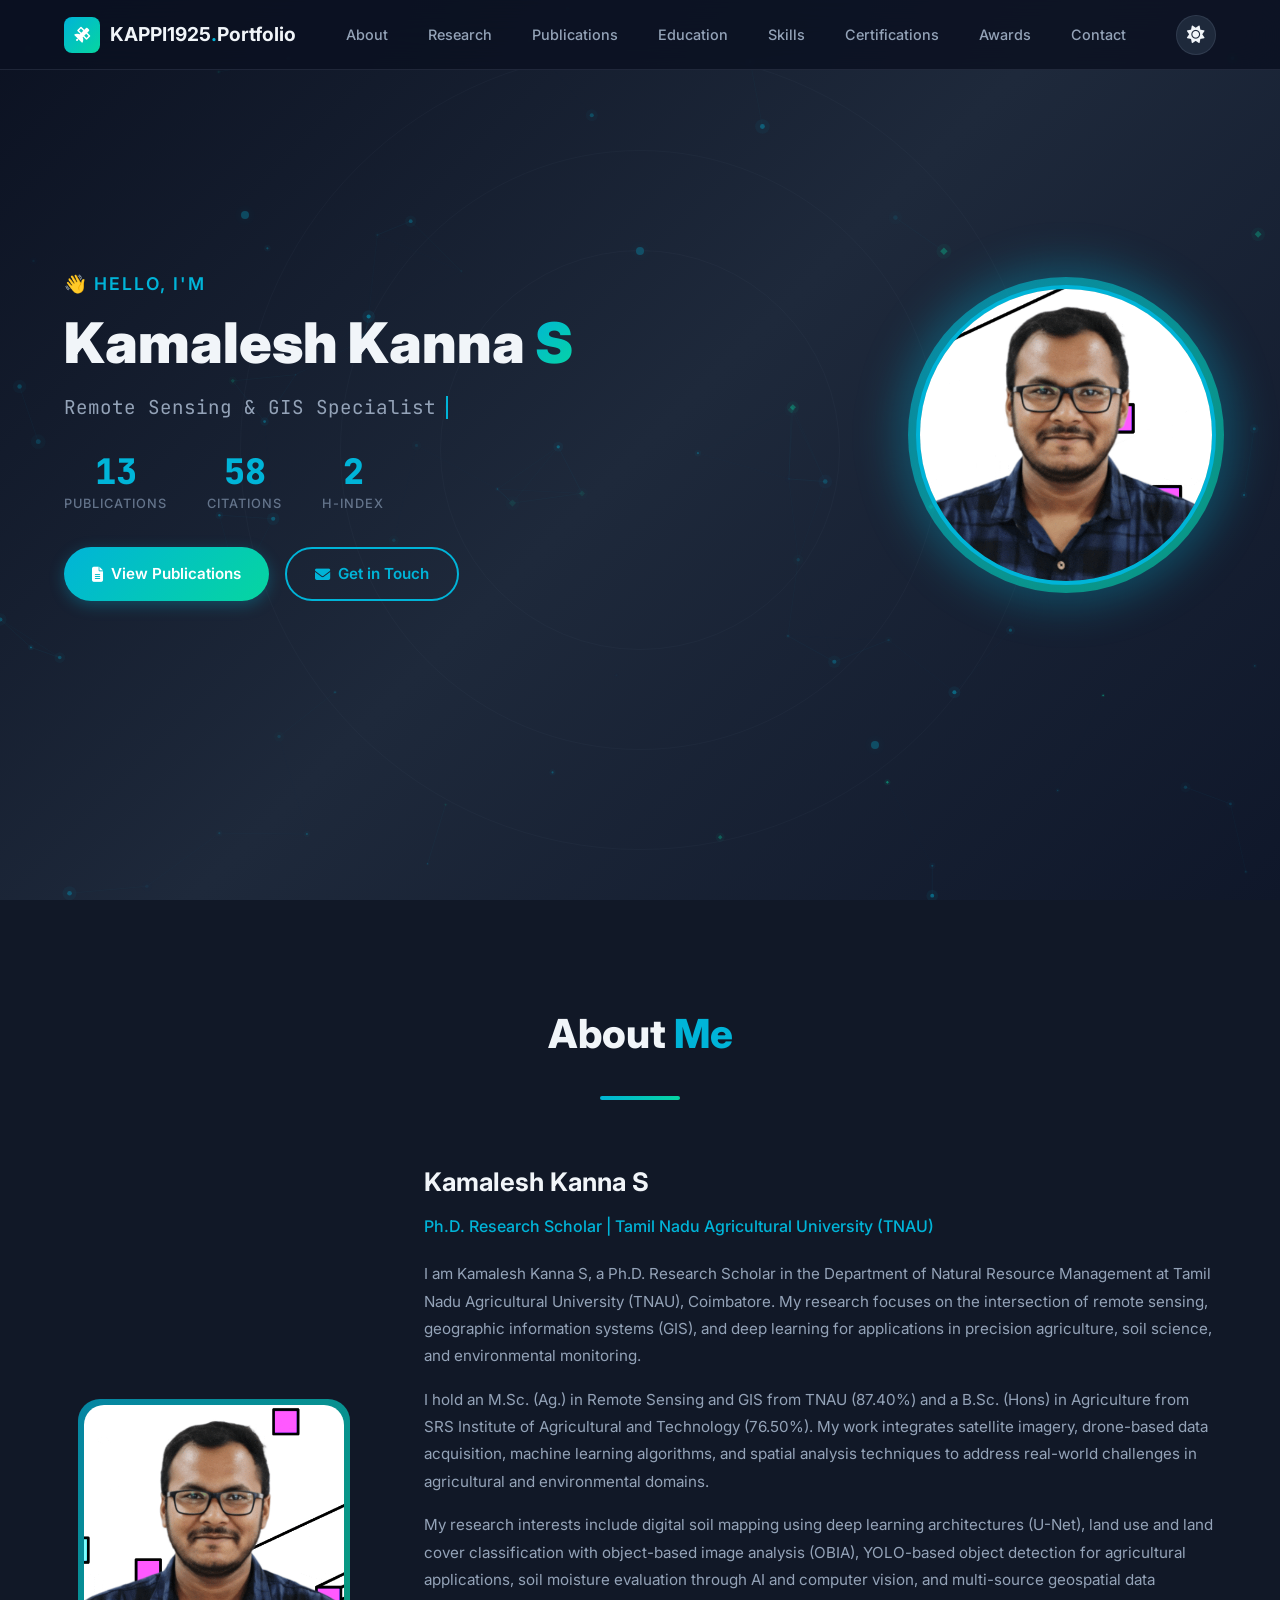
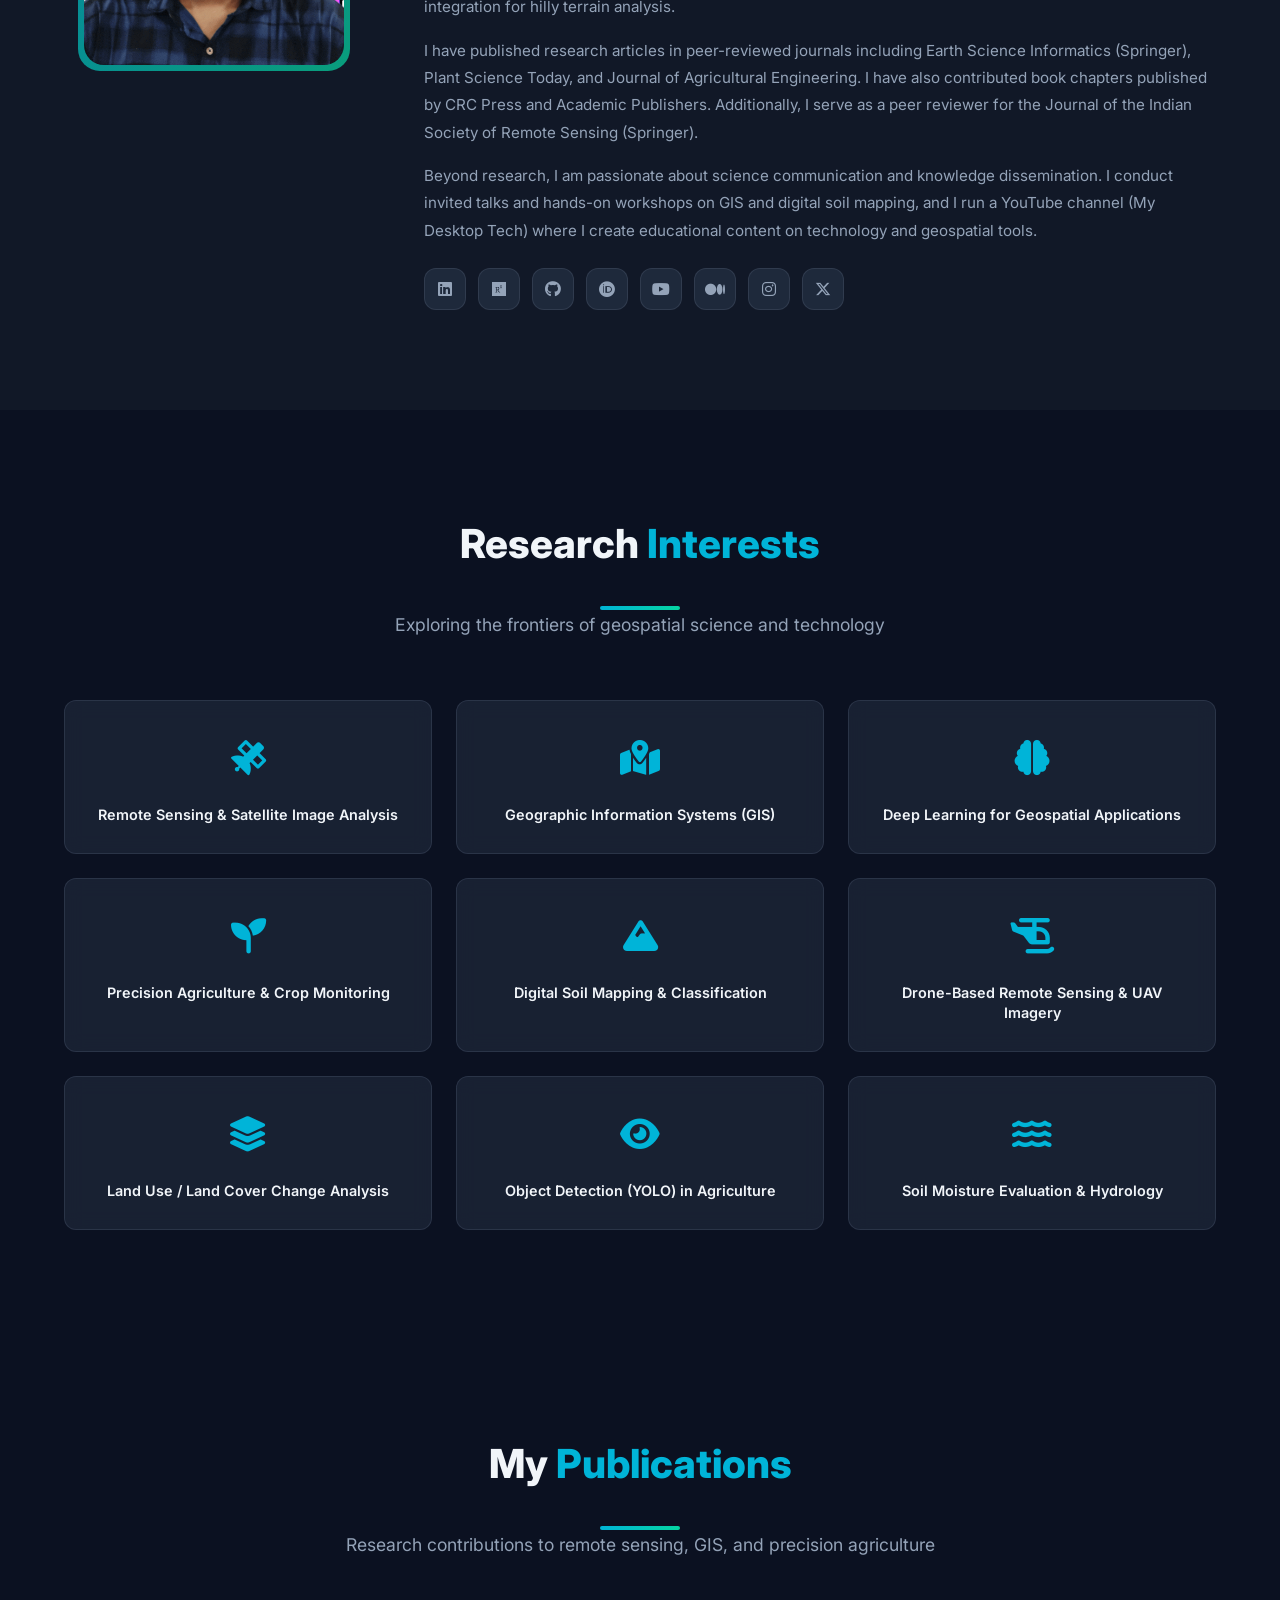
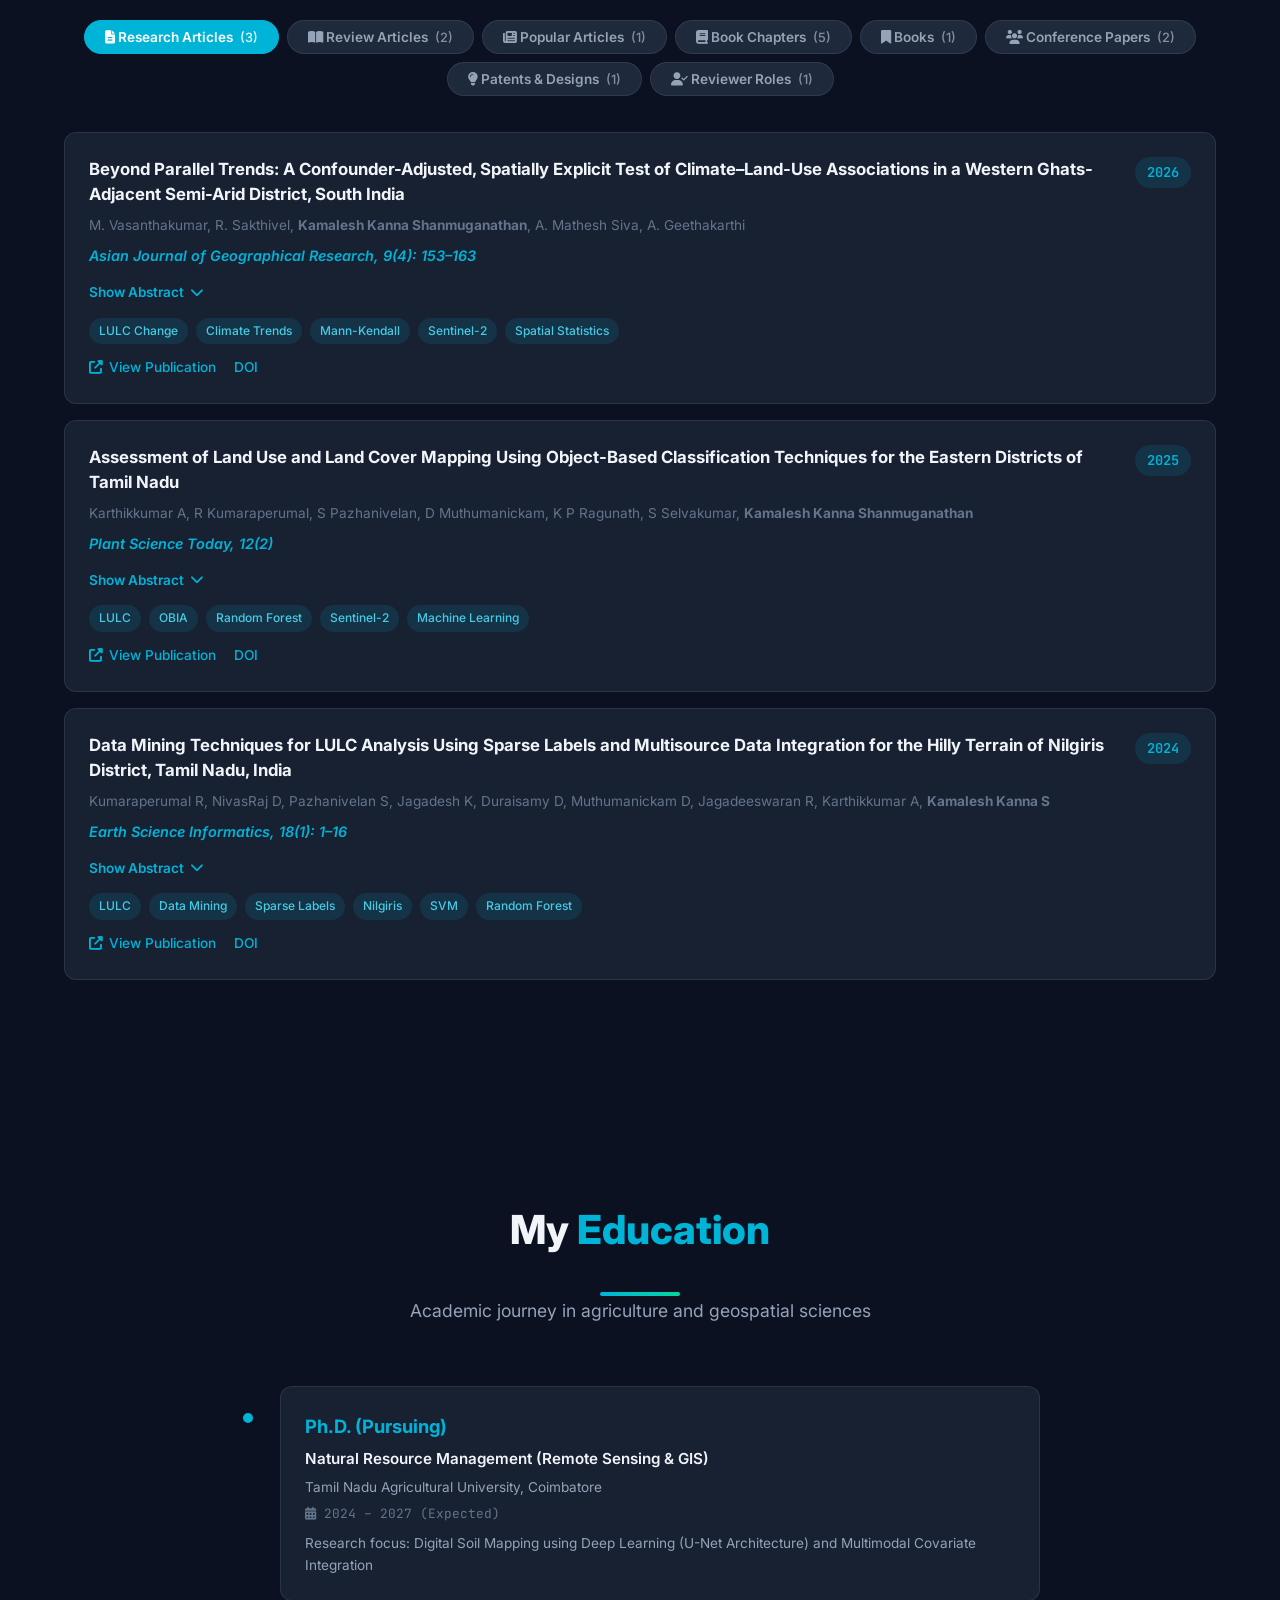
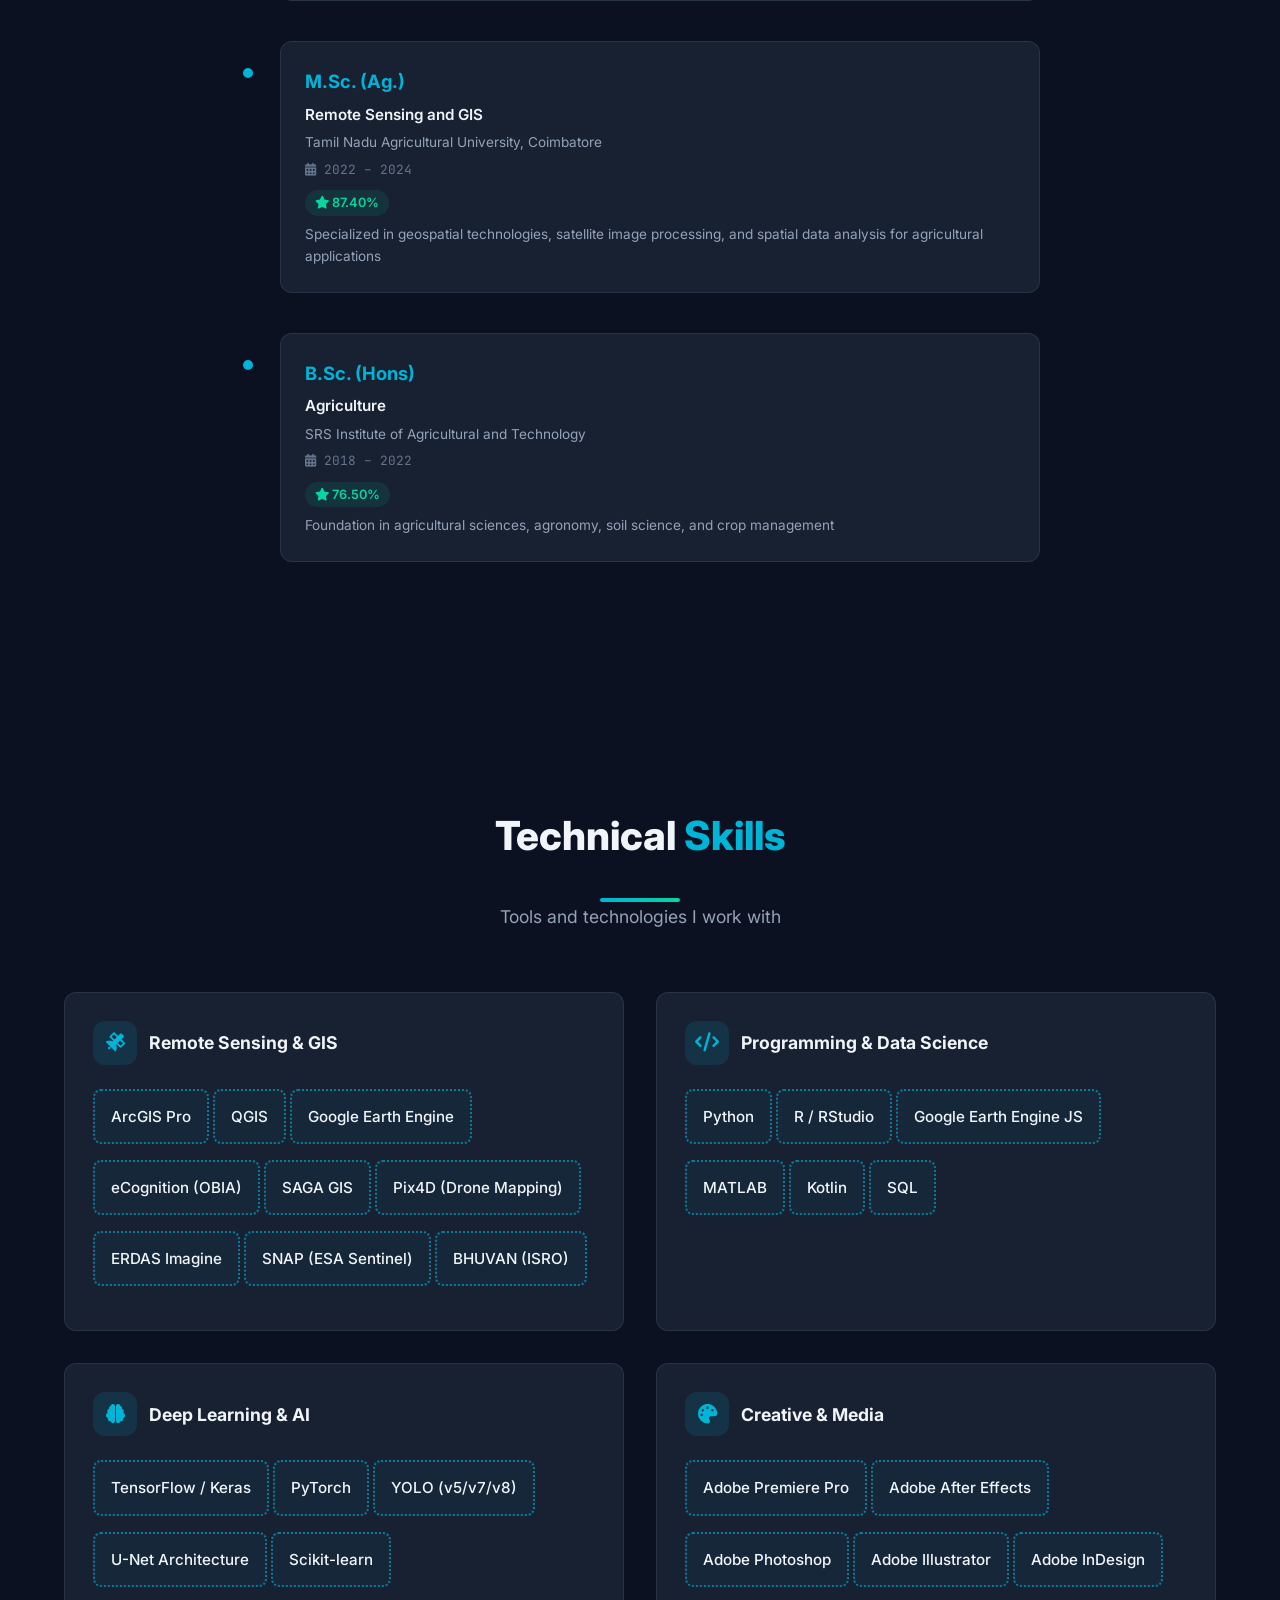
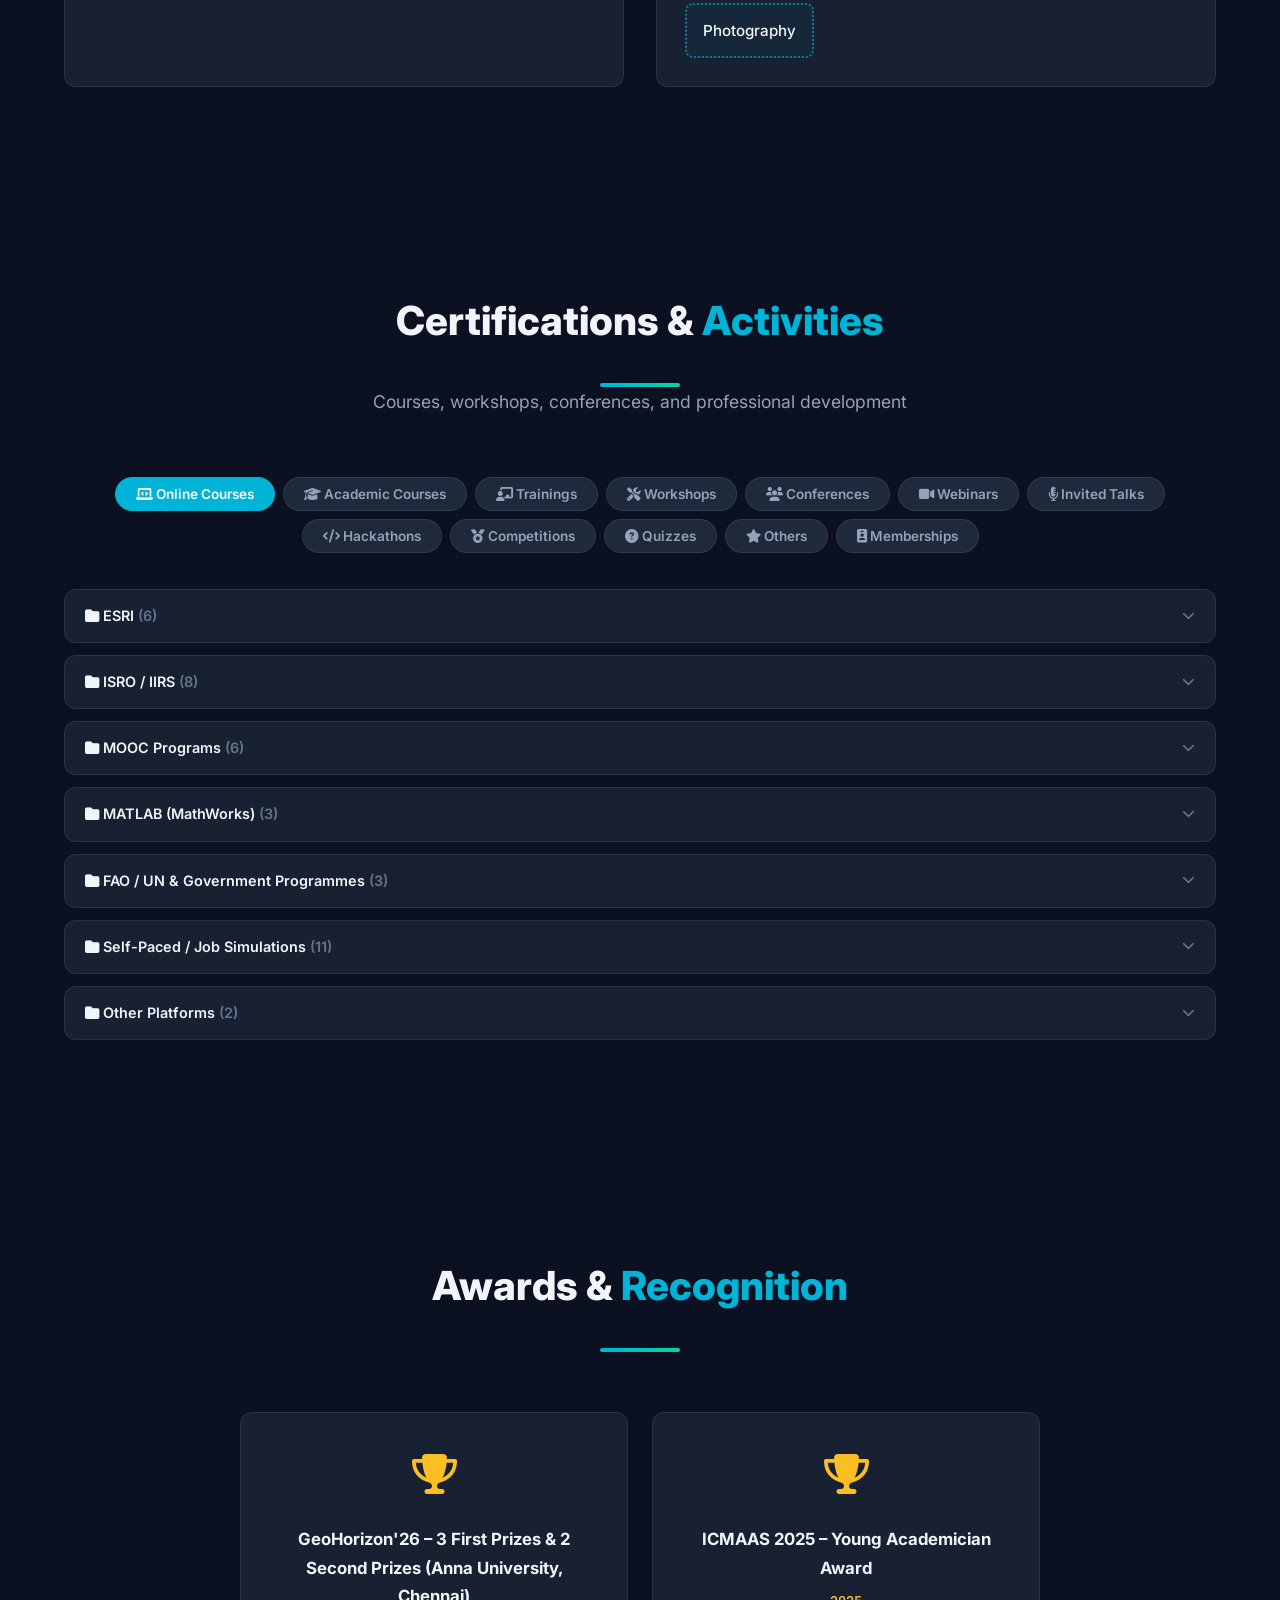
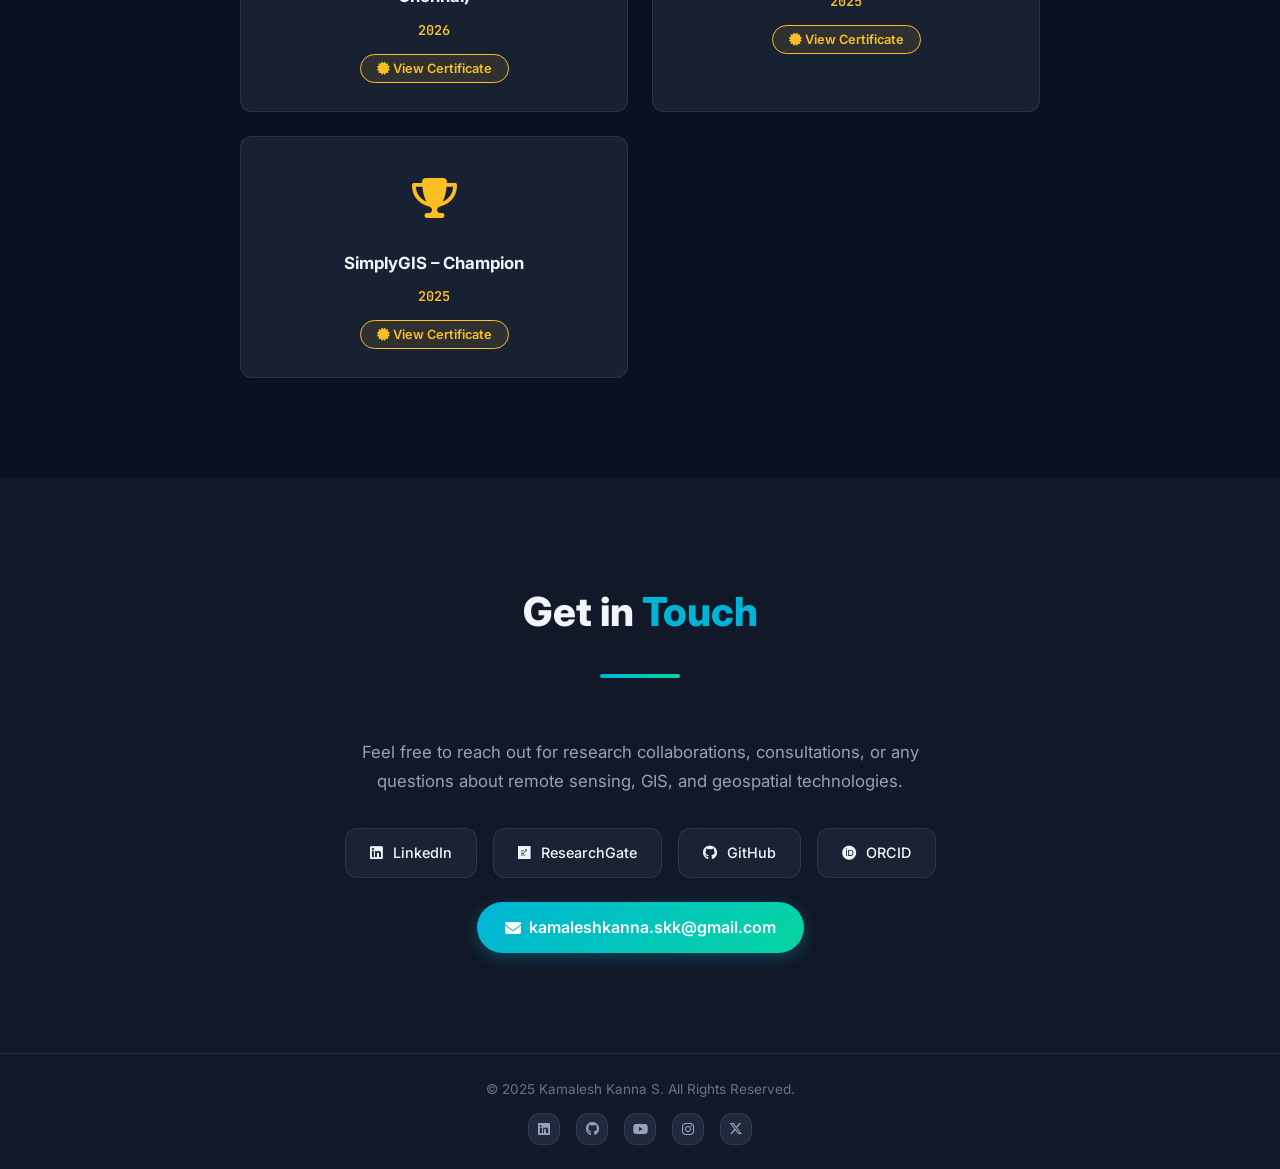
==== commit 0e568877: "Auto-update citations and h-index from Google Scholar via SerpApi Weekly GitHub Actions job writes d" ====
--- a/index.html
+++ b/index.html
@@ -115,11 +115,11 @@
               <div class="stat-label">Publications</div>
             </div>
             <div class="stat-item">
-              <div class="stat-number" data-target="58">0</div>
+              <div class="stat-number" id="stat-citations" data-target="58">0</div>
               <div class="stat-label">Citations</div>
             </div>
             <div class="stat-item">
-              <div class="stat-number" data-target="2">0</div>
+              <div class="stat-number" id="stat-hindex" data-target="2">0</div>
               <div class="stat-label">h-Index</div>
             </div>
           </div>
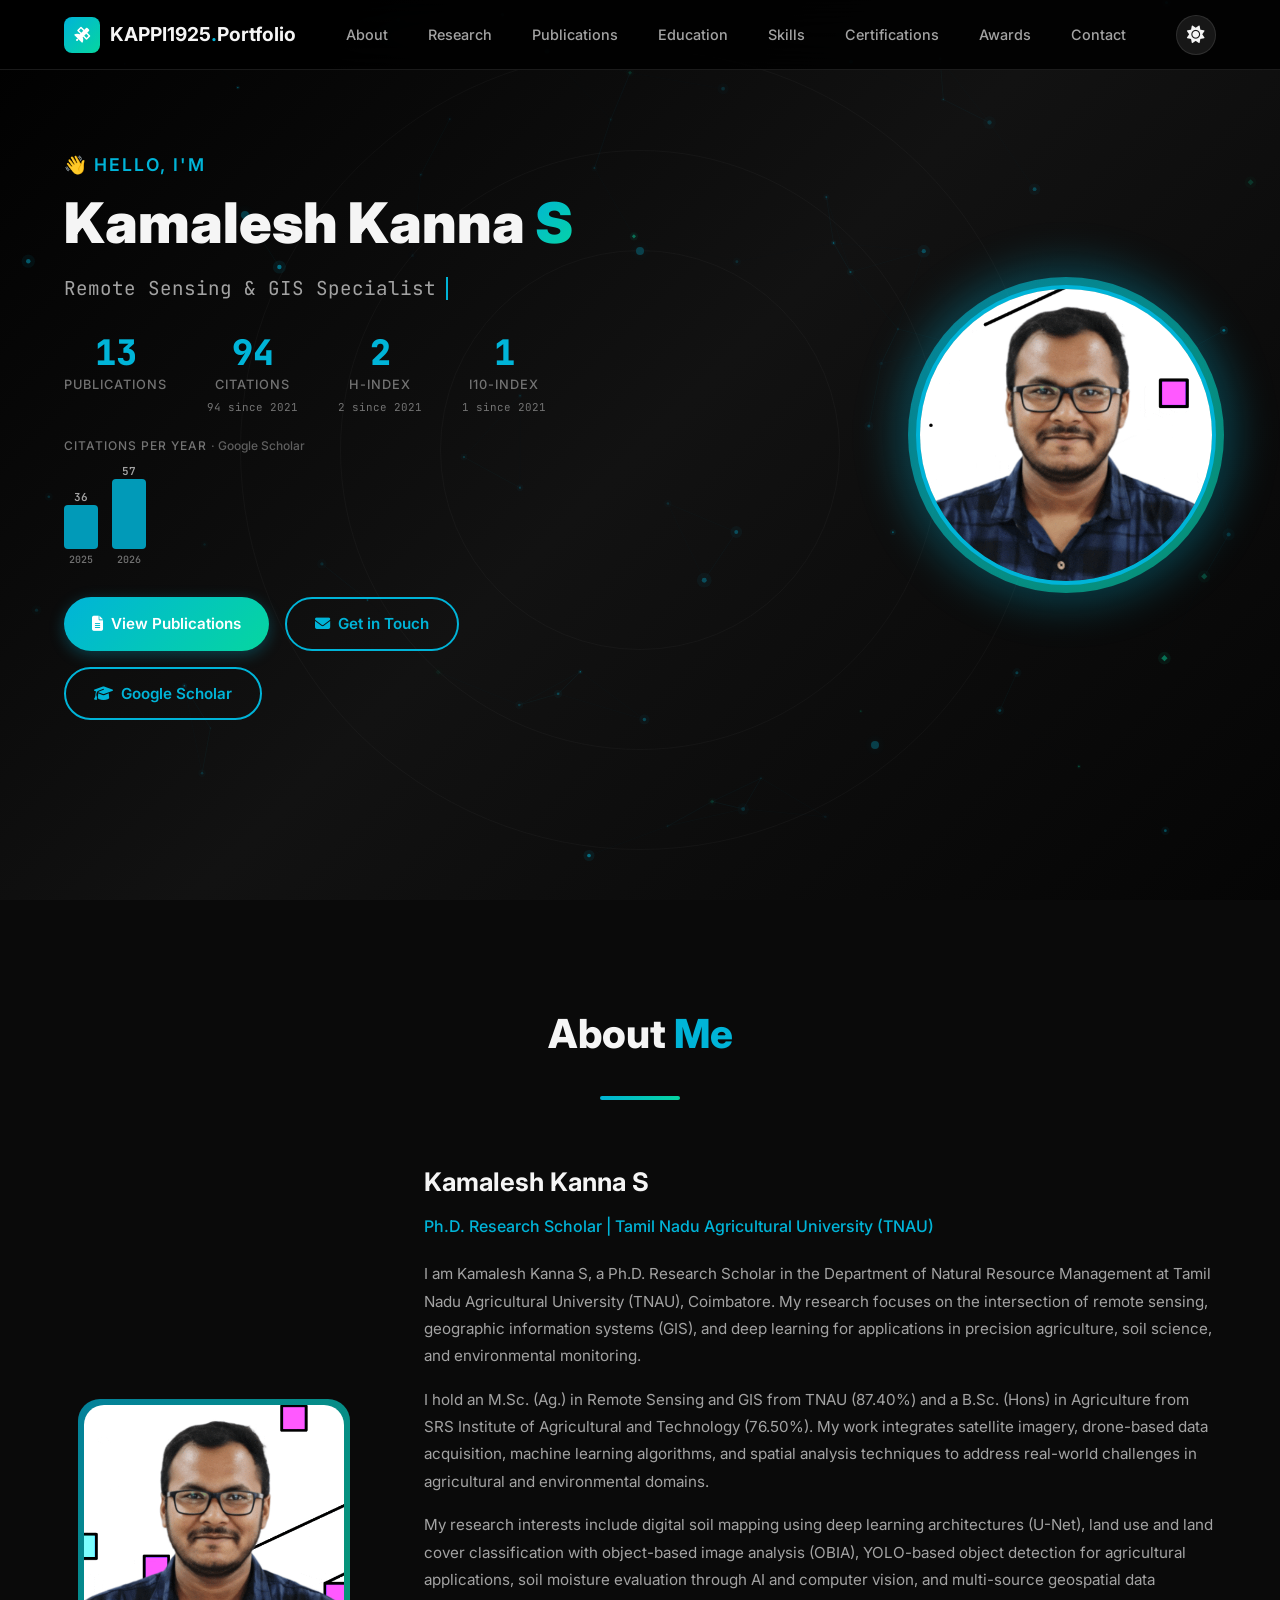
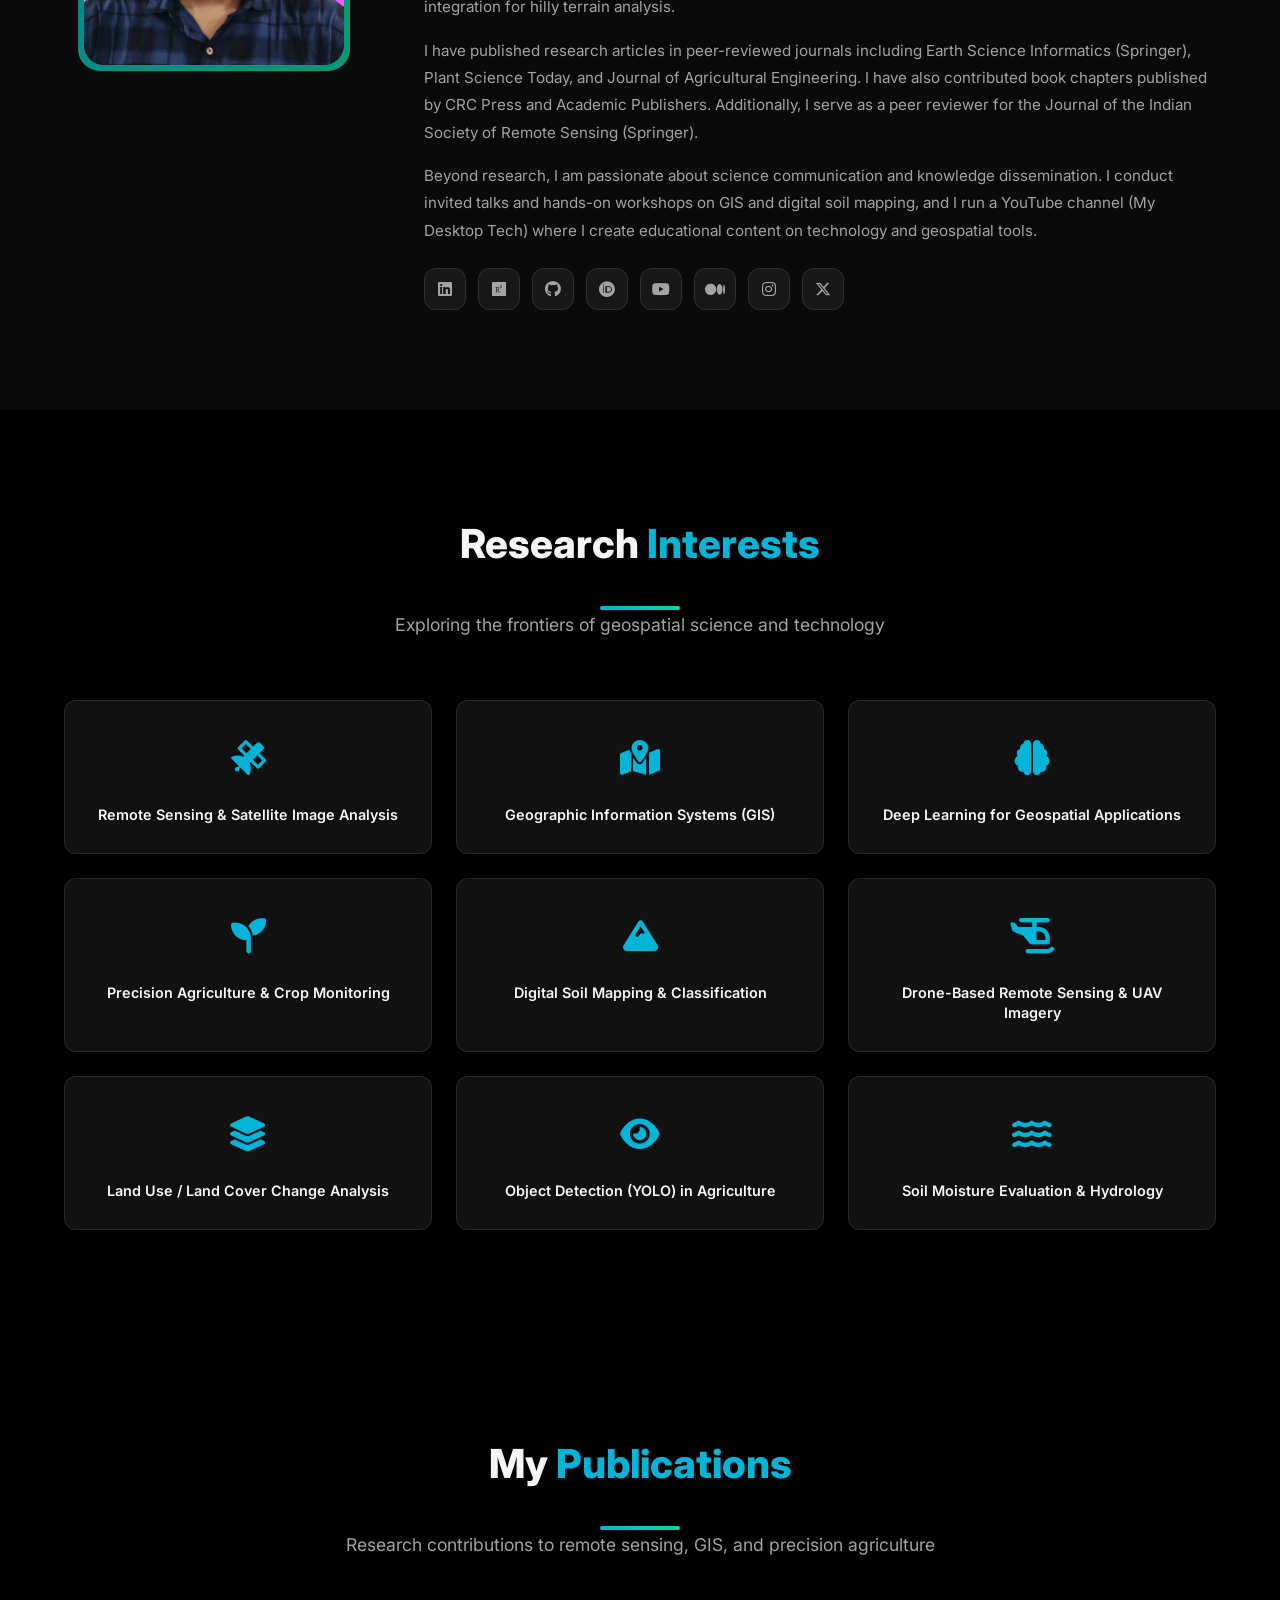
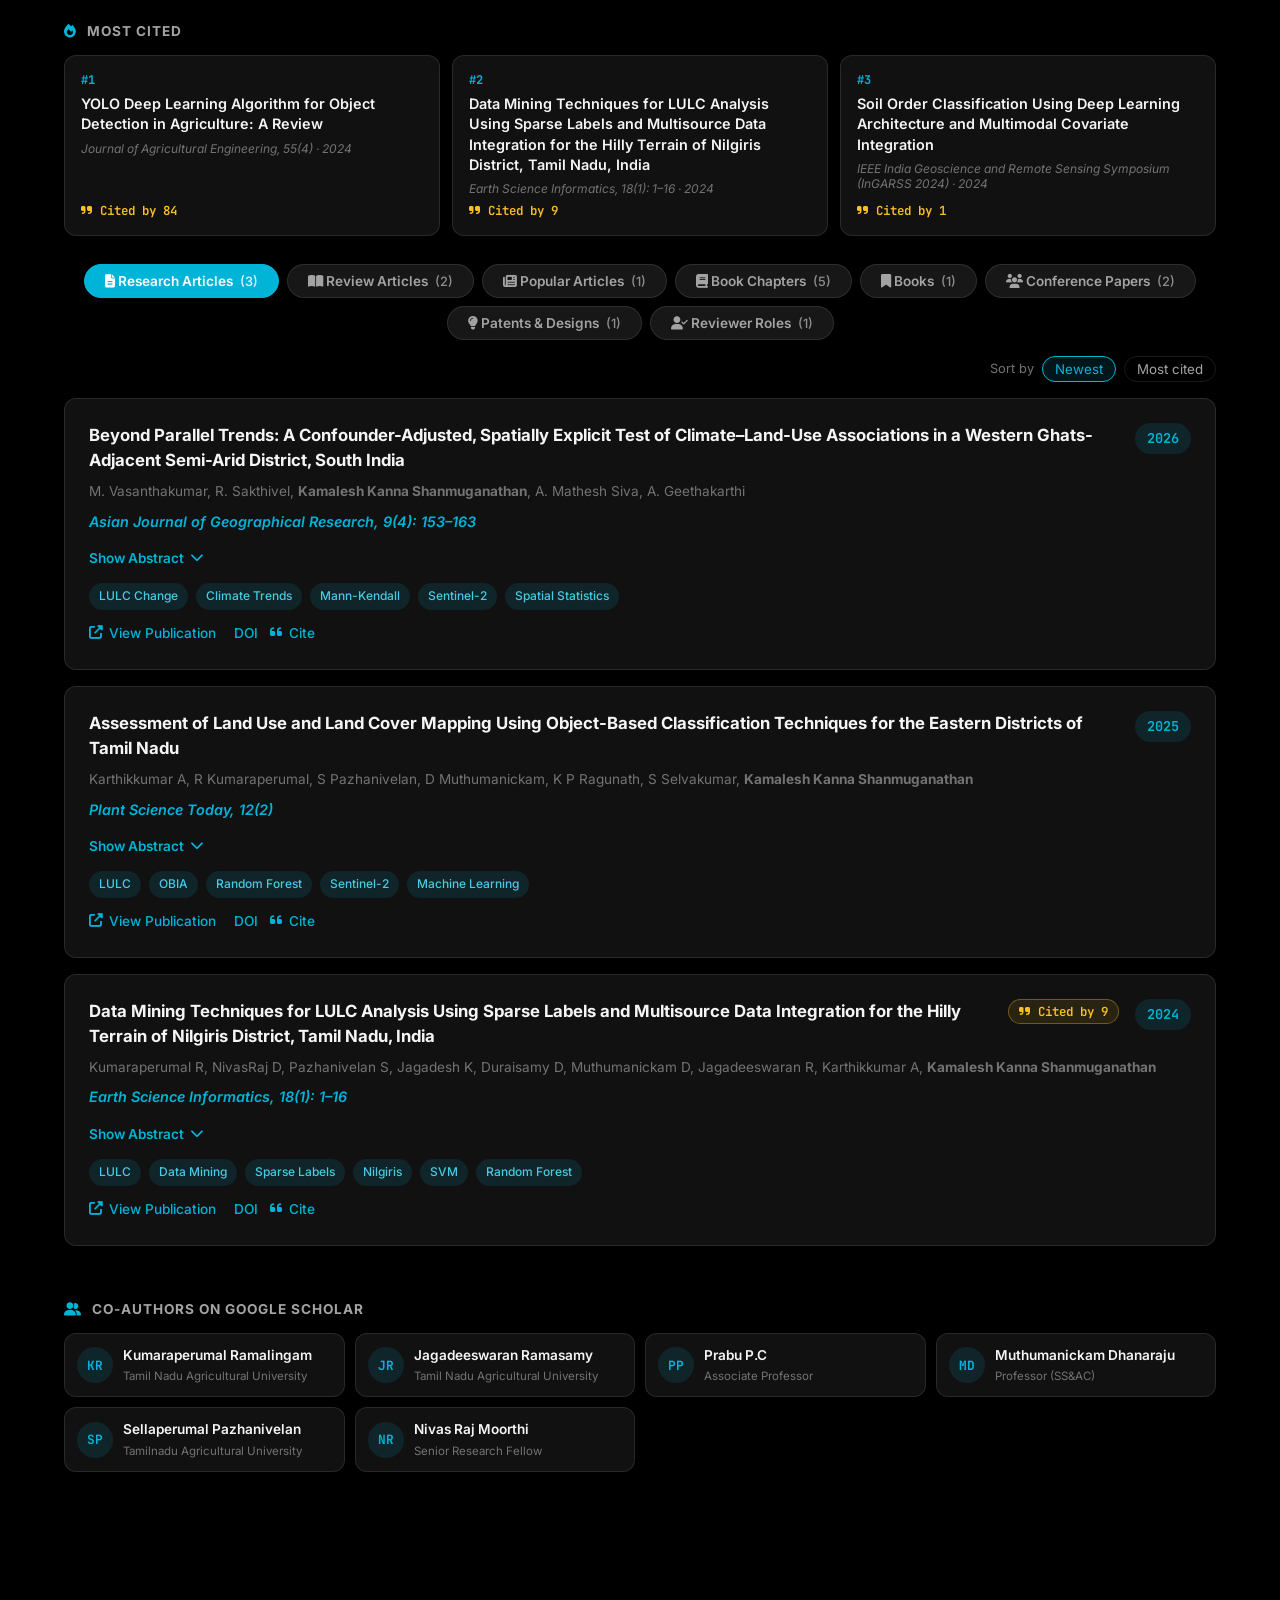
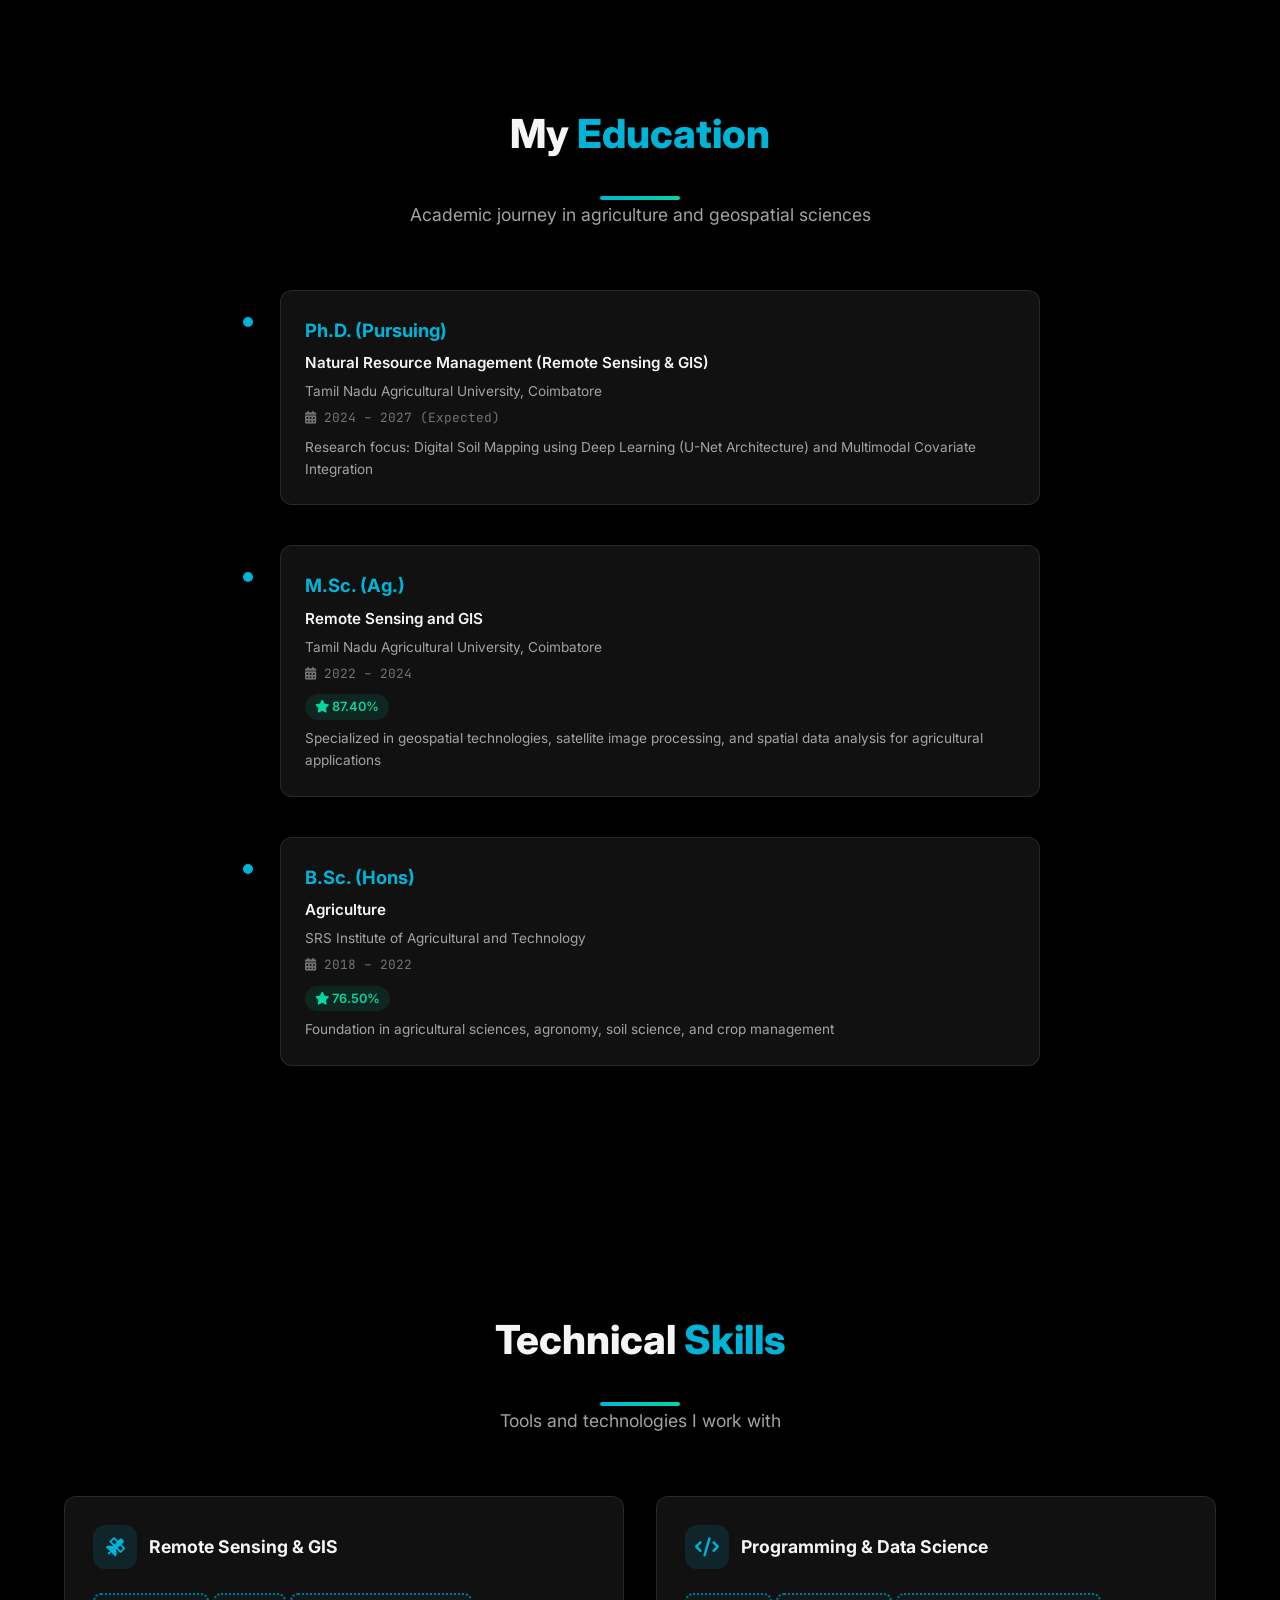
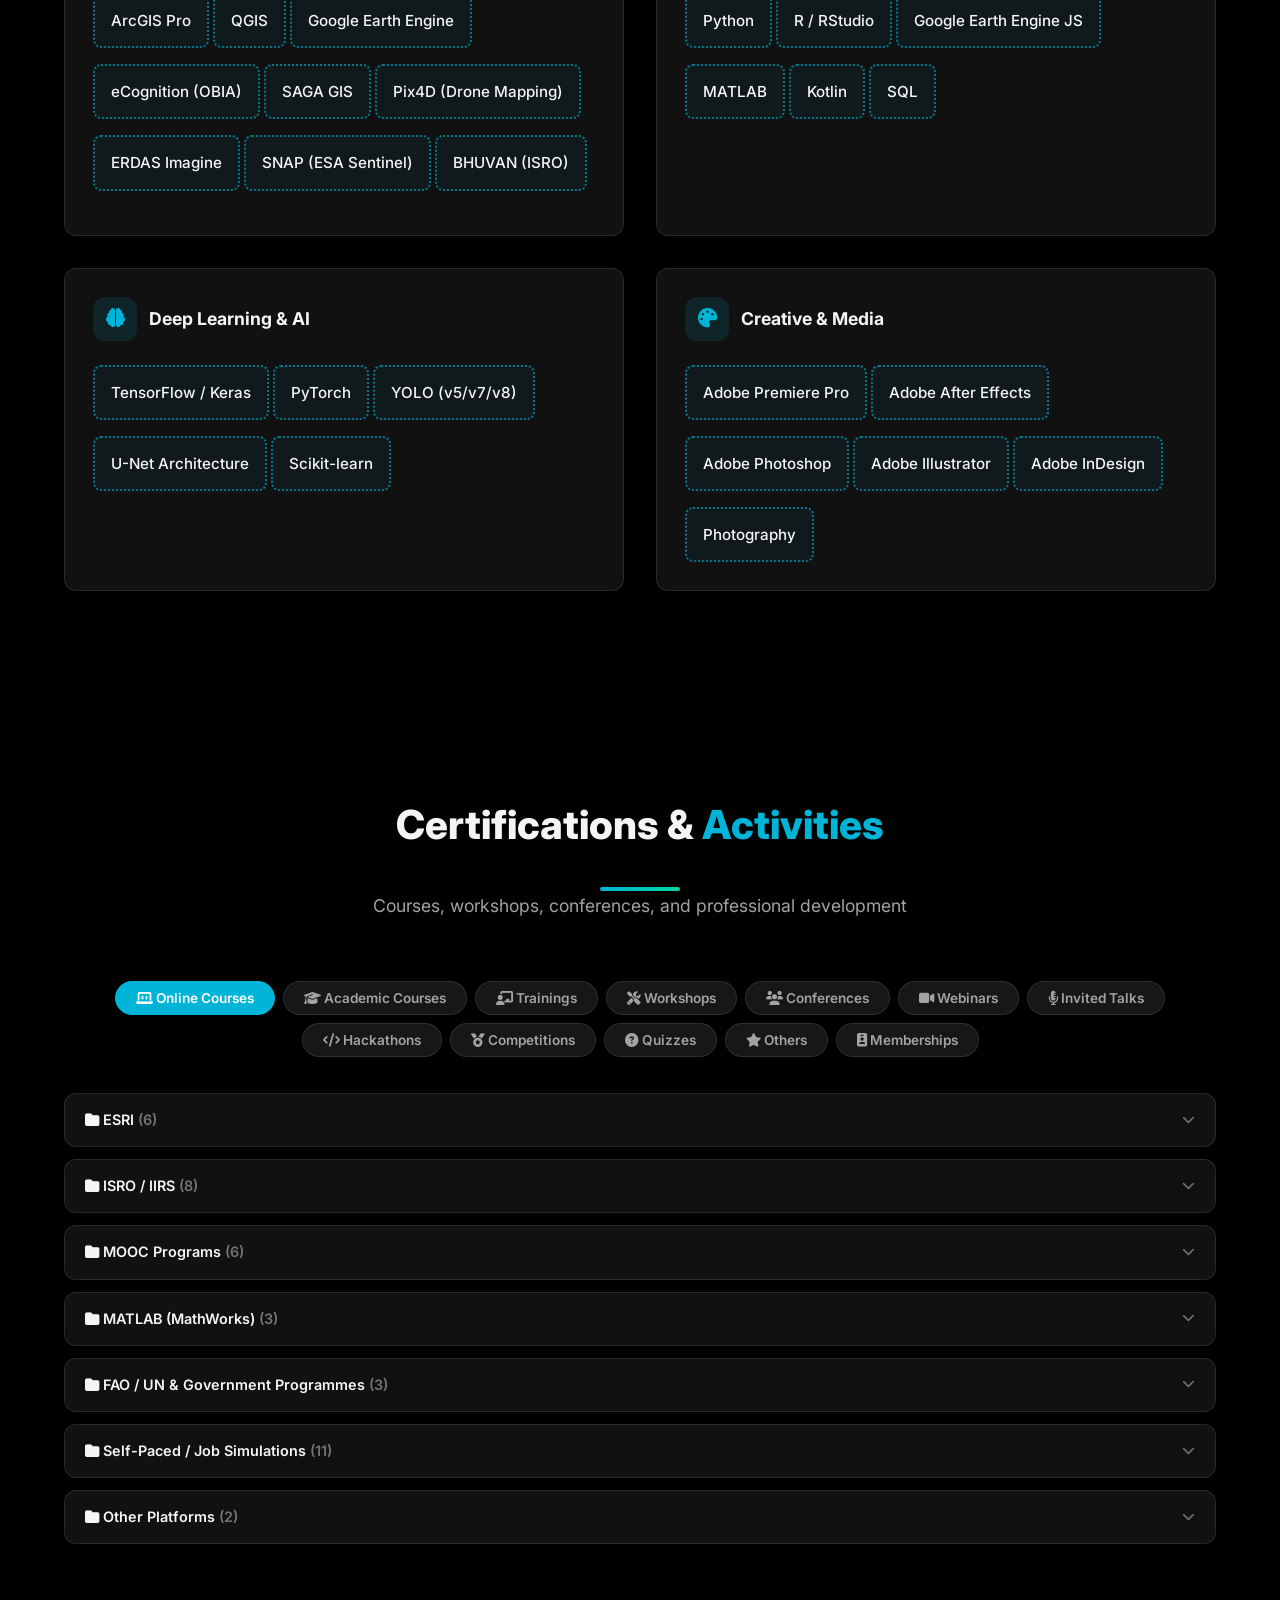
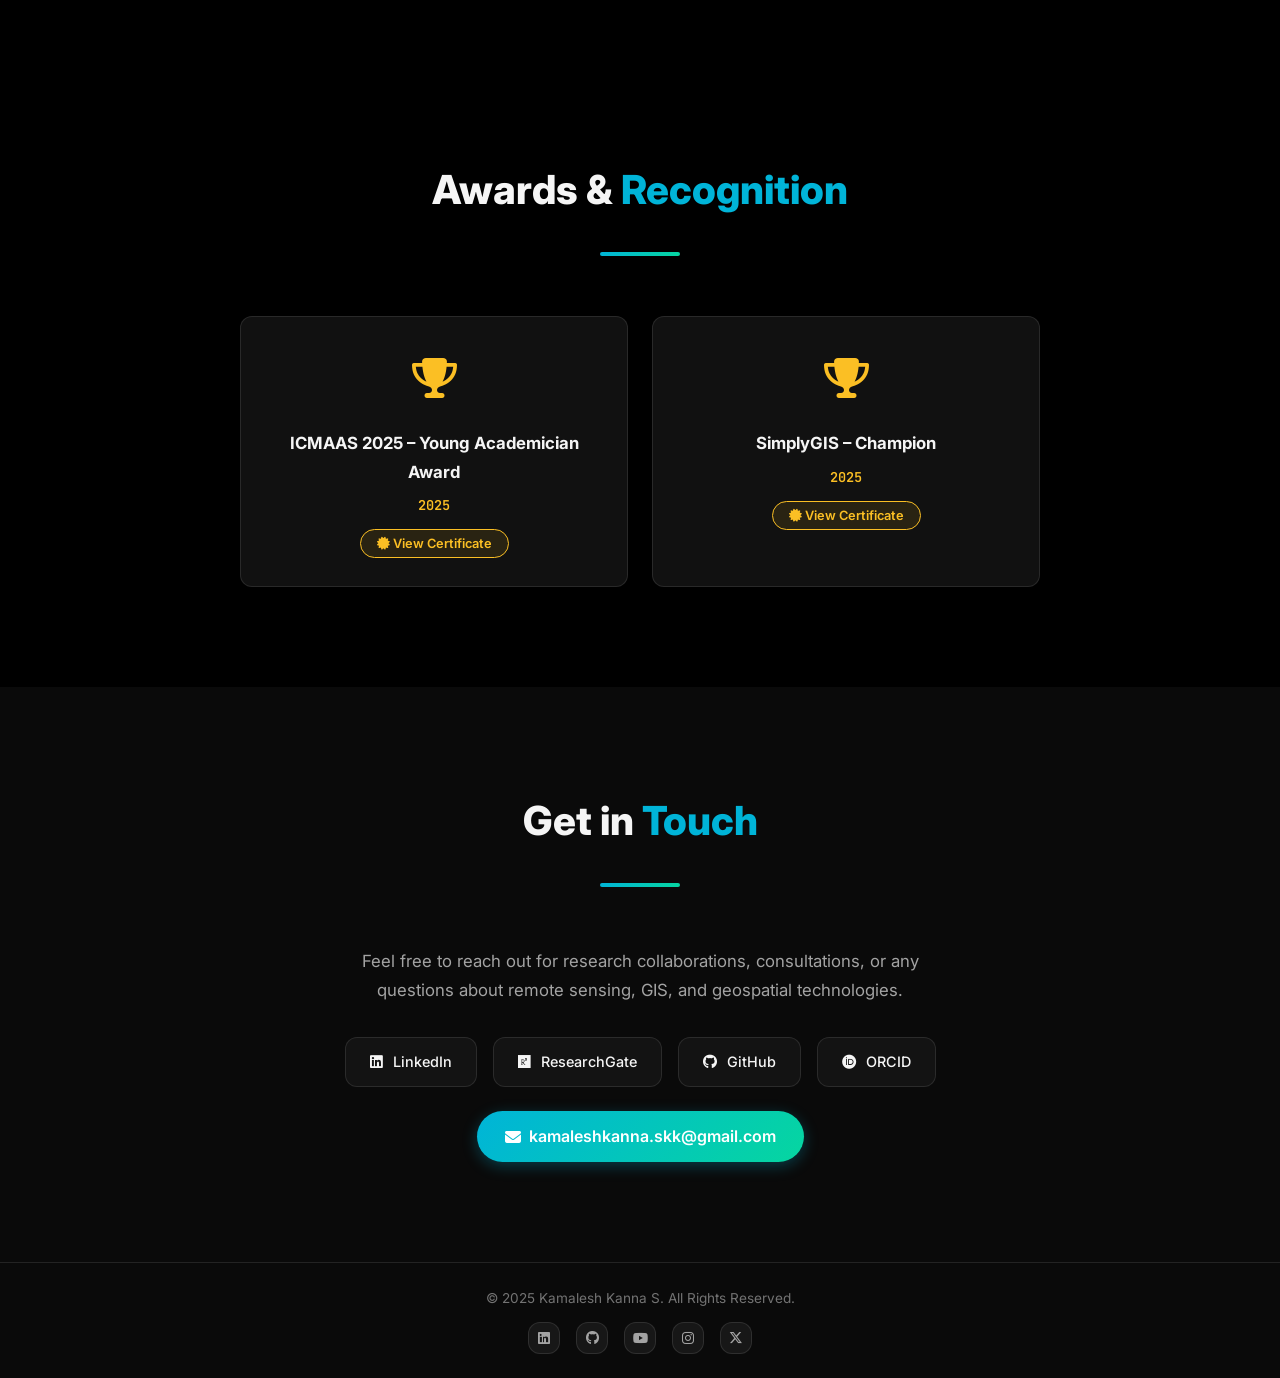
==== commit dd3ac855: "Google Scholar add-ons on the site; monthly updates; own citation formats - Hero: citations-per-year" ====
--- a/index.html
+++ b/index.html
@@ -117,18 +117,30 @@
             <div class="stat-item">
               <div class="stat-number" id="stat-citations" data-target="58">0</div>
               <div class="stat-label">Citations</div>
+              <div class="stat-sub" id="stat-citations-since"></div>
             </div>
             <div class="stat-item">
               <div class="stat-number" id="stat-hindex" data-target="2">0</div>
               <div class="stat-label">h-Index</div>
+              <div class="stat-sub" id="stat-hindex-since"></div>
+            </div>
+            <div class="stat-item" id="stat-i10-item" hidden>
+              <div class="stat-number" id="stat-i10" data-target="0">0</div>
+              <div class="stat-label">i10-Index</div>
+              <div class="stat-sub" id="stat-i10-since"></div>
             </div>
           </div>
+          <div class="hero-cite-chart" id="hero-cite-chart" hidden></div>
           <div class="hero-actions">
             <a href="#publications" class="btn btn-primary">
               <i class="fas fa-file-alt"></i> View Publications
             </a>
             <a href="#contact" class="btn btn-outline">
               <i class="fas fa-envelope"></i> Get in Touch
+            </a>
+            <a href="https://scholar.google.com/citations?user=HGfTEjkAAAAJ&amp;hl=en" target="_blank" rel="noopener noreferrer"
+              class="btn btn-outline" id="scholar-profile-btn">
+              <i class="fas fa-graduation-cap"></i> Google Scholar
             </a>
           </div>
         </div>
@@ -303,6 +315,7 @@
        ═══════════════════════════════════════════════════════ -->
   <script src="js/particles.js"></script>
   <script src="js/app.js"></script>
+  <script src="js/scholar.js"></script>
 
 </body>
 
--- a/css/style.css
+++ b/css/style.css
@@ -9,38 +9,38 @@
 /* ─── CSS Custom Properties (Theme Variables) ──────────── */
 :root {
   /* Dark Theme (Default) */
-  --bg-primary: #0b1121;
-  --bg-secondary: #111827;
-  --bg-tertiary: #1e293b;
-  --bg-card: rgba(30, 41, 59, 0.7);
-  --bg-card-hover: rgba(30, 41, 59, 0.9);
-  --bg-glass: rgba(17, 24, 39, 0.8);
-  --text-primary: #f1f5f9;
-  --text-secondary: #94a3b8;
-  --text-muted: #64748b;
+  --bg-primary: #000000;
+  --bg-secondary: #0a0a0a;
+  --bg-tertiary: #171717;
+  --bg-card: rgba(23, 23, 23, 0.75);
+  --bg-card-hover: rgba(32, 32, 32, 0.9);
+  --bg-glass: rgba(10, 10, 10, 0.85);
+  --text-primary: #f5f5f5;
+  --text-secondary: #a3a3a3;
+  --text-muted: #737373;
   --accent: #00b4d8;
   --accent-light: #48cae4;
   --accent-dark: #0096c7;
   --accent-glow: rgba(0, 180, 216, 0.3);
   --accent-secondary: #06d6a0;
-  --border: rgba(148, 163, 184, 0.15);
+  --border: rgba(255, 255, 255, 0.1);
   --border-hover: rgba(0, 180, 216, 0.4);
-  --shadow: 0 4px 30px rgba(0, 0, 0, 0.3);
-  --shadow-lg: 0 10px 50px rgba(0, 0, 0, 0.4);
+  --shadow: 0 4px 30px rgba(0, 0, 0, 0.6);
+  --shadow-lg: 0 10px 50px rgba(0, 0, 0, 0.7);
   --shadow-glow: 0 0 30px rgba(0, 180, 216, 0.15);
-  --nav-bg: rgba(11, 17, 33, 0.85);
-  --scrollbar-track: #111827;
-  --scrollbar-thumb: #334155;
+  --nav-bg: rgba(0, 0, 0, 0.85);
+  --scrollbar-track: #0a0a0a;
+  --scrollbar-thumb: #333333;
   --tag-bg: rgba(0, 180, 216, 0.12);
   --tag-text: #48cae4;
   --timeline-line: rgba(0, 180, 216, 0.3);
-  --skill-bar-bg: rgba(148, 163, 184, 0.1);
+  --skill-bar-bg: rgba(255, 255, 255, 0.08);
   --skill-bar: linear-gradient(90deg, #00b4d8, #06d6a0);
   --gold: #fbbf24;
   --gold-glow: rgba(251, 191, 36, 0.4);
-  --gradient-hero: linear-gradient(135deg, #0b1121 0%, #1e293b 50%, #0f172a 100%);
+  --gradient-hero: linear-gradient(135deg, #000000 0%, #121212 50%, #050505 100%);
   --gradient-accent: linear-gradient(135deg, #00b4d8, #06d6a0);
-  --gradient-card: linear-gradient(145deg, rgba(30, 41, 59, 0.8), rgba(17, 24, 39, 0.6));
+  --gradient-card: linear-gradient(145deg, rgba(28, 28, 28, 0.8), rgba(10, 10, 10, 0.6));
 
   /* Spacing */
   --section-padding: 100px 0;
@@ -1930,3 +1930,95 @@
   font-family: inherit;
   cursor: pointer;
 }
+
+/* ─── Medal badges (1st / 2nd / 3rd place) ────────────── */
+.medal-gold   { --medal: #fbbf24; --medal-bg: rgba(251, 191, 36, 0.1); }
+.medal-silver { --medal: #a8b3c2; --medal-bg: rgba(168, 179, 194, 0.12); }
+.medal-bronze { --medal: #cd7f32; --medal-bg: rgba(205, 127, 50, 0.12); }
+[data-theme="light"] .medal-gold   { --medal: #b7791f; }
+[data-theme="light"] .medal-silver { --medal: #64748b; }
+[data-theme="light"] .medal-bronze { --medal: #a0522d; }
+.medal-icon { color: var(--medal); margin-right: 4px; }
+.cert-view-btn.medal-btn { background: var(--medal-bg); border-color: var(--medal); color: var(--medal); }
+.cert-view-btn.medal-btn:hover { background: var(--medal); color: #000; }
+
+/* ─── Google Scholar add-ons (js/scholar.js) ───────────── */
+.stat-sub { font-size: 0.68rem; color: var(--text-muted); margin-top: 2px; font-family: 'JetBrains Mono', monospace; min-height: 1em; }
+.hero-cite-chart { margin: -12px 0 28px; animation: fadeSlideUp 0.6s ease both; }
+.hero-cite-chart[hidden] { display: none; }
+.cc-title { font-size: 0.75rem; color: var(--text-muted); text-transform: uppercase; letter-spacing: 1px; margin-bottom: 6px; font-weight: 500; }
+.cc-title span { text-transform: none; letter-spacing: 0; opacity: 0.8; }
+.hero-cite-chart svg { overflow: visible; display: block; }
+.cc-bar { fill: var(--accent); opacity: 0.85; transition: opacity var(--transition-fast); }
+.hero-cite-chart g:hover .cc-bar { opacity: 1; }
+.cc-val { fill: var(--text-secondary); font: 600 11px 'JetBrains Mono', monospace; text-anchor: middle; }
+.cc-year { fill: var(--text-muted); font: 500 10px 'JetBrains Mono', monospace; text-anchor: middle; }
+
+.pub-sort { display: flex; align-items: center; justify-content: flex-end; gap: 8px; margin: -20px 0 16px; font-size: 0.8rem; color: var(--text-muted); }
+.pub-sort-btn { background: none; border: 1px solid var(--border); color: var(--text-secondary); border-radius: var(--border-radius-full); padding: 4px 12px; font: 600 0.78rem inherit; font-family: inherit; cursor: pointer; transition: all var(--transition-fast); }
+.pub-sort-btn:hover { border-color: var(--accent); color: var(--accent); }
+.pub-sort-btn.active { background: var(--tag-bg); border-color: var(--accent); color: var(--accent); }
+
+.pub-cited-badge { font: 600 0.78rem 'JetBrains Mono', monospace; color: var(--gold); background: rgba(251, 191, 36, 0.1); border: 1px solid rgba(251, 191, 36, 0.35); padding: 3px 10px; border-radius: var(--border-radius-full); white-space: nowrap; text-decoration: none; transition: all var(--transition-fast); }
+.pub-cited-badge:hover { background: var(--gold); color: #000; }
+[data-theme="light"] .pub-cited-badge { color: #b7791f; border-color: rgba(183, 121, 31, 0.4); }
+.pub-scholar-record { font-size: 0.8rem; color: var(--text-secondary); margin: -4px 0 10px; }
+.pub-scholar-record i { color: var(--text-muted); margin-right: 4px; }
+.pub-spark { display: flex; align-items: flex-end; gap: 4px; height: 40px; margin-top: 12px; }
+.pub-spark-label { font-size: 0.7rem; color: var(--text-muted); align-self: center; margin-right: 6px; }
+.pub-spark-col { display: flex; flex-direction: column; justify-content: flex-end; align-items: center; height: 100%; width: 18px; }
+.pub-spark-bar { width: 12px; background: var(--accent); border-radius: 2px 2px 0 0; opacity: 0.8; }
+.pub-spark-year { font: 500 0.6rem 'JetBrains Mono', monospace; color: var(--text-muted); }
+.pub-card-actions { flex-wrap: wrap; }
+button.pub-cite-btn { background: none; border: none; padding: 0; font-family: inherit; cursor: pointer; }
+
+.pub-top-cited, .pub-coauthors { margin-bottom: 28px; }
+.pub-coauthors { margin-top: 36px; }
+.ptc-title { font-size: 0.85rem; font-weight: 700; color: var(--text-secondary); text-transform: uppercase; letter-spacing: 1px; margin-bottom: 12px; }
+.ptc-title i { color: var(--accent); margin-right: 6px; }
+.ptc-grid { display: grid; grid-template-columns: repeat(auto-fit, minmax(240px, 1fr)); gap: 12px; }
+.ptc-card { text-align: left; display: flex; flex-direction: column; gap: 6px; background: var(--bg-card); border: 1px solid var(--border); border-radius: var(--border-radius); padding: 16px; color: inherit; font-family: inherit; cursor: pointer; transition: all var(--transition-normal); }
+.ptc-card:hover { border-color: var(--border-hover); transform: translateY(-2px); }
+.ptc-rank { font: 700 0.75rem 'JetBrains Mono', monospace; color: var(--accent); }
+.ptc-name { font-size: 0.9rem; font-weight: 600; color: var(--text-primary); line-height: 1.4; }
+.ptc-venue { font-size: 0.75rem; color: var(--text-muted); font-style: italic; }
+.ptc-cites { font: 600 0.78rem 'JetBrains Mono', monospace; color: var(--gold); margin-top: auto; }
+[data-theme="light"] .ptc-cites { color: #b7791f; }
+@keyframes pubFlash { 0%, 100% { box-shadow: none; } 30% { box-shadow: 0 0 0 2px var(--accent), var(--shadow-glow); } }
+.pub-card.pub-flash { animation: pubFlash 1.6s ease; }
+
+.coauthor-grid { display: grid; grid-template-columns: repeat(auto-fill, minmax(230px, 1fr)); gap: 10px; }
+.coauthor { display: flex; align-items: center; gap: 10px; padding: 10px 12px; background: var(--bg-card); border: 1px solid var(--border); border-radius: var(--border-radius); text-decoration: none; transition: border-color var(--transition-fast); }
+.coauthor:hover { border-color: var(--border-hover); }
+.coauthor-avatar { flex: none; width: 36px; height: 36px; border-radius: 50%; display: grid; place-items: center; background: var(--tag-bg); color: var(--accent); font: 700 0.8rem 'JetBrains Mono', monospace; }
+.coauthor-text { display: flex; flex-direction: column; min-width: 0; }
+.coauthor-name { font-size: 0.85rem; font-weight: 600; color: var(--text-primary); }
+.coauthor-aff { font-size: 0.72rem; color: var(--text-muted); white-space: nowrap; overflow: hidden; text-overflow: ellipsis; }
+
+.cite-overlay { position: fixed; inset: 0; background: rgba(0, 0, 0, 0.75); display: none; align-items: center; justify-content: center; z-index: 10001; padding: 16px; }
+.cite-overlay.open { display: flex; }
+.cite-box { background: var(--bg-secondary); border: 1px solid var(--border); border-radius: var(--border-radius-lg); width: min(720px, 100%); max-height: 85vh; display: flex; flex-direction: column; box-shadow: var(--shadow-lg); }
+.cite-head { display: flex; justify-content: space-between; align-items: center; padding: 16px 20px; border-bottom: 1px solid var(--border); font-weight: 700; color: var(--text-primary); }
+.cite-close { background: none; border: none; color: var(--text-muted); font-size: 1.1rem; cursor: pointer; }
+.cite-close:hover { color: var(--accent); }
+.cite-body { overflow-y: auto; padding: 12px 20px 16px; }
+.cite-row { display: grid; grid-template-columns: 90px 1fr auto; gap: 10px 14px; align-items: start; padding: 12px 0; border-bottom: 1px solid var(--border); }
+.cite-row > .cite-copy + .cite-copy { grid-column: 3; }
+.cite-style { font-size: 0.8rem; font-weight: 700; color: var(--accent); padding-top: 2px; }
+.cite-text { font-size: 0.85rem; color: var(--text-secondary); line-height: 1.6; word-break: break-word; }
+.cite-bib { font: 0.75rem/1.5 'JetBrains Mono', monospace; white-space: pre-wrap; margin: 0; }
+.cite-copy { background: var(--tag-bg); border: 1px solid var(--accent); color: var(--accent); border-radius: var(--border-radius-full); padding: 4px 10px; font: 600 0.72rem inherit; font-family: inherit; cursor: pointer; white-space: nowrap; text-decoration: none; text-align: center; }
+.cite-copy:hover { background: var(--accent); color: #fff; }
+.cite-note { font-size: 0.72rem; color: var(--text-muted); margin-top: 10px; }
+@media (max-width: 560px) {
+  .cite-row { grid-template-columns: 1fr auto; }
+  .cite-style { grid-column: 1 / -1; }
+  .cite-row > .cite-copy + .cite-copy { grid-column: 2; }
+  .pub-sort { justify-content: center; margin-top: -16px; }
+  .pub-card-header { flex-wrap: wrap; }
+}
+@media (max-width: 1024px) {
+  .hero-cite-chart:not([hidden]) { display: flex; flex-direction: column; align-items: center; }
+}
+.hero-actions { flex-wrap: wrap; }
+.hero-actions .btn { white-space: nowrap; }
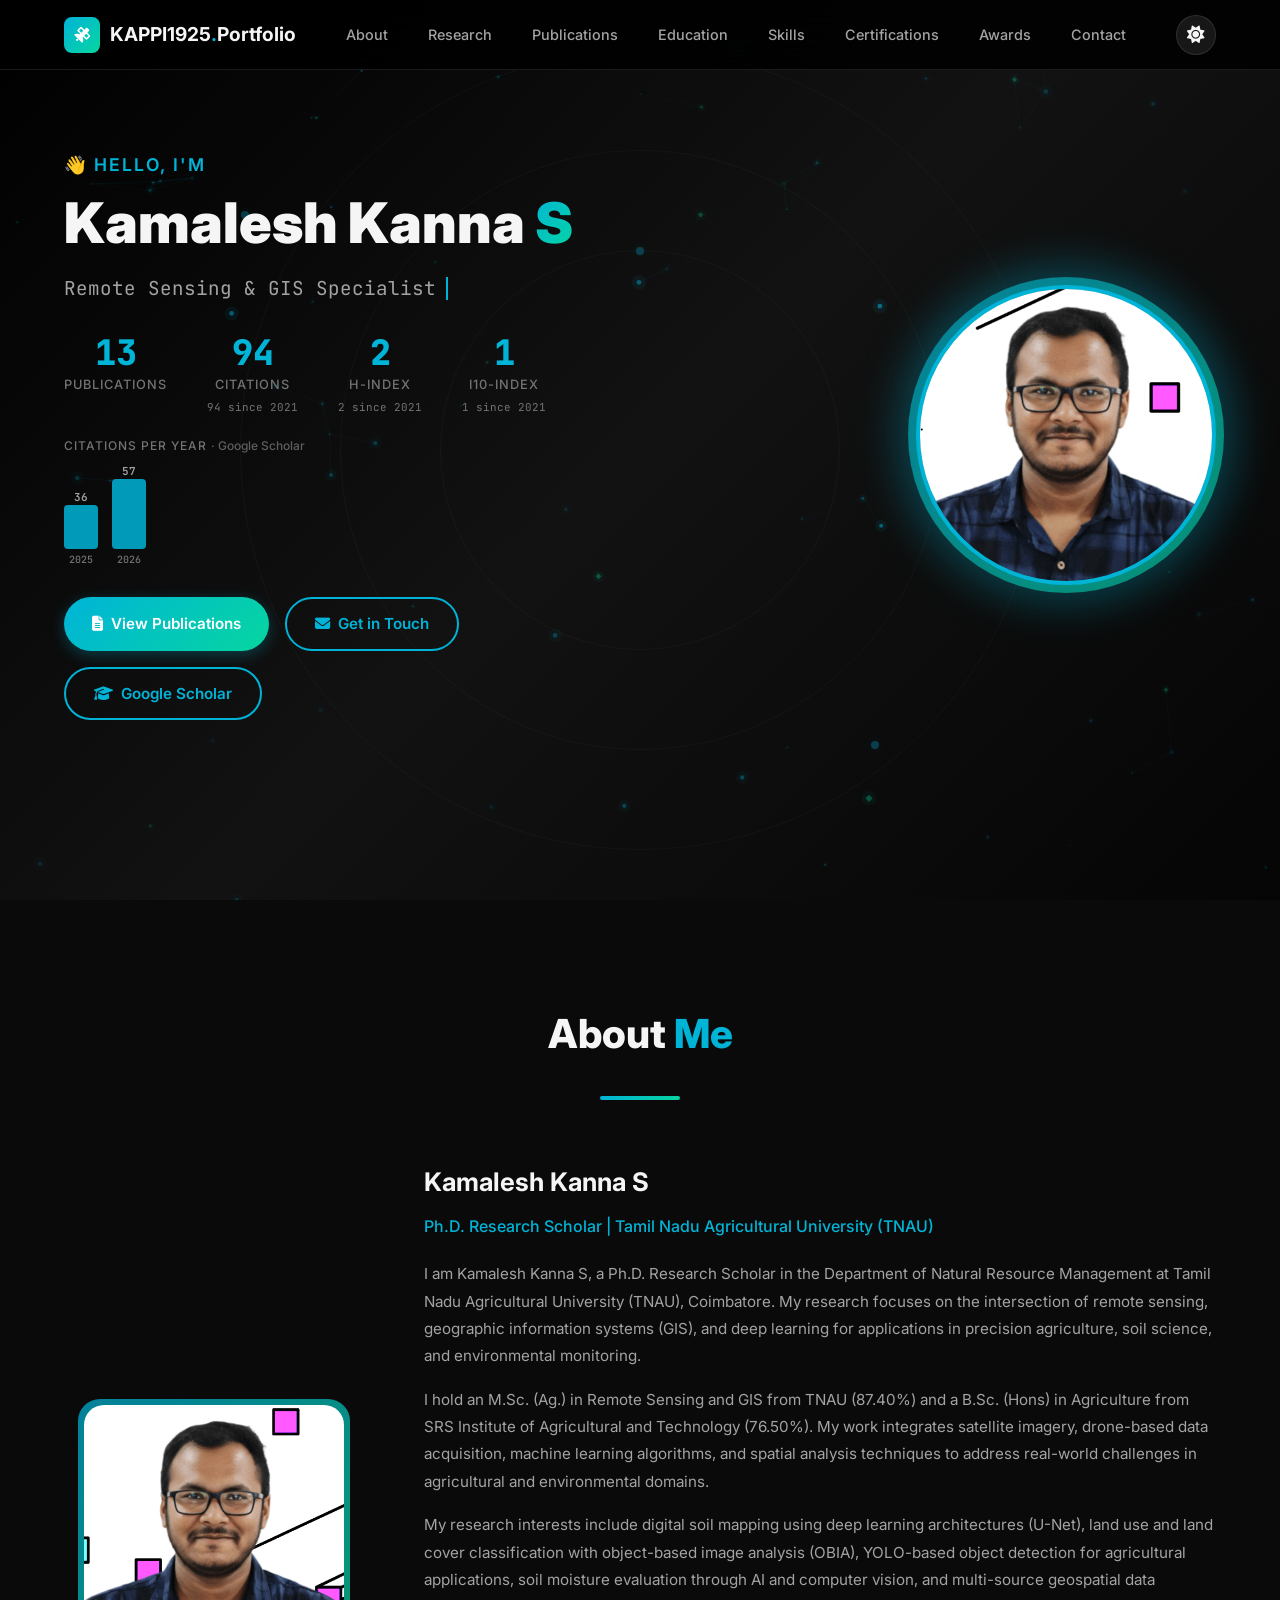
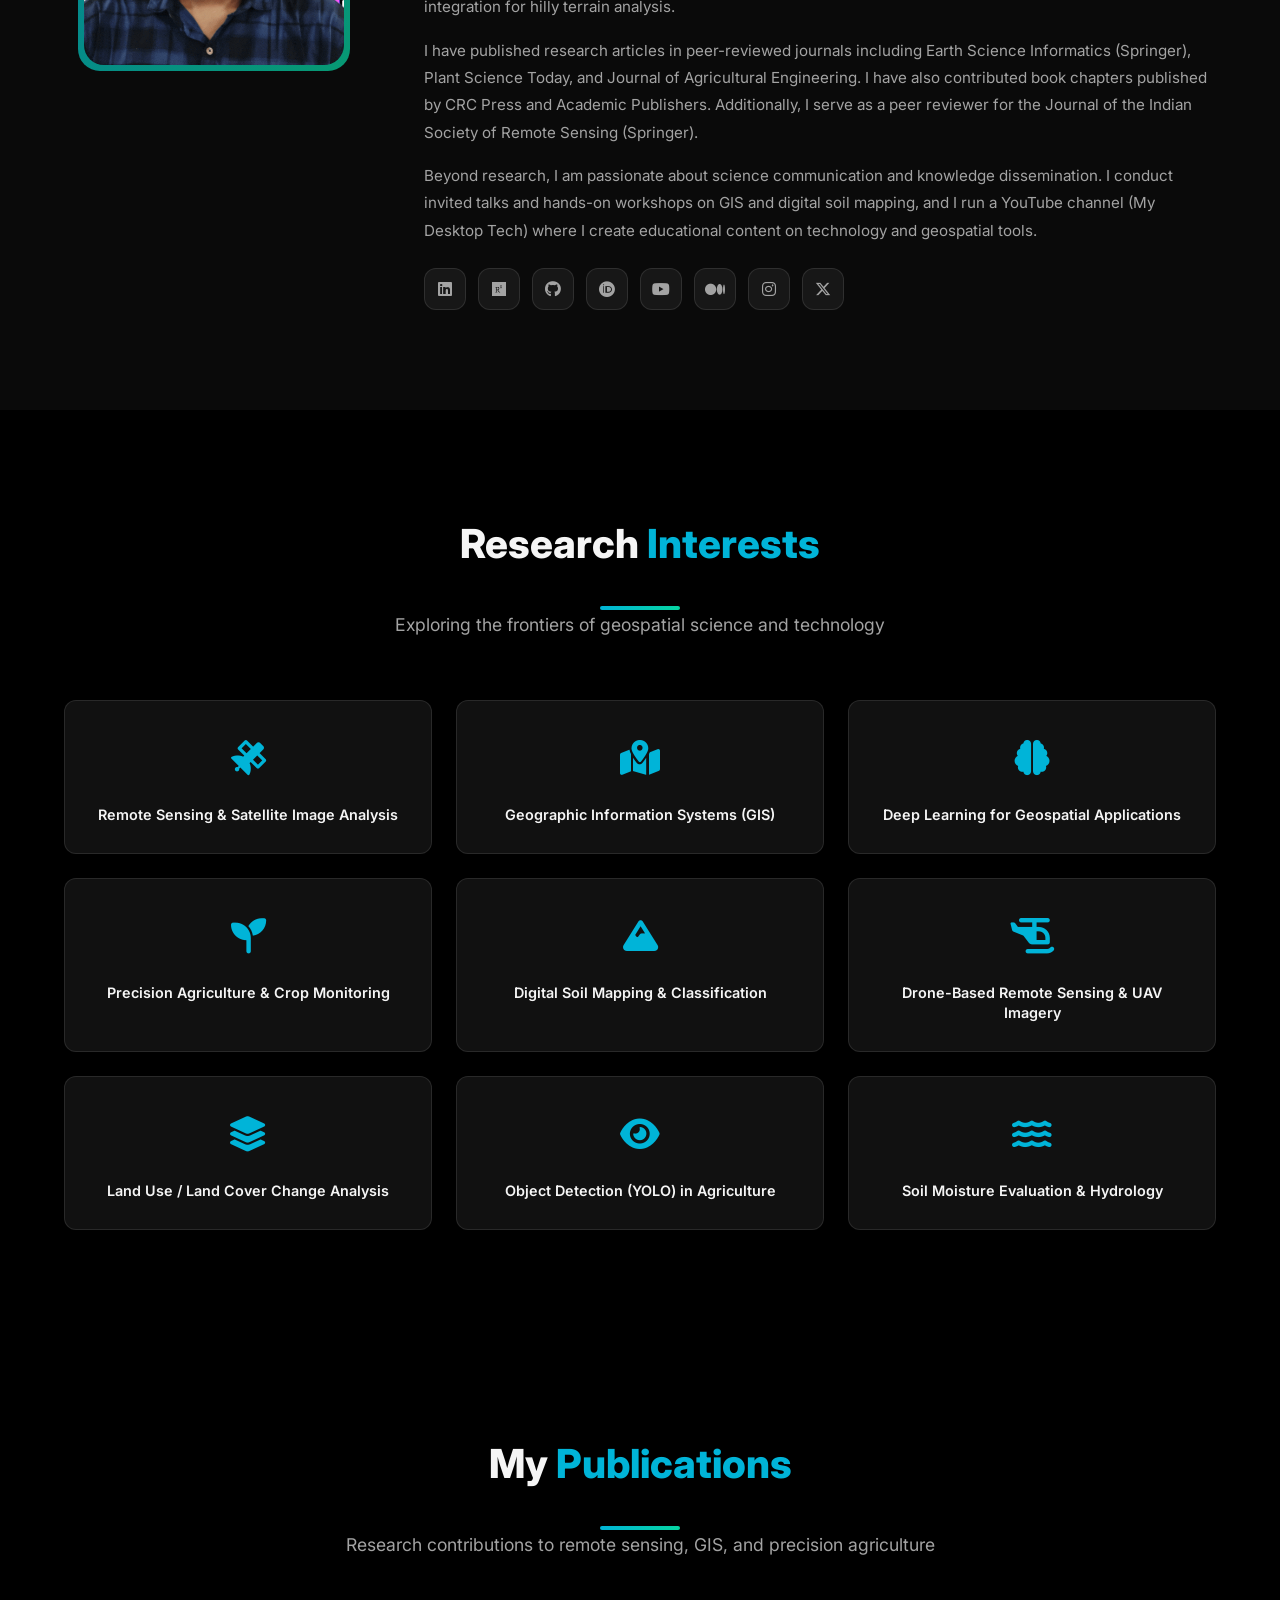
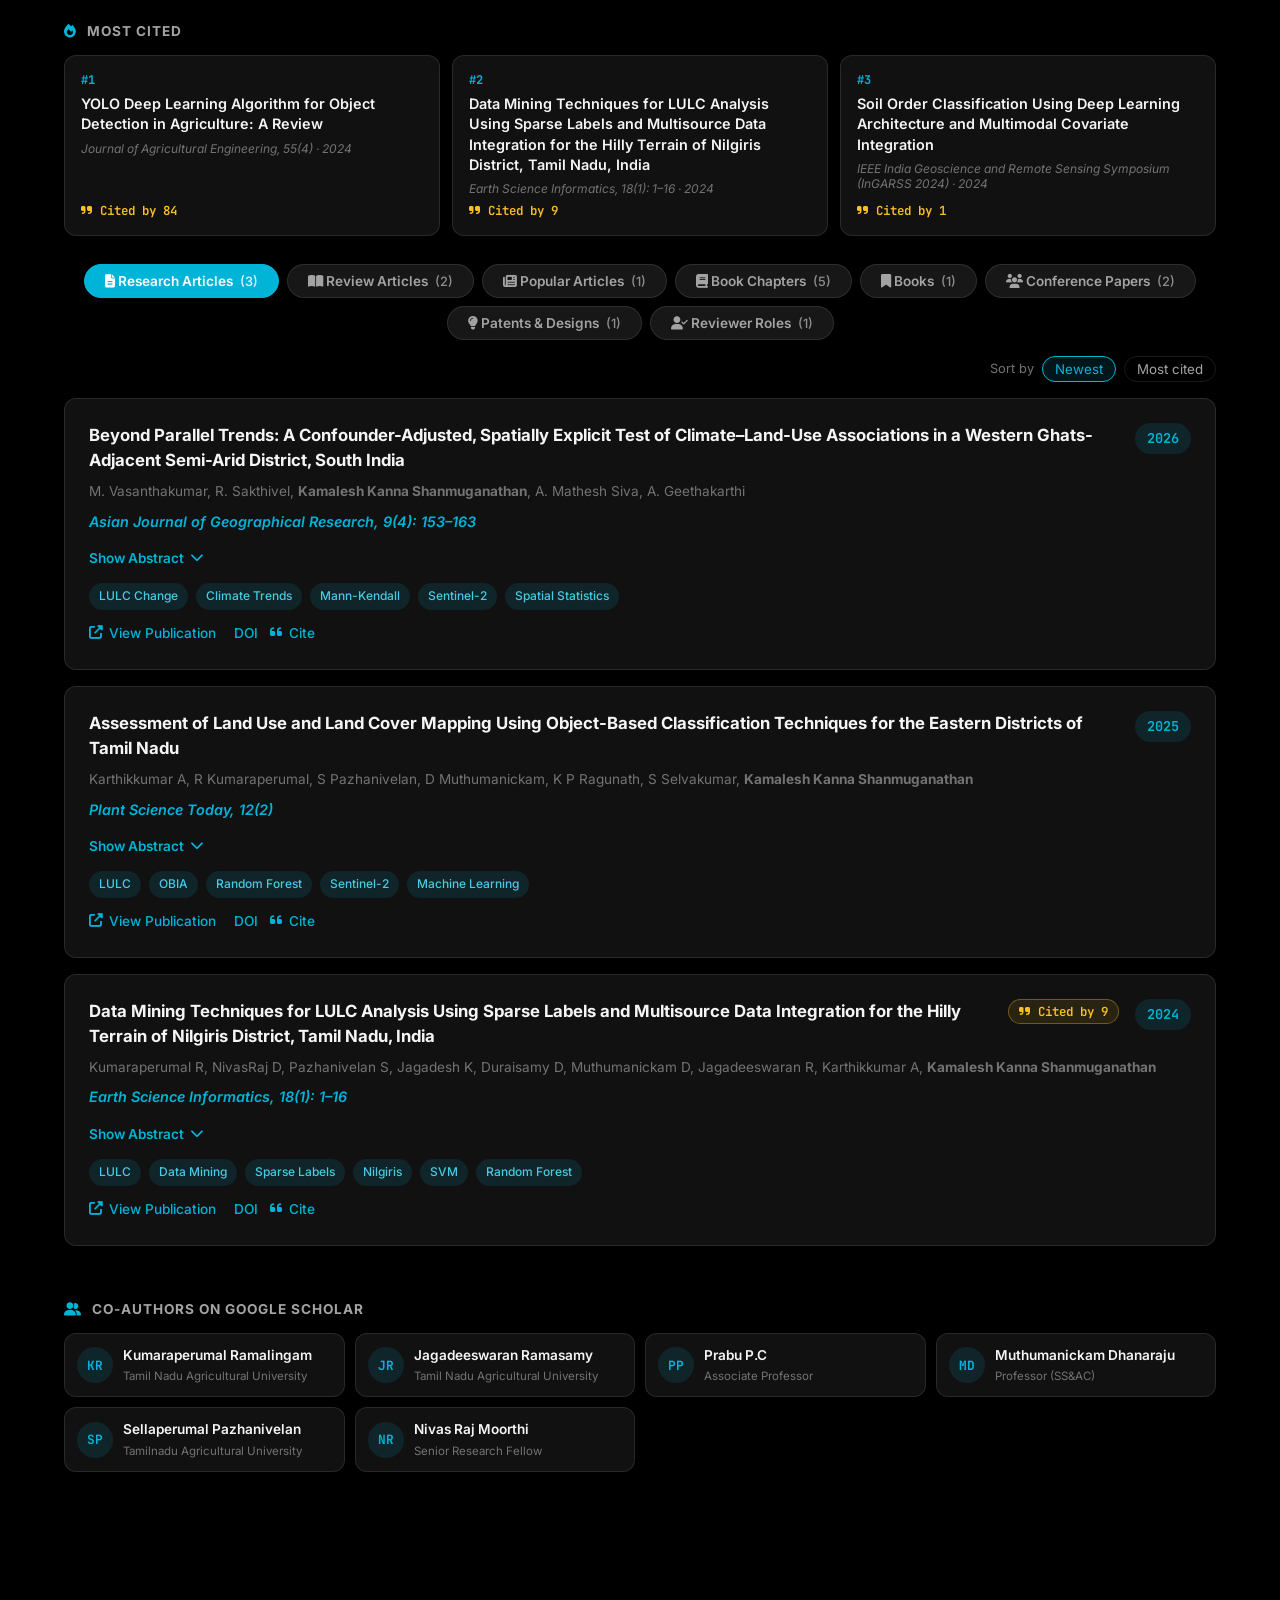
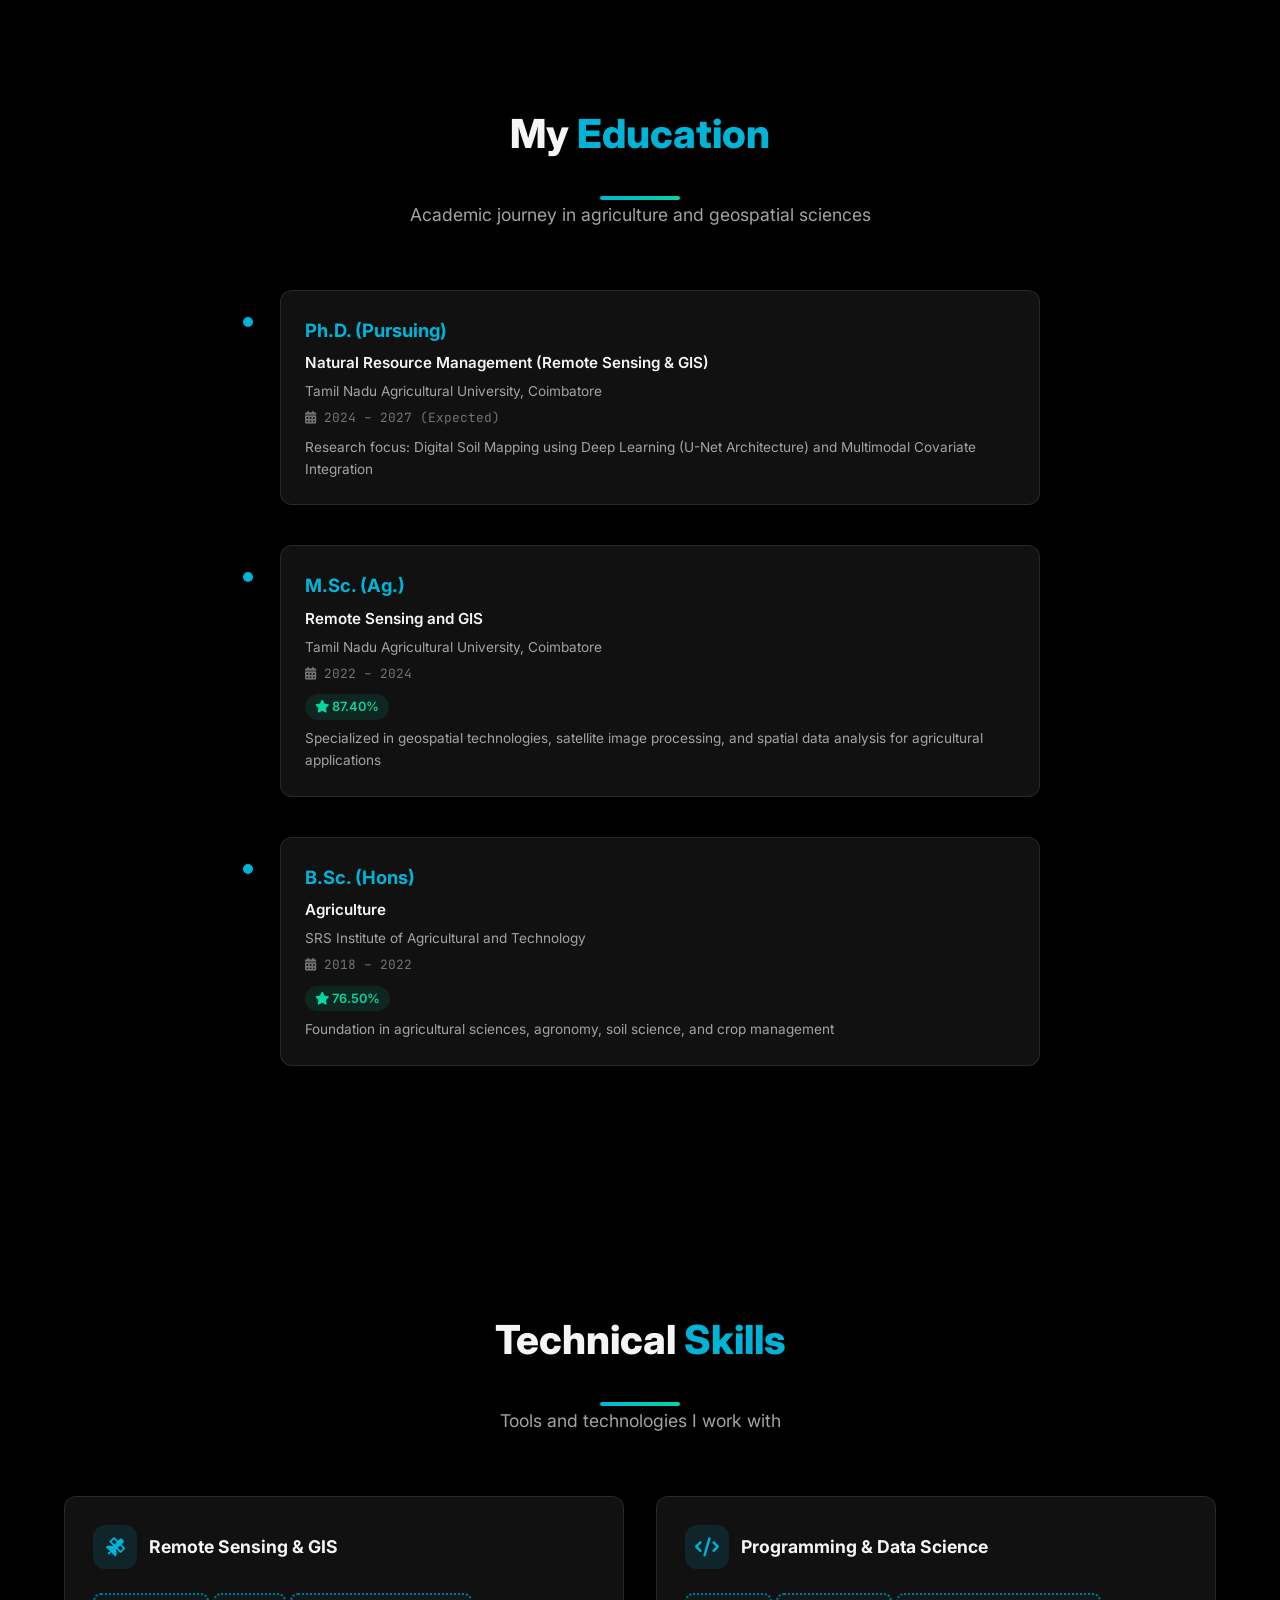
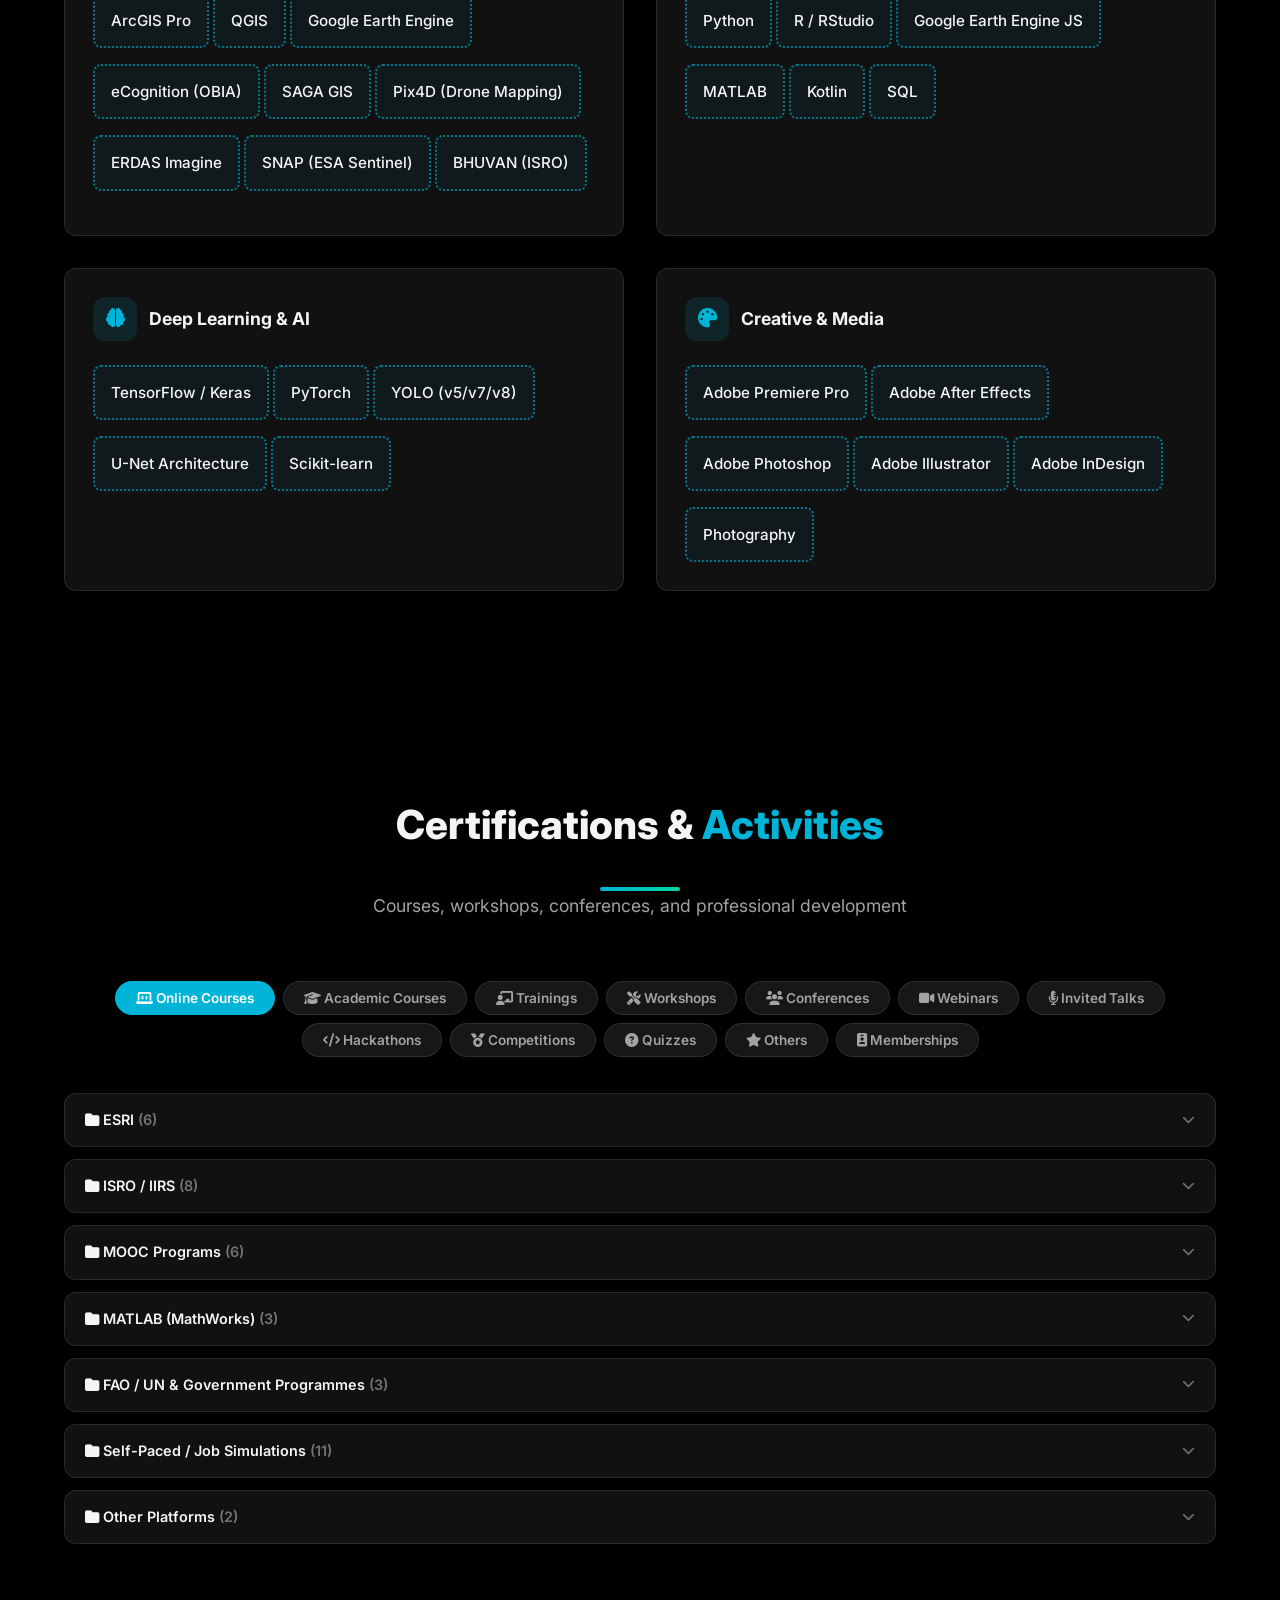
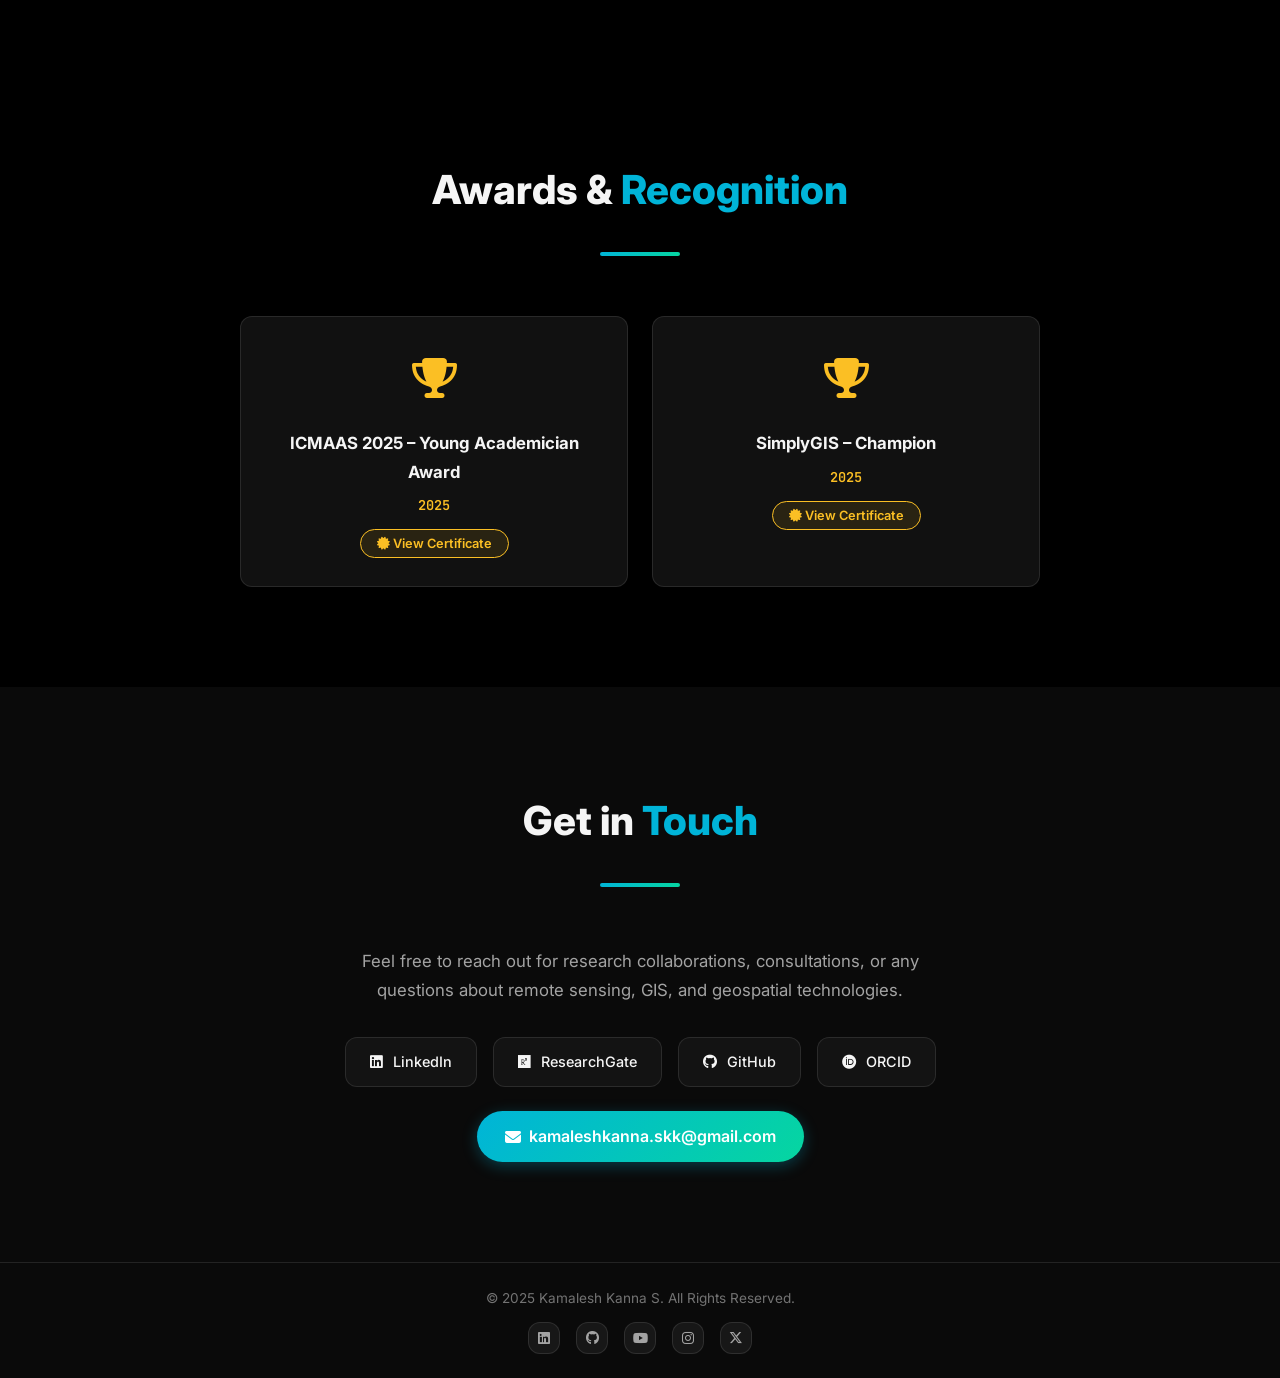
==== commit 06ee78ce: "PDF viewer in the certificate window; add 11th AGSC 2026 (placeholder certificate + proceedings PDF)" ====
--- a/index.html
+++ b/index.html
@@ -314,6 +314,7 @@
        APPLICATION SCRIPTS
        ═══════════════════════════════════════════════════════ -->
   <script src="js/particles.js"></script>
+  <script src="js/pdfviewer.js"></script>
   <script src="js/app.js"></script>
   <script src="js/scholar.js"></script>
 
--- a/css/style.css
+++ b/css/style.css
@@ -2022,3 +2022,151 @@
 }
 .hero-actions { flex-wrap: wrap; }
 .hero-actions .btn { white-space: nowrap; }
+
+/* ─── Certificate viewer: animated flowing background ──── */
+.lightbox-overlay {
+  --lb-base: #000000;
+  --lb-flow: linear-gradient(120deg, #000000 0%, #0d0d0d 25%, #1a1a1a 50%, #0a0a0a 75%, #000000 100%);
+  --lb-glow-1: rgba(0, 180, 216, 0.18);
+  --lb-glow-2: rgba(6, 214, 160, 0.12);
+  --lb-glow-3: rgba(255, 255, 255, 0.05);
+  --lb-text: #ffffff;
+  --lb-muted: rgba(255, 255, 255, 0.6);
+  --lb-line: rgba(255, 255, 255, 0.3);
+  --lb-btn: rgba(255, 255, 255, 0.1);
+  background: var(--lb-flow);
+  background-color: var(--lb-base);
+  background-size: 400% 400%;
+  animation: lbFlow 18s ease-in-out infinite;
+  backdrop-filter: none;
+  -webkit-backdrop-filter: none;
+  overflow: hidden;
+}
+[data-theme="light"] .lightbox-overlay {
+  --lb-base: #ffffff;
+  --lb-flow: linear-gradient(120deg, #ffffff 0%, #f4f6f8 25%, #e9edf1 50%, #f8fafc 75%, #ffffff 100%);
+  --lb-glow-1: rgba(2, 132, 199, 0.14);
+  --lb-glow-2: rgba(5, 150, 105, 0.10);
+  --lb-glow-3: rgba(15, 23, 42, 0.05);
+  --lb-text: #0f172a;
+  --lb-muted: rgba(15, 23, 42, 0.6);
+  --lb-line: rgba(15, 23, 42, 0.25);
+  --lb-btn: rgba(15, 23, 42, 0.06);
+}
+.lightbox-overlay::before,
+.lightbox-overlay::after {
+  content: "";
+  position: absolute;
+  width: 70vmax;
+  height: 70vmax;
+  border-radius: 50%;
+  pointer-events: none;
+  filter: blur(60px);
+  z-index: 0;
+}
+.lightbox-overlay::before {
+  background: radial-gradient(circle, var(--lb-glow-1) 0%, transparent 65%);
+  top: -30vmax; left: -20vmax;
+  animation: lbDrift1 22s ease-in-out infinite alternate;
+}
+.lightbox-overlay::after {
+  background: radial-gradient(circle, var(--lb-glow-2) 0%, var(--lb-glow-3) 35%, transparent 65%);
+  bottom: -35vmax; right: -25vmax;
+  animation: lbDrift2 26s ease-in-out infinite alternate;
+}
+.lightbox-container { position: relative; z-index: 1; }
+.lightbox-title { color: var(--lb-text); }
+.lightbox-counter { color: var(--lb-muted); }
+.lightbox-close, .lightbox-nav { color: var(--lb-text); border-color: var(--lb-line); background: var(--lb-btn); }
+.lightbox-overlay img { box-shadow: 0 20px 60px rgba(0, 0, 0, 0.35); }
+
+@keyframes lbFlow {
+  0%   { background-position: 0% 50%; }
+  50%  { background-position: 100% 50%; }
+  100% { background-position: 0% 50%; }
+}
+@keyframes lbDrift1 {
+  0%   { transform: translate(0, 0) scale(1); }
+  50%  { transform: translate(35vw, 20vh) scale(1.15); }
+  100% { transform: translate(15vw, 45vh) scale(0.95); }
+}
+@keyframes lbDrift2 {
+  0%   { transform: translate(0, 0) scale(1); }
+  50%  { transform: translate(-30vw, -25vh) scale(1.1); }
+  100% { transform: translate(-45vw, -10vh) scale(0.9); }
+}
+@media (prefers-reduced-motion: reduce) {
+  .lightbox-overlay, .lightbox-overlay::before, .lightbox-overlay::after { animation: none; }
+}
+
+/* ─── PDF viewer inside the certificate lightbox (js/pdfviewer.js) ─── */
+.lightbox-body.pdf-open { max-width: min(900px, 100%); }
+.lightbox-image-wrapper.pdf-mode {
+  width: 100%;
+  height: 75vh;
+  max-height: 75vh;
+  flex-direction: column;
+  align-items: stretch;
+  justify-content: flex-start;
+  background: var(--lb-btn);
+  border: 1px solid var(--lb-line);
+}
+.pdf-toolbar {
+  flex: none;
+  display: flex;
+  justify-content: space-between;
+  align-items: center;
+  gap: 12px;
+  padding: 8px 14px;
+  color: var(--lb-text);
+  font: 600 0.8rem 'JetBrains Mono', monospace;
+  border-bottom: 1px solid var(--lb-line);
+}
+.pdf-tools { display: inline-flex; align-items: center; gap: 6px; }
+.pdf-tools button, .pdf-tools a {
+  display: inline-grid;
+  place-items: center;
+  width: 32px;
+  height: 32px;
+  border-radius: 50%;
+  border: 1px solid var(--lb-line);
+  background: var(--lb-btn);
+  color: var(--lb-text);
+  cursor: pointer;
+  text-decoration: none;
+  font-size: 0.8rem;
+  transition: all var(--transition-fast);
+}
+.pdf-tools button:hover, .pdf-tools a:hover { background: var(--accent); border-color: var(--accent); color: #fff; }
+.pdf-zoom { min-width: 44px; text-align: center; color: var(--lb-muted); }
+.pdf-scroll {
+  position: relative;
+  flex: 1;
+  overflow: auto;
+  padding: 12px;
+  display: flex;
+  flex-direction: column;
+  align-items: center;
+  gap: 12px;
+}
+.pdf-page {
+  flex: none;
+  position: relative;
+  background: #fff;
+  box-shadow: 0 6px 24px rgba(0, 0, 0, 0.35);
+}
+.pdf-page canvas { display: block; }
+.pdf-status { margin: auto; text-align: center; color: var(--lb-muted); padding: 40px 20px; font-size: 0.95rem; }
+.pdf-status i { display: block; font-size: 2.2rem; margin-bottom: 12px; }
+.pdf-status a { color: var(--accent); }
+@media (max-width: 768px) {
+  .lightbox-image-wrapper.pdf-mode { height: 70vh; max-height: 70vh; }
+  .pdf-toolbar { padding: 6px 10px; }
+}
+/* keep the prev/next arrows outside the PDF page */
+.lightbox-body.pdf-open { padding: 0 56px; }
+.lightbox-body.pdf-open .lightbox-nav.prev { left: 0; }
+.lightbox-body.pdf-open .lightbox-nav.next { right: 0; }
+@media (max-width: 768px) {
+  .lightbox-body.pdf-open { padding: 0; }
+}
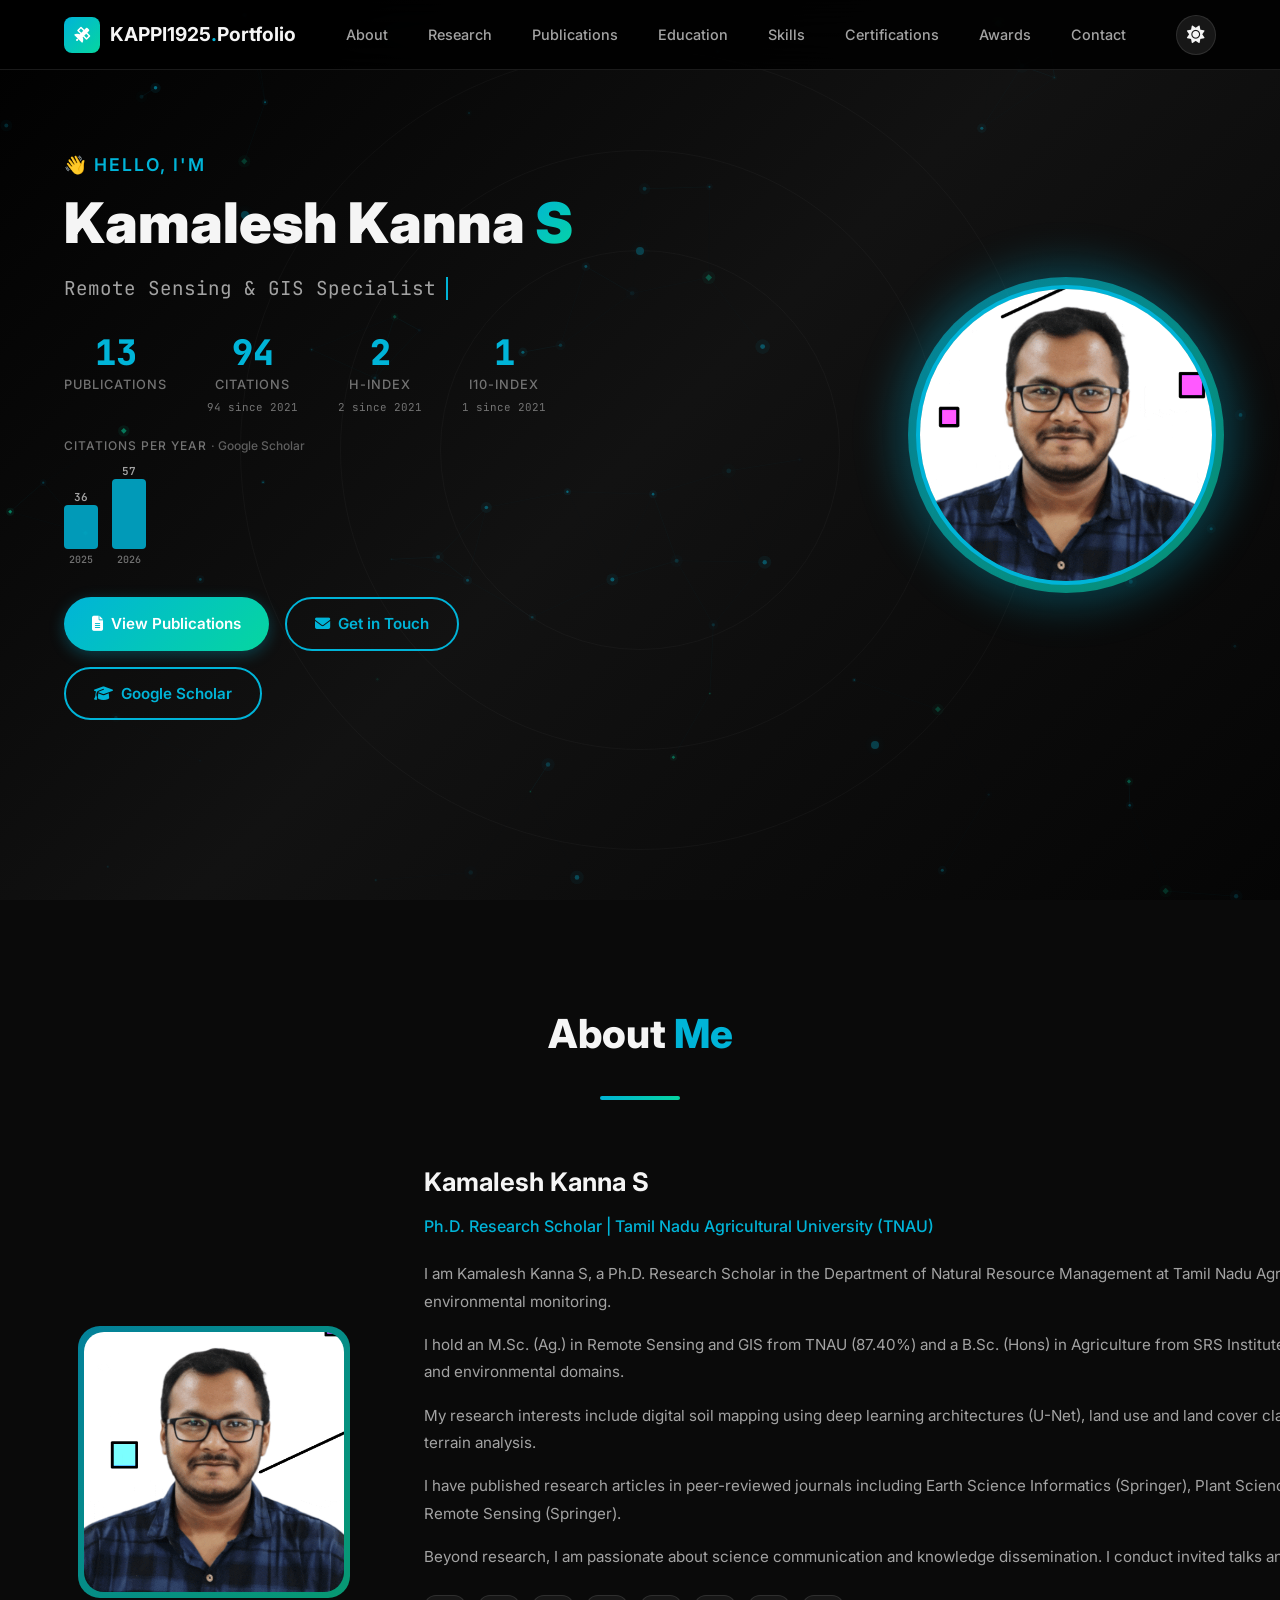
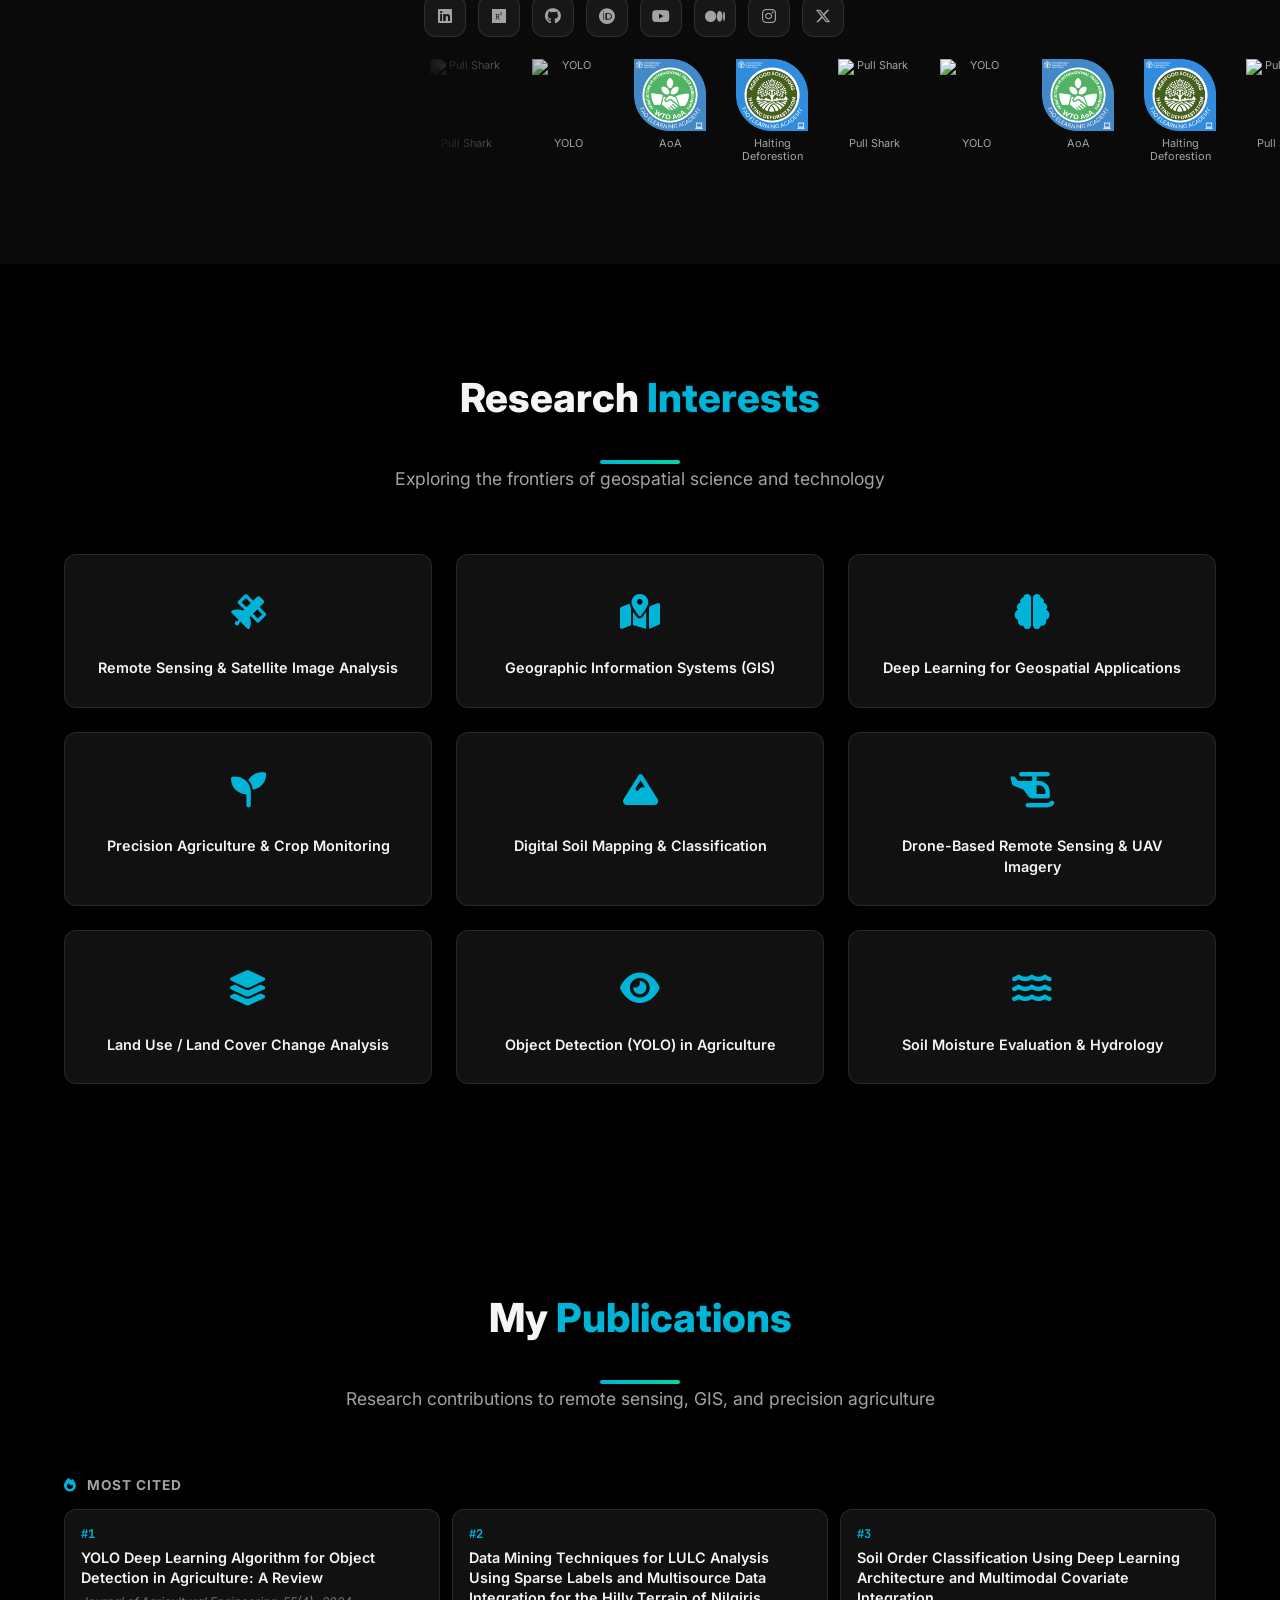
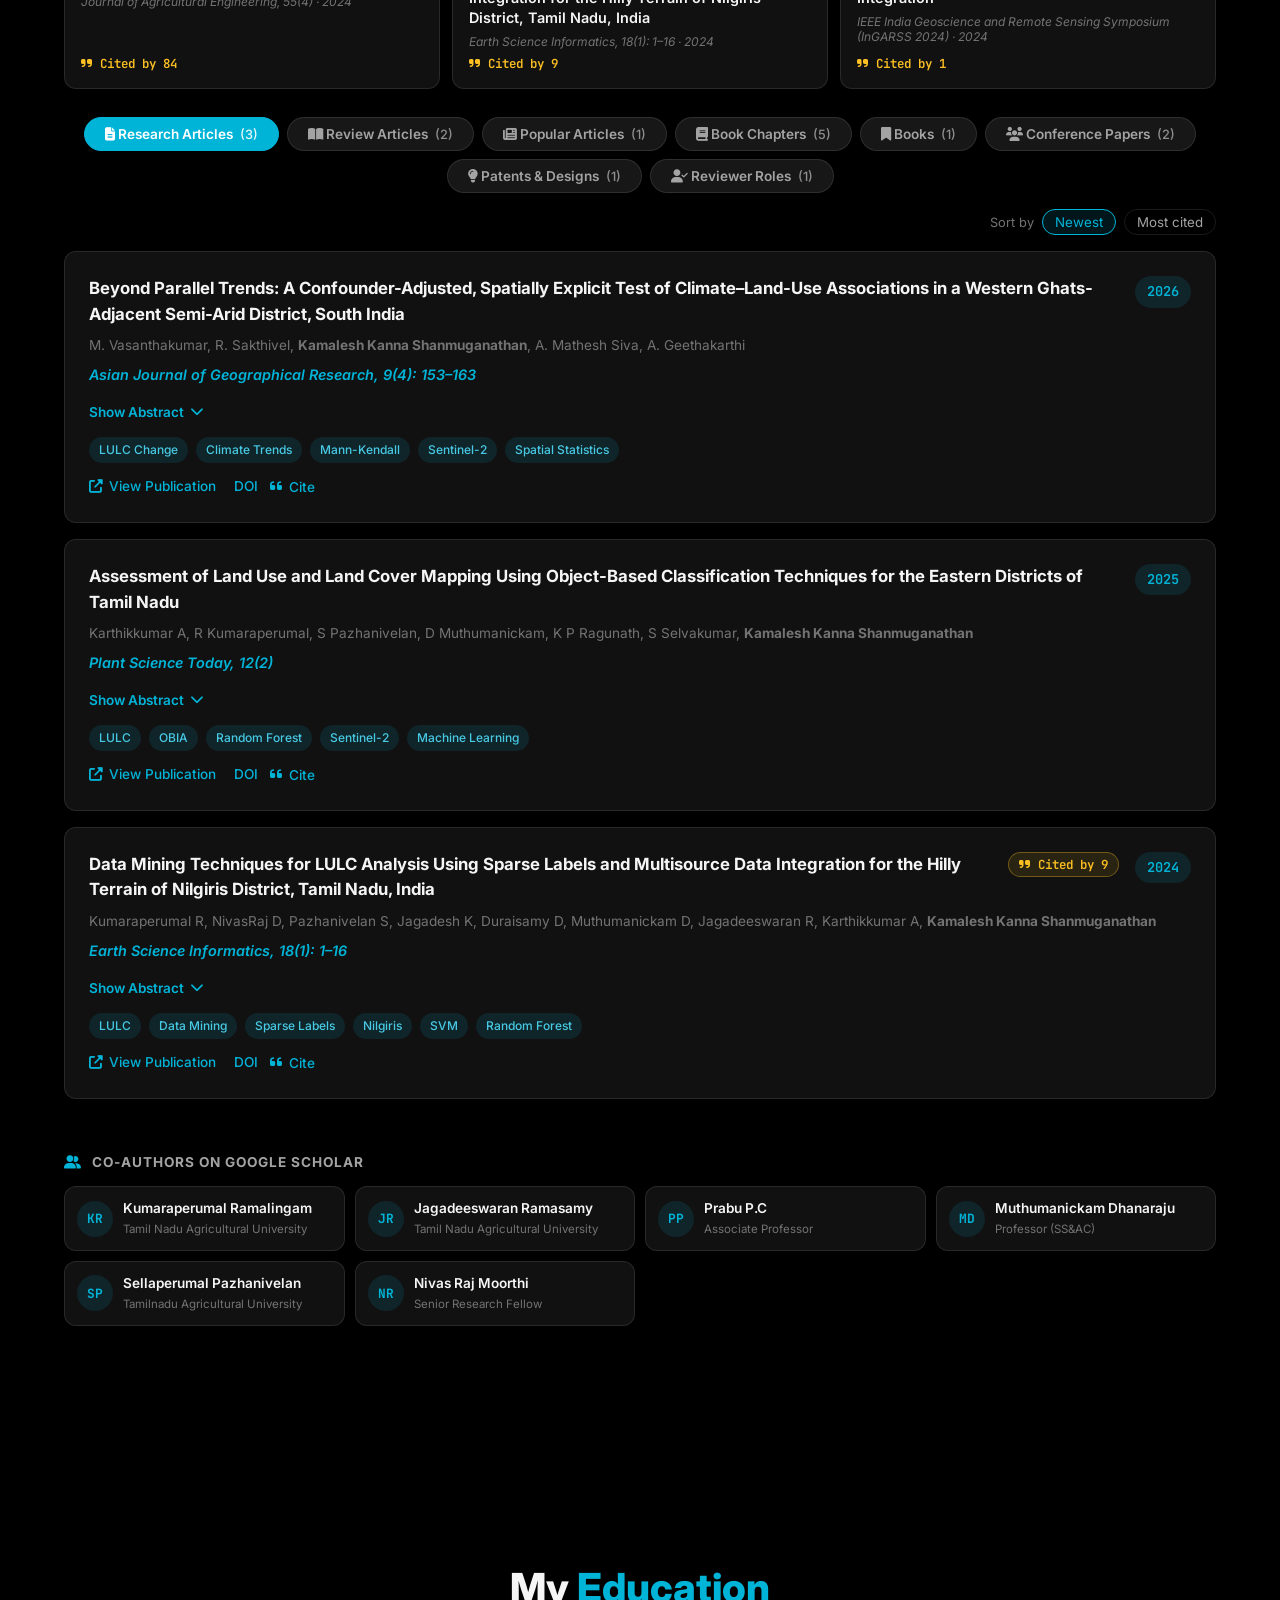
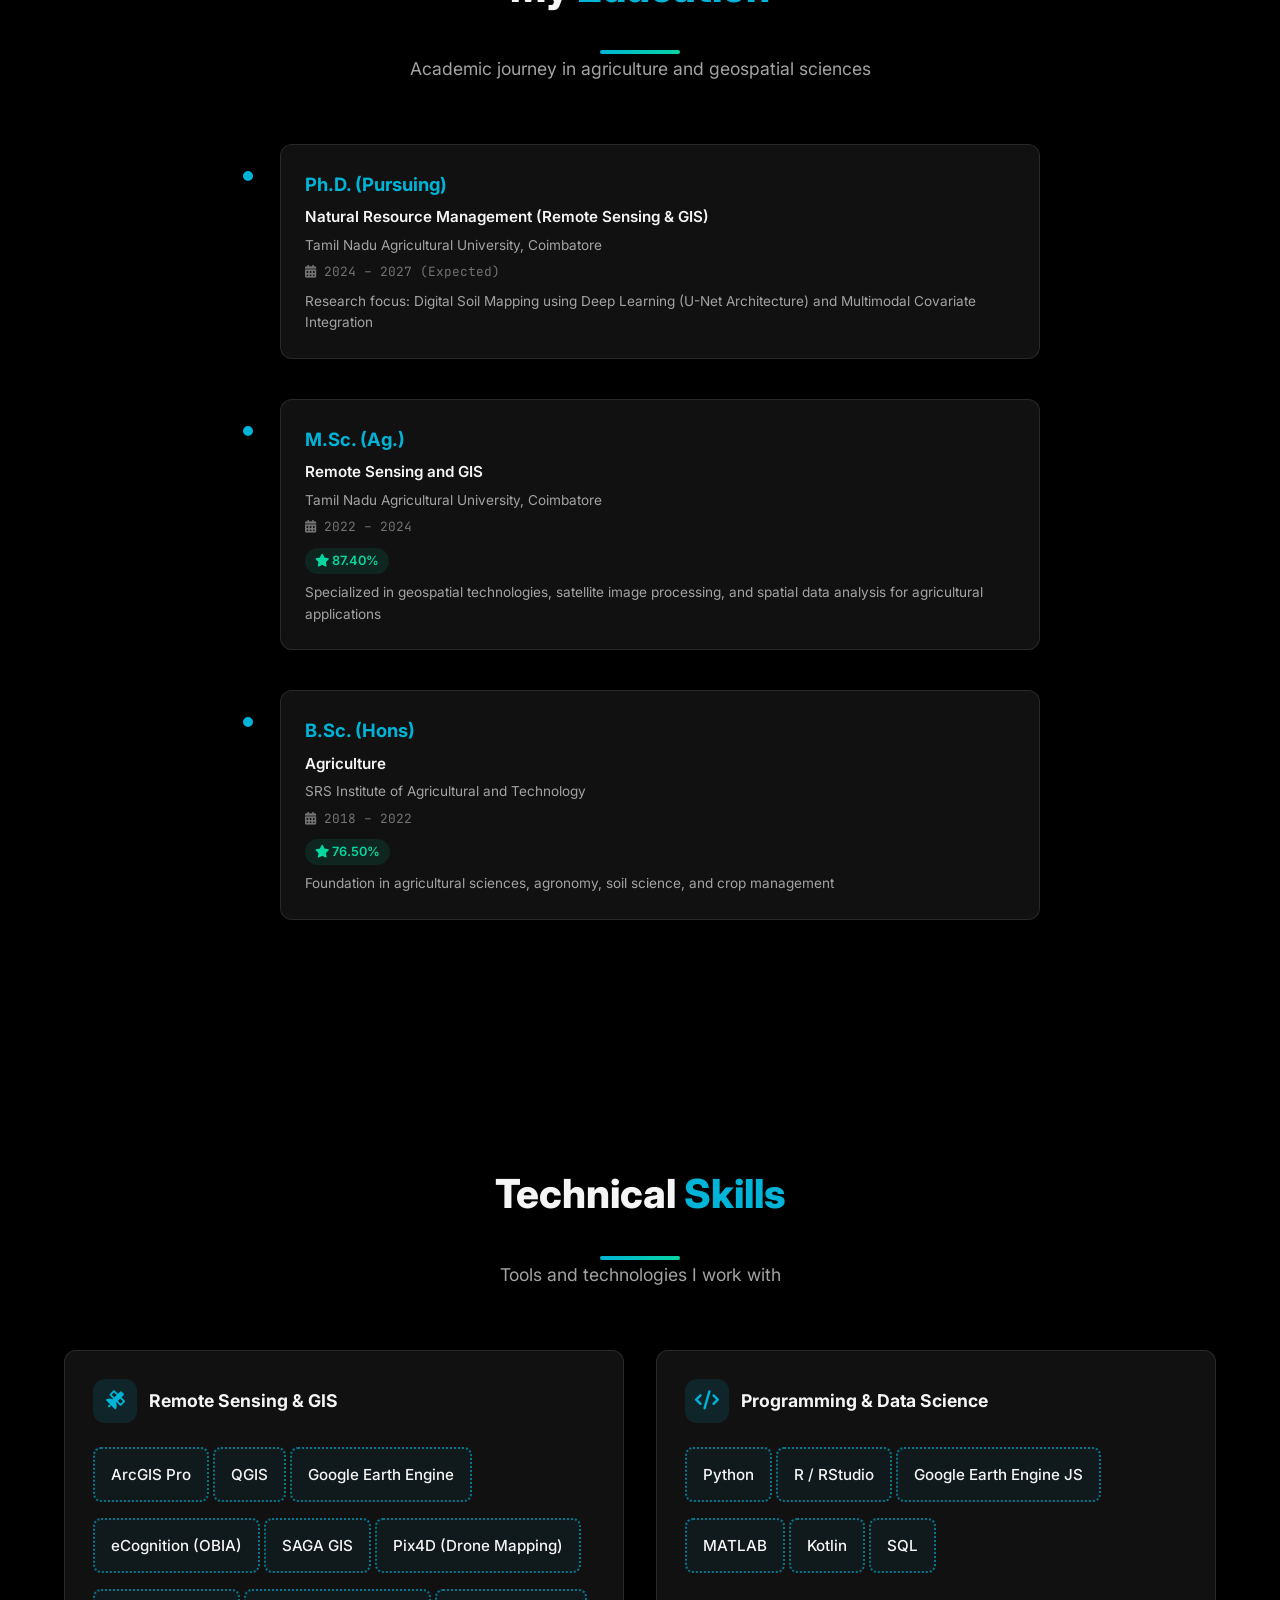
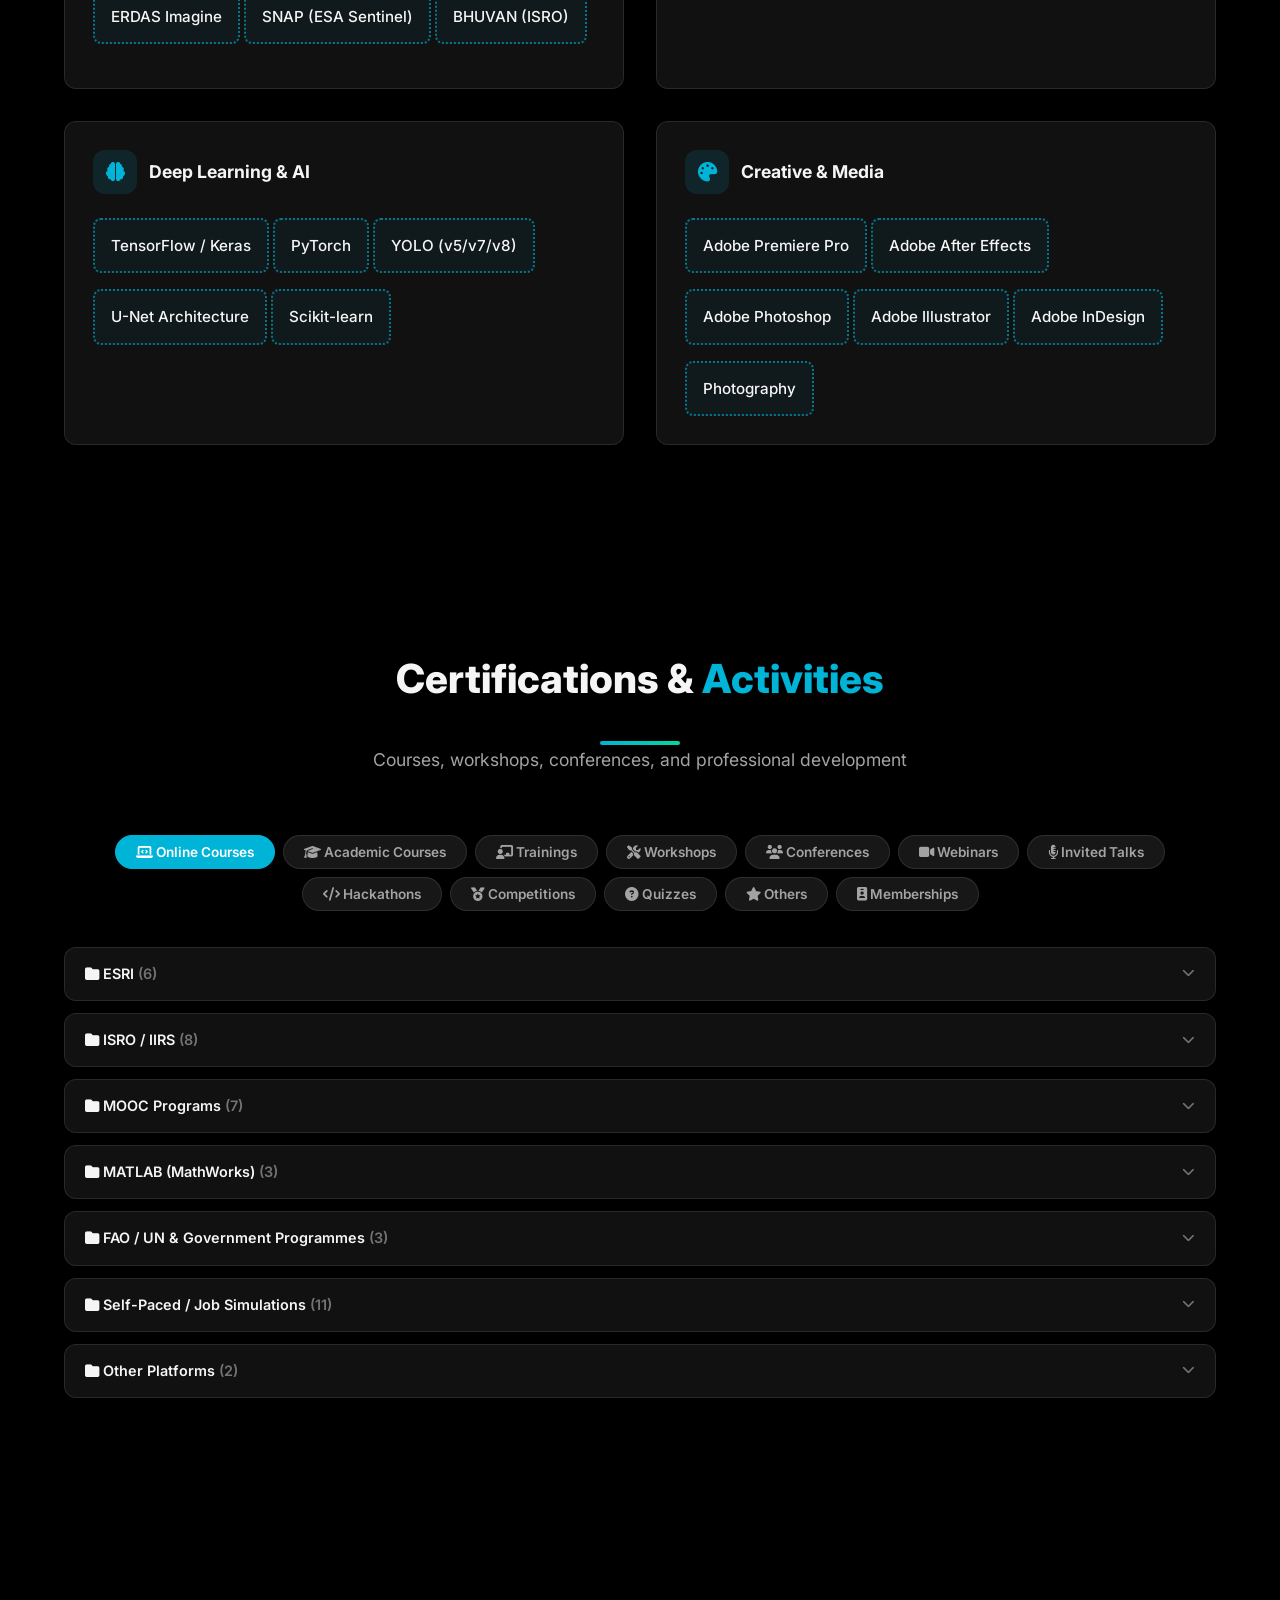
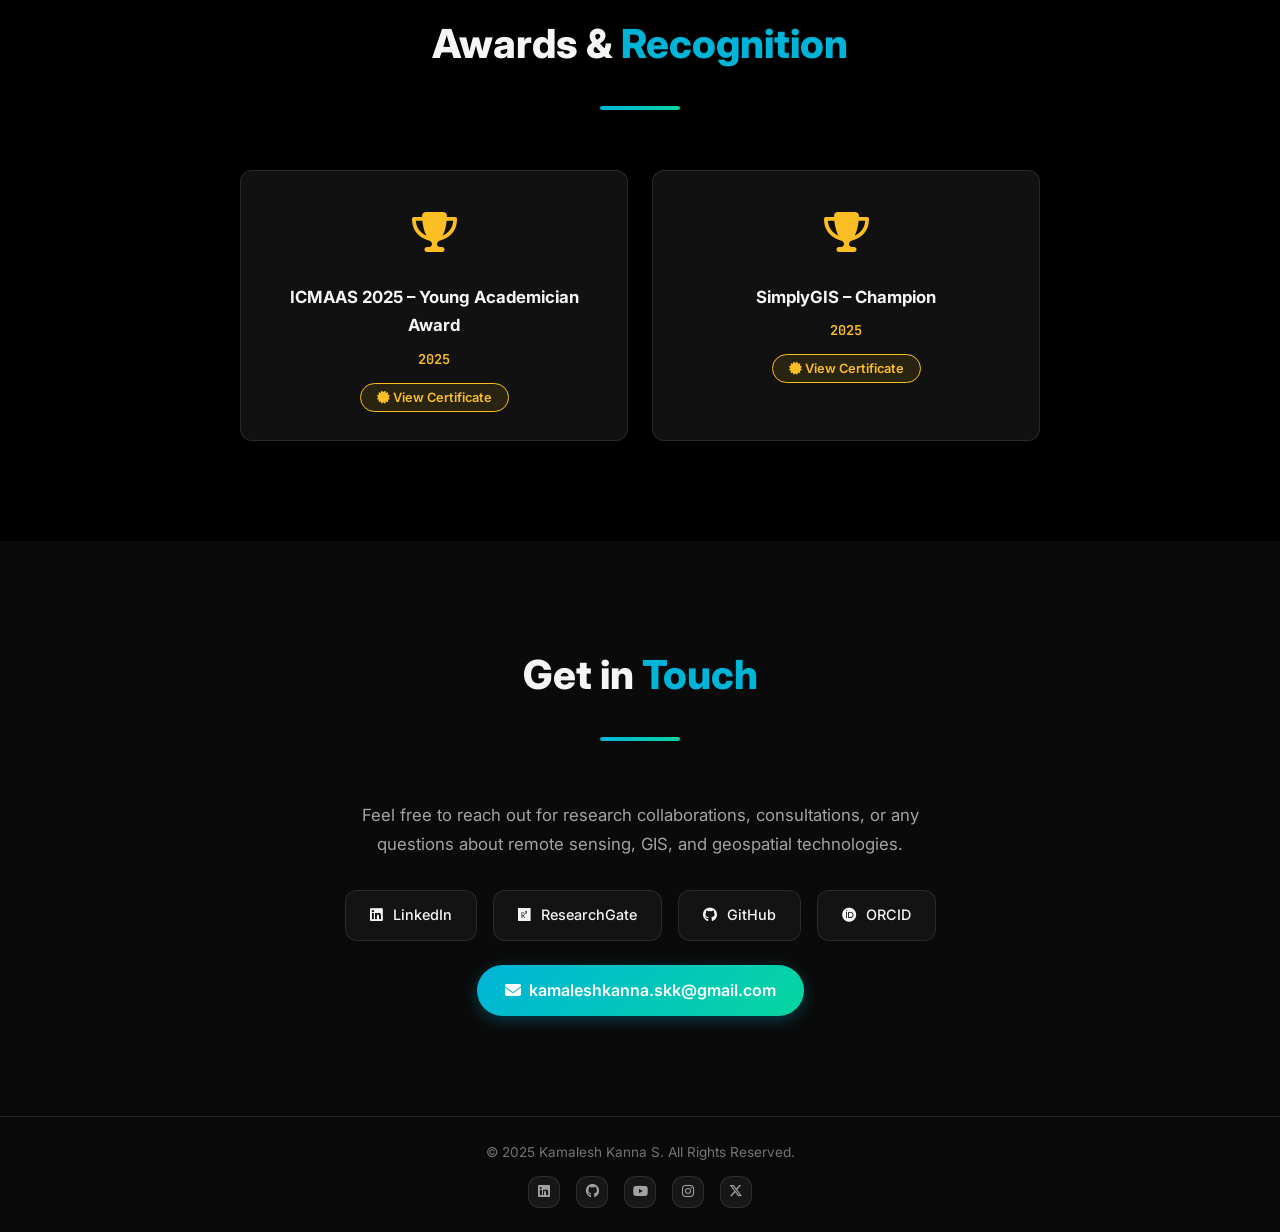
==== commit f4285da5: "Badge marquee in About: GitHub achievements + certifications/badges folder, auto-synced Co-Authored-" ====
--- a/index.html
+++ b/index.html
@@ -317,6 +317,7 @@
   <script src="js/pdfviewer.js"></script>
   <script src="js/app.js"></script>
   <script src="js/scholar.js"></script>
+  <script src="js/badges.js"></script>
 
 </body>
 
--- a/css/style.css
+++ b/css/style.css
@@ -2170,3 +2170,45 @@
 @media (max-width: 768px) {
   .lightbox-body.pdf-open { padding: 0; }
 }
+
+/* ─── Badge marquee (About section, js/badges.js) ─── */
+.badge-marquee {
+  margin-top: 22px;
+  overflow: hidden;
+  -webkit-mask-image: linear-gradient(90deg, transparent, #000 6%, #000 94%, transparent);
+  mask-image: linear-gradient(90deg, transparent, #000 6%, #000 94%, transparent);
+}
+.badge-track {
+  display: flex;
+  width: max-content;
+  gap: 18px;
+  animation: badgeMove var(--badge-time, 60s) linear infinite;
+}
+.badge-marquee:hover .badge-track { animation-play-state: paused; }
+.badge-item {
+  flex: none;
+  display: flex;
+  flex-direction: column;
+  align-items: center;
+  gap: 6px;
+  width: 84px;
+  color: var(--text-secondary);
+  text-decoration: none;
+  font-size: 0.68rem;
+  text-align: center;
+  line-height: 1.25;
+}
+.badge-item img {
+  width: 72px;
+  height: 72px;
+  object-fit: contain;
+  transition: transform var(--transition-normal);
+}
+.badge-item:hover img { transform: scale(1.12); }
+@keyframes badgeMove {
+  from { transform: translateX(0); }
+  to { transform: translateX(var(--badge-shift, -50%)); }
+}
+@media (prefers-reduced-motion: reduce) {
+  .badge-track { animation-duration: calc(var(--badge-time, 60s) * 3); }
+}
